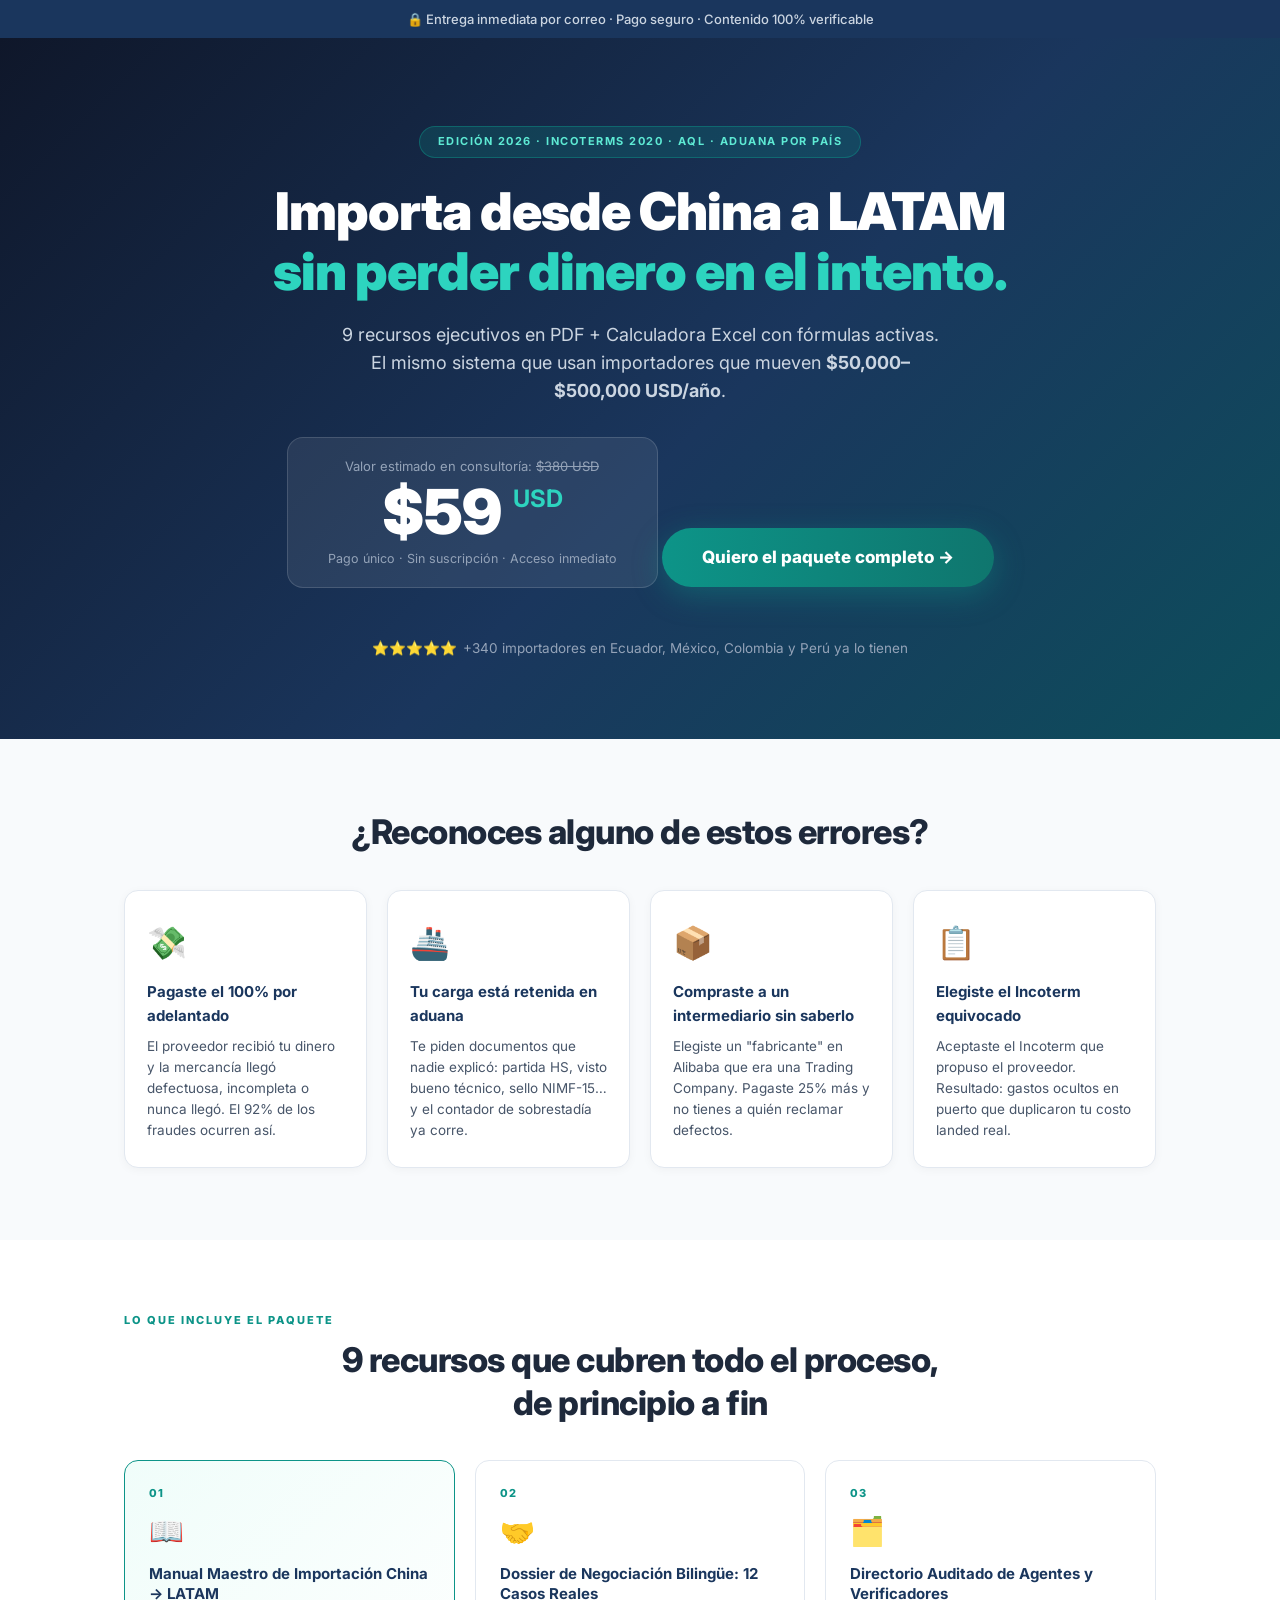
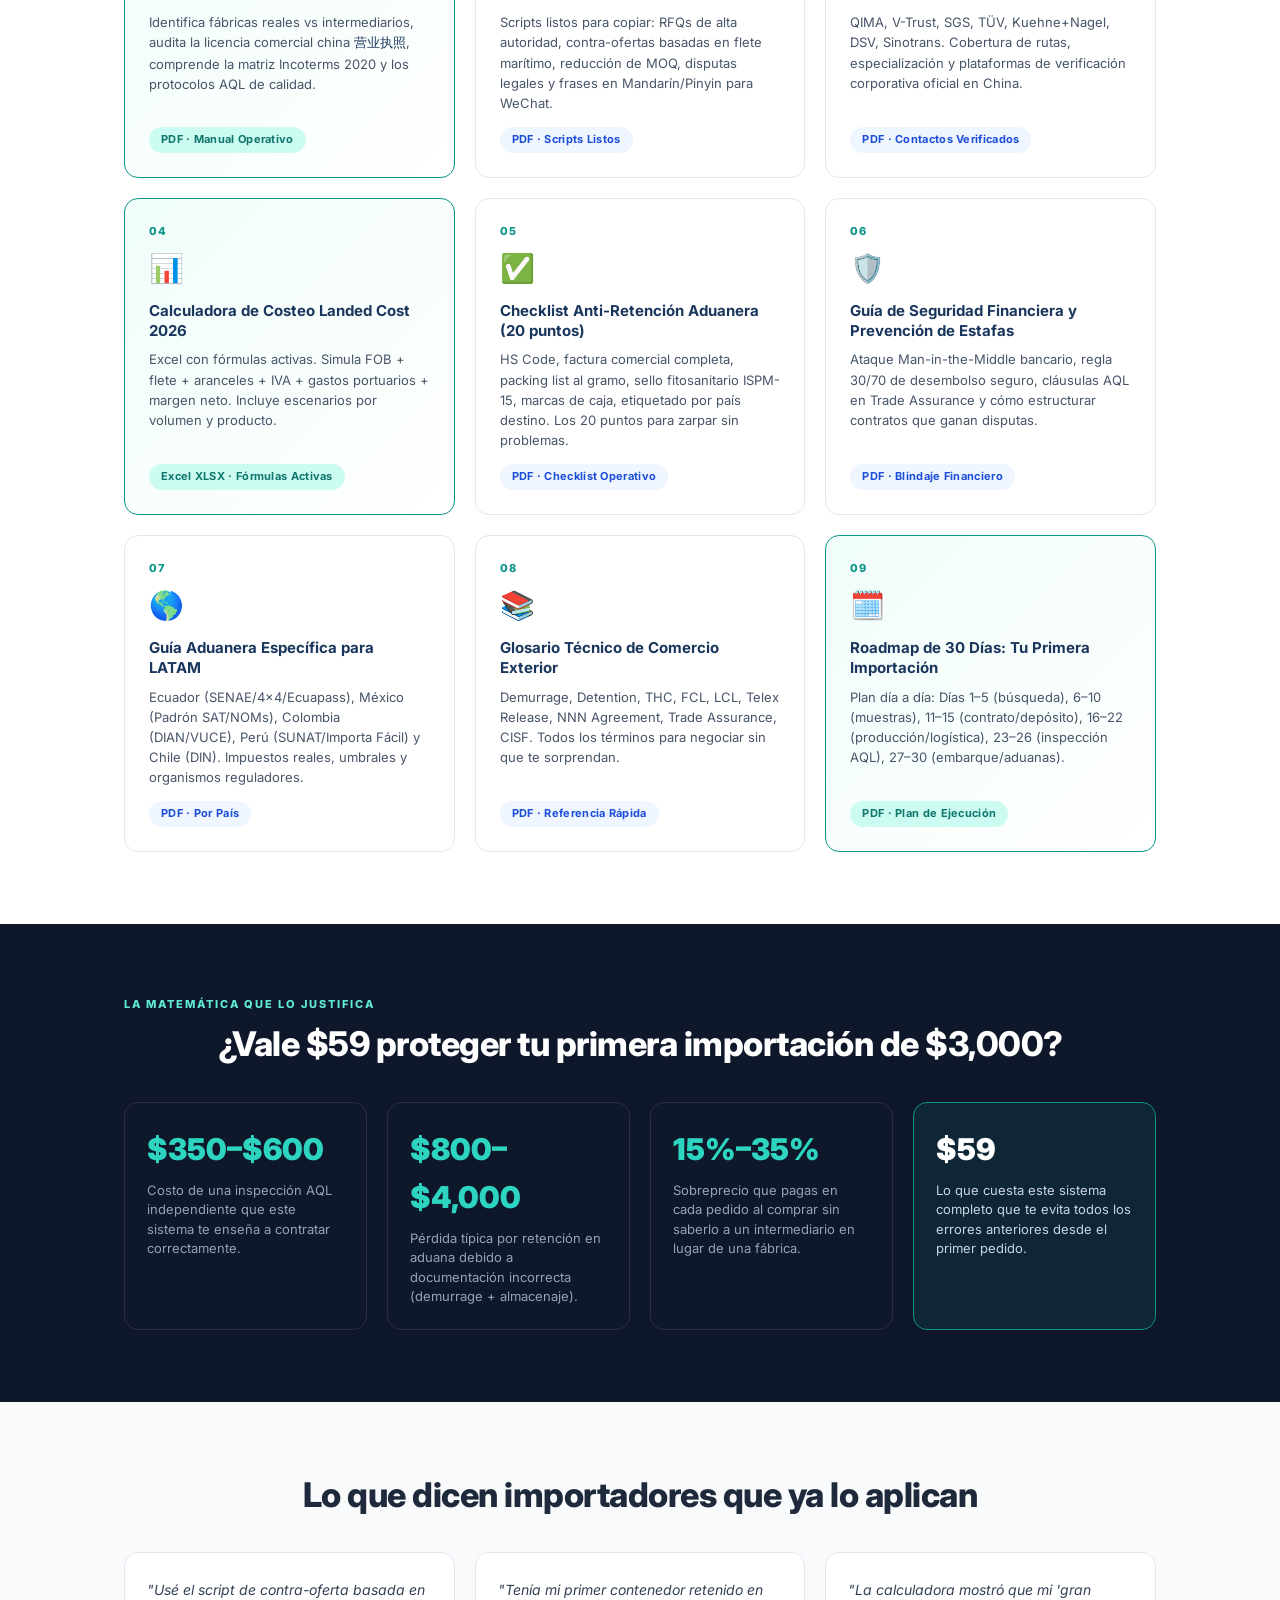
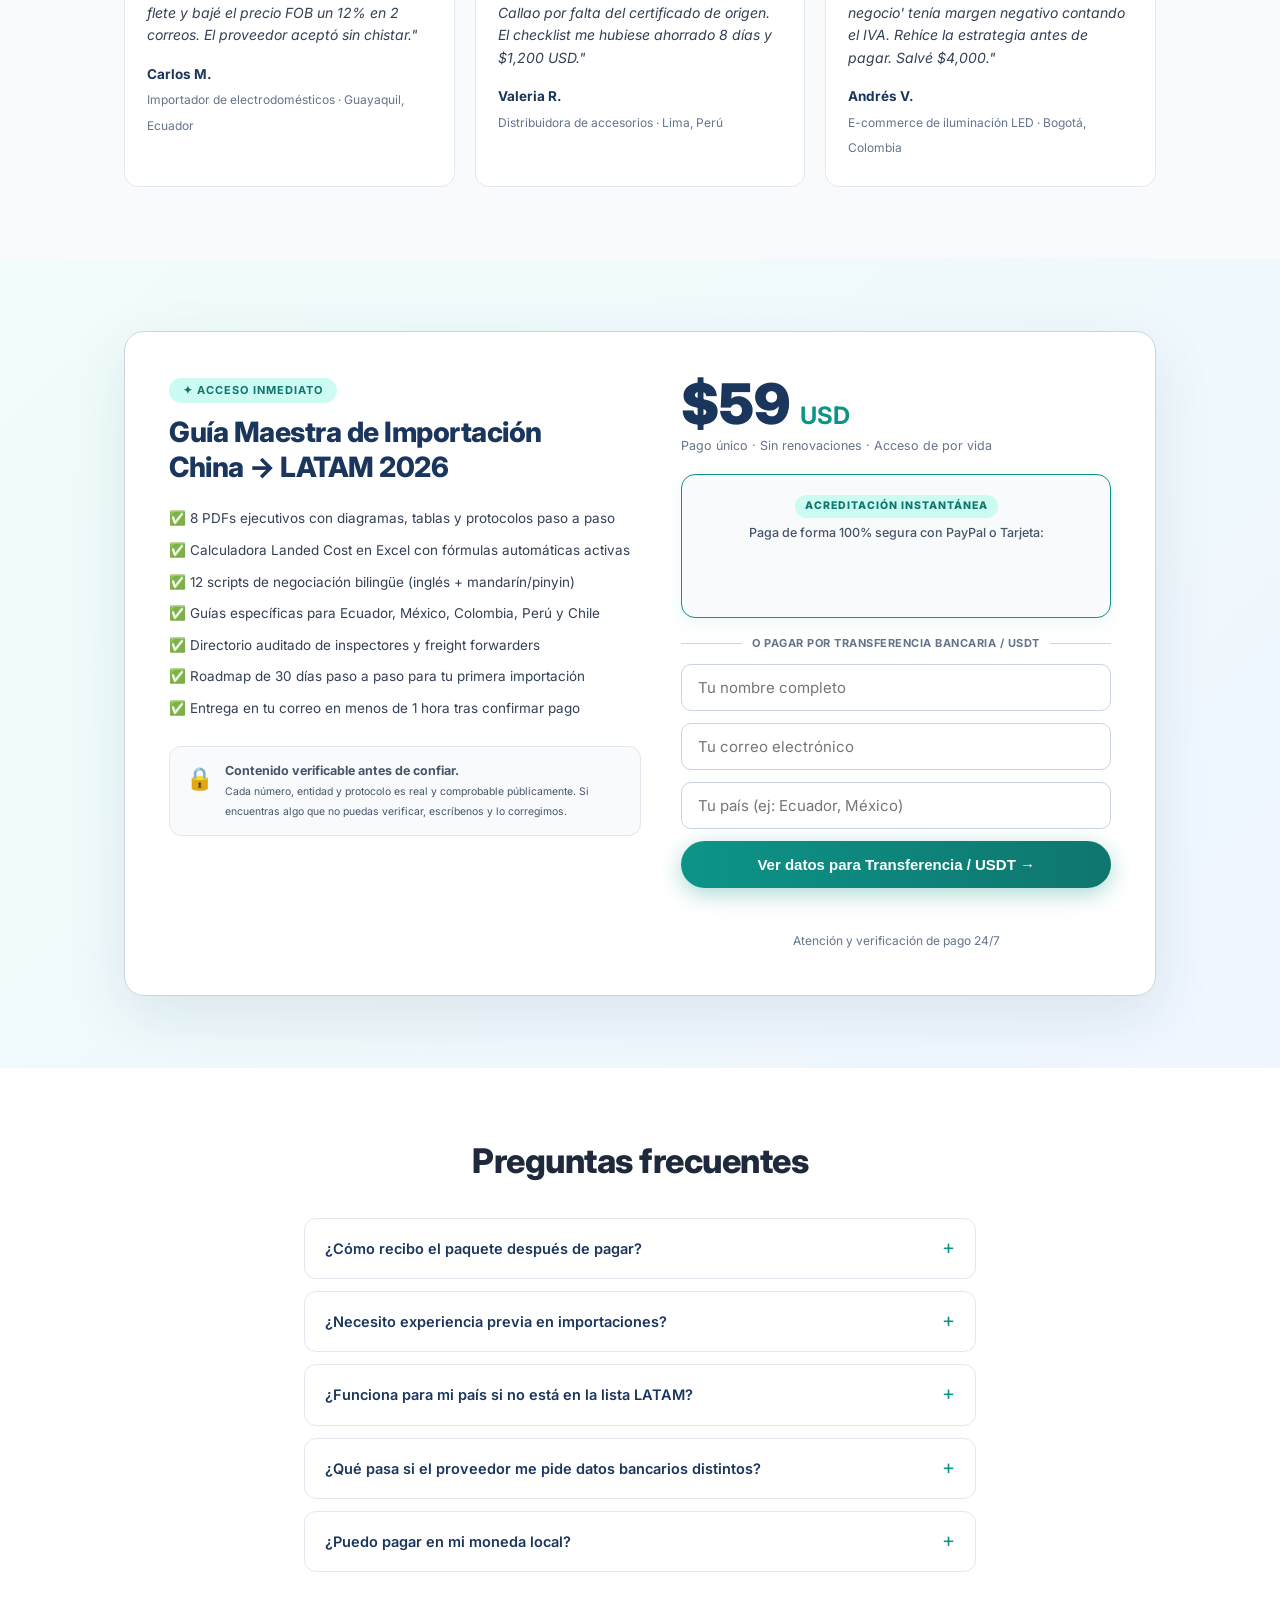
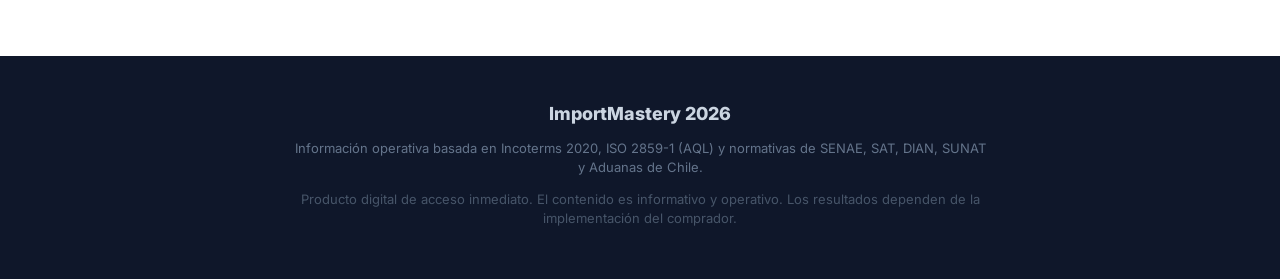
==== guia-importacion.html @ 643caea0 "Add files via upload" ====
<!DOCTYPE html>
<html lang="es">
<head>
  <meta charset="UTF-8" />
  <meta name="viewport" content="width=device-width, initial-scale=1.0" />
  <title>Guía Maestra de Importación China → LATAM 2026 | $59 USD</title>
  <meta name="description" content="9 recursos ejecutivos en PDF + Calculadora Excel. El sistema completo para importar desde China a LATAM sin fraudes, retenciones aduaneras ni sobrecostos." />
  <meta property="og:title" content="Guía Maestra Importación China LATAM 2026" />
  <meta property="og:description" content="9 PDFs ejecutivos + Calculadora Excel. El sistema que usan importadores que mueven $50K–$500K USD/año. Solo $59 USD." />
  <meta property="og:type" content="website" />
  <link rel="preconnect" href="https://fonts.googleapis.com" />
  <link href="https://fonts.googleapis.com/css2?family=Inter:wght@400;500;600;700;800;900&display=swap" rel="stylesheet" />
  <link rel="stylesheet" href="landing.css" />
  <script 
    src="https://www.paypal.com/sdk/js?client-id=BAA3Asf1q9B3mc2HnitIeT63QBcV77eWSIxCvGmIQgyCe_YmWdHPvKnNJQ7fW_U_8frEwV-qoAdALuDG14&components=hosted-buttons&disable-funding=venmo&currency=USD">
  </script>
</head>
<body>

<!-- TOPBAR -->
<div class="topbar">
  <span>🔒 Entrega inmediata por correo · Pago seguro · Contenido 100% verificable</span>
</div>

<!-- HERO -->
<section class="hero">
  <div class="hero-badge">Edición 2026 · Incoterms 2020 · AQL · Aduana por País</div>
  <h1>Importa desde China a LATAM<br/><span class="accent">sin perder dinero en el intento.</span></h1>
  <p class="hero-sub">
    9 recursos ejecutivos en PDF + Calculadora Excel con fórmulas activas.<br/>
    El mismo sistema que usan importadores que mueven <strong>$50,000–$500,000 USD/año</strong>.
  </p>
  <div class="price-hero">
    <div class="price-tachado">Valor estimado en consultoría: <s>$380 USD</s></div>
    <div class="price-num">$59 <span>USD</span></div>
    <div class="price-sub">Pago único · Sin suscripción · Acceso inmediato</div>
  </div>
  <a href="#comprar" class="btn-cta">Quiero el paquete completo →</a>
  <div class="social-proof">
    <span>⭐⭐⭐⭐⭐</span>
    <span>+340 importadores en Ecuador, México, Colombia y Perú ya lo tienen</span>
  </div>
</section>

<!-- PROBLEMAS -->
<section class="pain">
  <div class="wrap">
    <h2>¿Reconoces alguno de estos errores?</h2>
    <div class="grid-4">
      <div class="card-pain">
        <div class="icon">💸</div>
        <h3>Pagaste el 100% por adelantado</h3>
        <p>El proveedor recibió tu dinero y la mercancía llegó defectuosa, incompleta o nunca llegó. El 92% de los fraudes ocurren así.</p>
      </div>
      <div class="card-pain">
        <div class="icon">🚢</div>
        <h3>Tu carga está retenida en aduana</h3>
        <p>Te piden documentos que nadie explicó: partida HS, visto bueno técnico, sello NIMF-15… y el contador de sobrestadía ya corre.</p>
      </div>
      <div class="card-pain">
        <div class="icon">📦</div>
        <h3>Compraste a un intermediario sin saberlo</h3>
        <p>Elegiste un "fabricante" en Alibaba que era una Trading Company. Pagaste 25% más y no tienes a quién reclamar defectos.</p>
      </div>
      <div class="card-pain">
        <div class="icon">📋</div>
        <h3>Elegiste el Incoterm equivocado</h3>
        <p>Aceptaste el Incoterm que propuso el proveedor. Resultado: gastos ocultos en puerto que duplicaron tu costo landed real.</p>
      </div>
    </div>
  </div>
</section>

<!-- CONTENIDO DEL PAQUETE -->
<section class="contents">
  <div class="wrap">
    <div class="sec-label">Lo que incluye el paquete</div>
    <h2>9 recursos que cubren todo el proceso,<br/>de principio a fin</h2>
    <div class="grid-3">

      <div class="card-content star">
        <div class="cnum">01</div>
        <div class="cicon">📖</div>
        <h3>Manual Maestro de Importación China → LATAM</h3>
        <p>Identifica fábricas reales vs intermediarios, audita la licencia comercial china <span class="zh">营业执照</span>, comprende la matriz Incoterms 2020 y los protocolos AQL de calidad.</p>
        <div class="ctag">PDF · Manual Operativo</div>
      </div>

      <div class="card-content">
        <div class="cnum">02</div>
        <div class="cicon">🤝</div>
        <h3>Dossier de Negociación Bilingüe: 12 Casos Reales</h3>
        <p>Scripts listos para copiar: RFQs de alta autoridad, contra-ofertas basadas en flete marítimo, reducción de MOQ, disputas legales y frases en Mandarín/Pinyin para WeChat.</p>
        <div class="ctag">PDF · Scripts Listos</div>
      </div>

      <div class="card-content">
        <div class="cnum">03</div>
        <div class="cicon">🗂️</div>
        <h3>Directorio Auditado de Agentes y Verificadores</h3>
        <p>QIMA, V-Trust, SGS, TÜV, Kuehne+Nagel, DSV, Sinotrans. Cobertura de rutas, especialización y plataformas de verificación corporativa oficial en China.</p>
        <div class="ctag">PDF · Contactos Verificados</div>
      </div>

      <div class="card-content star">
        <div class="cnum">04</div>
        <div class="cicon">📊</div>
        <h3>Calculadora de Costeo Landed Cost 2026</h3>
        <p>Excel con fórmulas activas. Simula FOB + flete + aranceles + IVA + gastos portuarios + margen neto. Incluye escenarios por volumen y producto.</p>
        <div class="ctag">Excel XLSX · Fórmulas Activas</div>
      </div>

      <div class="card-content">
        <div class="cnum">05</div>
        <div class="cicon">✅</div>
        <h3>Checklist Anti-Retención Aduanera (20 puntos)</h3>
        <p>HS Code, factura comercial completa, packing list al gramo, sello fitosanitario ISPM-15, marcas de caja, etiquetado por país destino. Los 20 puntos para zarpar sin problemas.</p>
        <div class="ctag">PDF · Checklist Operativo</div>
      </div>

      <div class="card-content">
        <div class="cnum">06</div>
        <div class="cicon">🛡️</div>
        <h3>Guía de Seguridad Financiera y Prevención de Estafas</h3>
        <p>Ataque Man-in-the-Middle bancario, regla 30/70 de desembolso seguro, cláusulas AQL en Trade Assurance y cómo estructurar contratos que ganan disputas.</p>
        <div class="ctag">PDF · Blindaje Financiero</div>
      </div>

      <div class="card-content">
        <div class="cnum">07</div>
        <div class="cicon">🌎</div>
        <h3>Guía Aduanera Específica para LATAM</h3>
        <p>Ecuador (SENAE/4x4/Ecuapass), México (Padrón SAT/NOMs), Colombia (DIAN/VUCE), Perú (SUNAT/Importa Fácil) y Chile (DIN). Impuestos reales, umbrales y organismos reguladores.</p>
        <div class="ctag">PDF · Por País</div>
      </div>

      <div class="card-content">
        <div class="cnum">08</div>
        <div class="cicon">📚</div>
        <h3>Glosario Técnico de Comercio Exterior</h3>
        <p>Demurrage, Detention, THC, FCL, LCL, Telex Release, NNN Agreement, Trade Assurance, CISF. Todos los términos para negociar sin que te sorprendan.</p>
        <div class="ctag">PDF · Referencia Rápida</div>
      </div>

      <div class="card-content star">
        <div class="cnum">09</div>
        <div class="cicon">🗓️</div>
        <h3>Roadmap de 30 Días: Tu Primera Importación</h3>
        <p>Plan día a día: Días 1–5 (búsqueda), 6–10 (muestras), 11–15 (contrato/depósito), 16–22 (producción/logística), 23–26 (inspección AQL), 27–30 (embarque/aduanas).</p>
        <div class="ctag">PDF · Plan de Ejecución</div>
      </div>

    </div>
  </div>
</section>

<!-- ROI -->
<section class="roi">
  <div class="wrap">
    <div class="sec-label light">La matemática que lo justifica</div>
    <h2>¿Vale $59 proteger tu primera importación de $3,000?</h2>
    <div class="grid-4">
      <div class="roi-box">
        <div class="roi-num">$350–$600</div>
        <p>Costo de una inspección AQL independiente que este sistema te enseña a contratar correctamente.</p>
      </div>
      <div class="roi-box">
        <div class="roi-num">$800–$4,000</div>
        <p>Pérdida típica por retención en aduana debido a documentación incorrecta (demurrage + almacenaje).</p>
      </div>
      <div class="roi-box">
        <div class="roi-num">15%–35%</div>
        <p>Sobreprecio que pagas en cada pedido al comprar sin saberlo a un intermediario en lugar de una fábrica.</p>
      </div>
      <div class="roi-box highlight">
        <div class="roi-num">$59</div>
        <p>Lo que cuesta este sistema completo que te evita todos los errores anteriores desde el primer pedido.</p>
      </div>
    </div>
  </div>
</section>

<!-- TESTIMONIOS -->
<section class="testi">
  <div class="wrap">
    <h2>Lo que dicen importadores que ya lo aplican</h2>
    <div class="grid-3">
      <div class="card-testi">
        <p>"Usé el script de contra-oferta basada en flete y bajé el precio FOB un 12% en 2 correos. El proveedor aceptó sin chistar."</p>
        <strong>Carlos M.</strong><br/><span>Importador de electrodomésticos · Guayaquil, Ecuador</span>
      </div>
      <div class="card-testi">
        <p>"Tenía mi primer contenedor retenido en Callao por falta del certificado de origen. El checklist me hubiese ahorrado 8 días y $1,200 USD."</p>
        <strong>Valeria R.</strong><br/><span>Distribuidora de accesorios · Lima, Perú</span>
      </div>
      <div class="card-testi">
        <p>"La calculadora mostró que mi 'gran negocio' tenía margen negativo contando el IVA. Rehíce la estrategia antes de pagar. Salvé $4,000."</p>
        <strong>Andrés V.</strong><br/><span>E-commerce de iluminación LED · Bogotá, Colombia</span>
      </div>
    </div>
  </div>
</section>

<!-- COMPRA -->
<section class="buy" id="comprar">
  <div class="wrap">
    <div class="buy-box">
      <div class="buy-left">
        <div class="buy-badge">✦ Acceso Inmediato</div>
        <h2>Guía Maestra de Importación<br/>China → LATAM 2026</h2>
        <ul class="buy-list">
          <li>✅ 8 PDFs ejecutivos con diagramas, tablas y protocolos paso a paso</li>
          <li>✅ Calculadora Landed Cost en Excel con fórmulas automáticas activas</li>
          <li>✅ 12 scripts de negociación bilingüe (inglés + mandarín/pinyin)</li>
          <li>✅ Guías específicas para Ecuador, México, Colombia, Perú y Chile</li>
          <li>✅ Directorio auditado de inspectores y freight forwarders</li>
          <li>✅ Roadmap de 30 días paso a paso para tu primera importación</li>
          <li>✅ Entrega en tu correo en menos de 1 hora tras confirmar pago</li>
        </ul>
        <div class="garantia">
          <span>🔒</span>
          <div>
            <strong>Contenido verificable antes de confiar.</strong><br/>
            <small>Cada número, entidad y protocolo es real y comprobable públicamente. Si encuentras algo que no puedas verificar, escríbenos y lo corregimos.</small>
          </div>
        </div>
      </div>
      <div class="buy-right">
        <div class="buy-price">$59 <span>USD</span></div>
        <div class="buy-price-note">Pago único · Sin renovaciones · Acceso de por vida</div>

        <!-- BOTÓN OFICIAL PAYPAL HOSTED BUTTONS -->
        <div class="paypal-card">
          <div class="paypal-tag">Acreditación Instantánea</div>
          <div class="paypal-sub">Paga de forma 100% segura con PayPal o Tarjeta:</div>
          <div id="paypal-container-66LBNRKKL8DU2"></div>
          <script>
            (function() {
              var attempts = 0;
              function initPayPalButton() {
                if (window.paypal && paypal.HostedButtons) {
                  paypal.HostedButtons({
                    hostedButtonId: "66LBNRKKL8DU2",
                  }).render("#paypal-container-66LBNRKKL8DU2");
                } else if (attempts < 50) {
                  attempts++;
                  setTimeout(initPayPalButton, 150);
                }
              }
              initPayPalButton();
            })();
          </script>
        </div>

        <div class="divider-pay">
          <span>O pagar por Transferencia Bancaria / USDT</span>
        </div>

        <form id="buyForm">
          <input type="text"  id="fNombre"  placeholder="Tu nombre completo" required />
          <input type="email" id="fEmail"   placeholder="Tu correo electrónico" required />
          <input type="text"  id="fPais"    placeholder="Tu país (ej: Ecuador, México)" required />
          <button type="submit" id="fBtn">Ver datos para Transferencia / USDT →</button>
          <div id="fMsg"></div>
        </form>
        <div class="metodos">Atención y verificación de pago 24/7</div>
      </div>
    </div>
  </div>
</section>

<!-- FAQ -->
<section class="faq">
  <div class="wrap faq-wrap">
    <h2>Preguntas frecuentes</h2>
    <details class="faq-item">
      <summary>¿Cómo recibo el paquete después de pagar?</summary>
      <p>Envías tu comprobante por WhatsApp o correo. Verificamos manualmente (máximo 1 hora hábil) y te mandamos el enlace de descarga seguro directamente a tu correo.</p>
    </details>
    <details class="faq-item">
      <summary>¿Necesito experiencia previa en importaciones?</summary>
      <p>No. El roadmap y el manual están diseñados para alguien que nunca ha importado. Si ya importas, los módulos de negociación y la calculadora te dan ventaja inmediata.</p>
    </details>
    <details class="faq-item">
      <summary>¿Funciona para mi país si no está en la lista LATAM?</summary>
      <p>El manual maestro, la calculadora, los scripts de negociación, la guía financiera, el glosario y el roadmap aplican para cualquier país. Solo la guía aduanera específica cubre Ecuador, México, Colombia, Perú y Chile.</p>
    </details>
    <details class="faq-item">
      <summary>¿Qué pasa si el proveedor me pide datos bancarios distintos?</summary>
      <p>El módulo 06 (Guía de Seguridad Financiera) te da el protocolo exacto para ese escenario. Es el fraude más frecuente en comercio con China y la guía te explica paso a paso cómo verificarlo.</p>
    </details>
    <details class="faq-item">
      <summary>¿Puedo pagar en mi moneda local?</summary>
      <p>El precio es en USD por ser la moneda del comercio internacional. Puedes transferir el equivalente en tu moneda local. Tenemos datos de cuenta bancaria en Ecuador y PayPal para el resto.</p>
    </details>
  </div>
</section>

<!-- FOOTER -->
<footer class="footer">
  <div class="wrap">
    <div class="footer-logo">ImportMastery 2026</div>
    <p>Información operativa basada en Incoterms 2020, ISO 2859-1 (AQL) y normativas de SENAE, SAT, DIAN, SUNAT y Aduanas de Chile.</p>
    <p class="footer-small">Producto digital de acceso inmediato. El contenido es informativo y operativo. Los resultados dependen de la implementación del comprador.</p>
  </div>
</footer>

<!-- MODAL DE PAGO -->
<div id="modal" class="modal-bg">
  <div class="modal-box">
    <button id="modalCerrar" class="modal-x">✕</button>
    <div class="modal-header">
      <div class="modal-badge">Último paso</div>
      <h3>Elige tu método de pago</h3>
      <p>Hola <strong id="mNombre"></strong>, selecciona cómo envías los <strong>$59 USD</strong>. Después nos envías tu comprobante y en menos de 1 hora te mandamos el acceso.</p>
    </div>

    <div class="pay-opts">
      <div class="pay-opt" id="optBanco" data-copy="BANK_PLACEHOLDER">
        <div class="pay-ico">🏦</div>
        <div class="pay-info">
          <strong>Transferencia Bancaria</strong>
          <span id="bancoVal">BANK_PLACEHOLDER</span>
        </div>
        <button class="btn-copy">Copiar</button>
      </div>
      <div class="pay-opt" id="optCrypto" data-copy="CRYPTO_PLACEHOLDER">
        <div class="pay-ico">🔐</div>
        <div class="pay-info">
          <strong>USDT TRC20</strong>
          <span id="cryptoVal">CRYPTO_PLACEHOLDER</span>
        </div>
        <button class="btn-copy">Copiar</button>
      </div>
    </div>

    <div class="comprobante-box">
      <p><strong>Una vez realices el pago, envíanos tu comprobante:</strong></p>
      <div class="contact-btns">
        <a id="btnWhatsapp" href="#" target="_blank" rel="noopener" class="btn-whatsapp">
          📱 Enviar por WhatsApp
        </a>
        <a id="btnEmail" href="#" class="btn-email">
          ✉️ Enviar por correo
        </a>
      </div>
      <p class="or-text">— o pega tu referencia aquí y nosotros hacemos el seguimiento —</p>
      <textarea id="mComprobante" placeholder="Nro. de referencia, captura o confirmación de pago..." rows="3"></textarea>
      <button id="btnEnviar" class="btn-enviar">Ya pagué, quiero mi acceso →</button>
      <div id="mMsg"></div>
    </div>
  </div>
</div>

<script src="landing.js"></script>
</body>
</html>
---- landing.css ----
/* ════════════════════════════════════════════════════════════
   RESET & FUNDAMENTALES
   ════════════════════════════════════════════════════════════ */
*, *::before, *::after {
  box-sizing: border-box;
  margin: 0;
  padding: 0;
}

html {
  scroll-behavior: smooth;
  -webkit-text-size-adjust: 100%;
  overflow-x: hidden;
  width: 100%;
}

body {
  font-family: 'Inter', -apple-system, BlinkMacSystemFont, 'Segoe UI', Roboto, Helvetica, Arial, sans-serif;
  color: #1E293B;
  background: #FFFFFF;
  line-height: 1.6;
  overflow-x: hidden;
  width: 100%;
  -webkit-font-smoothing: antialiased;
  -moz-osx-font-smoothing: grayscale;
}

img, iframe, svg, canvas {
  max-width: 100%;
  height: auto;
}

/* ════════════════════════════════════════════════════════════
   CONTENEDOR Y UTILIDADES
   ════════════════════════════════════════════════════════════ */
.wrap {
  max-width: 1080px;
  width: 100%;
  margin: 0 auto;
  padding: 0 24px;
}

section {
  padding: 72px 0;
  width: 100%;
}

h2 {
  font-size: clamp(22px, 3.2vw, 34px);
  font-weight: 800;
  line-height: 1.25;
  margin-bottom: 36px;
  letter-spacing: -0.5px;
}

.sec-label {
  font-size: 11px;
  font-weight: 800;
  letter-spacing: 2px;
  text-transform: uppercase;
  color: #0D9488;
  margin-bottom: 10px;
}

.sec-label.light {
  color: #5EEAD4;
}

/* ════════════════════════════════════════════════════════════
   GRIDS FLEXIBLES Y RESPONSIVOS
   ════════════════════════════════════════════════════════════ */
.grid-4 {
  display: grid;
  grid-template-columns: repeat(auto-fit, minmax(min(100%, 230px), 1fr));
  gap: 20px;
  width: 100%;
}

.grid-3 {
  display: grid;
  grid-template-columns: repeat(auto-fill, minmax(min(100%, 290px), 1fr));
  gap: 20px;
  width: 100%;
}

/* ════════════════════════════════════════════════════════════
   TOPBAR
   ════════════════════════════════════════════════════════════ */
.topbar {
  background: #1A365D;
  color: #CBD5E1;
  text-align: center;
  padding: 10px 16px;
  font-size: 13px;
  font-weight: 500;
  line-height: 1.4;
  width: 100%;
}

/* ════════════════════════════════════════════════════════════
   HERO
   ════════════════════════════════════════════════════════════ */
.hero {
  background: linear-gradient(135deg, #0F172A 0%, #1A365D 55%, #0D4E5C 100%);
  color: #FFFFFF;
  text-align: center;
  padding: 88px 20px 80px;
  width: 100%;
}

.hero-badge {
  display: inline-block;
  background: rgba(13, 148, 136, 0.22);
  color: #5EEAD4;
  border: 1px solid rgba(13, 148, 136, 0.45);
  border-radius: 100px;
  font-size: 11px;
  font-weight: 700;
  letter-spacing: 1.5px;
  text-transform: uppercase;
  padding: 6px 18px;
  margin-bottom: 24px;
  max-width: 95%;
  word-break: break-word;
}

.hero h1 {
  font-size: clamp(26px, 4.8vw, 52px);
  font-weight: 900;
  line-height: 1.15;
  margin-bottom: 20px;
  max-width: 820px;
  margin-left: auto;
  margin-right: auto;
  letter-spacing: -1px;
}

.accent {
  color: #2DD4BF;
}

.hero-sub {
  font-size: clamp(15px, 2vw, 18px);
  color: #CBD5E1;
  max-width: 620px;
  margin: 0 auto 32px;
  line-height: 1.55;
}

.price-hero {
  display: inline-block;
  background: rgba(255, 255, 255, 0.08);
  border: 1px solid rgba(255, 255, 255, 0.14);
  border-radius: 16px;
  padding: 18px clamp(20px, 4vw, 40px);
  margin-bottom: 28px;
  max-width: 100%;
}

.price-tachado {
  font-size: 13px;
  color: #94A3B8;
  margin-bottom: 4px;
}

.price-num {
  font-size: clamp(38px, 6vw, 62px);
  font-weight: 900;
  color: #FFFFFF;
  line-height: 1;
}

.price-num span {
  font-size: clamp(18px, 3vw, 24px);
  font-weight: 700;
  color: #2DD4BF;
  vertical-align: top;
  margin-top: 6px;
  display: inline-block;
}

.price-sub {
  font-size: 12.5px;
  color: #94A3B8;
  margin-top: 6px;
}

.btn-cta {
  display: inline-flex;
  align-items: center;
  justify-content: center;
  background: linear-gradient(90deg, #0D9488, #0F766E);
  color: #FFFFFF;
  font-size: clamp(15px, 2vw, 17px);
  font-weight: 800;
  padding: 16px clamp(24px, 4vw, 40px);
  border-radius: 50px;
  text-decoration: none;
  box-shadow: 0 8px 30px rgba(13, 148, 136, 0.4);
  transition: transform 0.15s, box-shadow 0.15s;
  max-width: 100%;
  text-align: center;
}

.btn-cta:hover {
  transform: translateY(-2px);
  box-shadow: 0 12px 40px rgba(13, 148, 136, 0.55);
}

.social-proof {
  margin-top: 22px;
  color: #94A3B8;
  font-size: 13.5px;
  display: flex;
  align-items: center;
  justify-content: center;
  flex-wrap: wrap;
  gap: 6px;
}

/* ════════════════════════════════════════════════════════════
   SECCIÓN PROBLEMAS
   ════════════════════════════════════════════════════════════ */
.pain {
  background: #F8FAFC;
}

.pain h2 {
  text-align: center;
}

.card-pain {
  background: #FFFFFF;
  border: 1px solid #E2E8F0;
  border-radius: 14px;
  padding: 26px 22px;
  box-shadow: 0 2px 10px rgba(0, 0, 0, 0.04);
  display: flex;
  flex-direction: column;
}

.icon {
  font-size: 32px;
  margin-bottom: 12px;
}

.card-pain h3 {
  font-size: 15px;
  font-weight: 700;
  color: #1A365D;
  margin-bottom: 8px;
}

.card-pain p {
  font-size: 13.5px;
  color: #475569;
  line-height: 1.55;
}

/* ════════════════════════════════════════════════════════════
   SECCIÓN CONTENIDOS (LOS 9 RECURSOS)
   ════════════════════════════════════════════════════════════ */
.contents {
  background: #FFFFFF;
}

.contents .wrap > h2 {
  text-align: center;
}

.card-content {
  border: 1px solid #E2E8F0;
  border-radius: 14px;
  padding: 24px;
  background: #FFFFFF;
  transition: box-shadow 0.15s, transform 0.15s;
  display: flex;
  flex-direction: column;
}

.card-content:hover {
  box-shadow: 0 8px 26px rgba(26, 54, 93, 0.09);
  transform: translateY(-3px);
}

.card-content.star {
  border-color: #0D9488;
  background: linear-gradient(135deg, #F0FDFA 0%, #FFFFFF 100%);
}

.cnum {
  font-size: 11px;
  font-weight: 800;
  color: #0D9488;
  letter-spacing: 1px;
  margin-bottom: 6px;
}

.cicon {
  font-size: 28px;
  margin-bottom: 10px;
}

.card-content h3 {
  font-size: 15px;
  font-weight: 700;
  color: #1A365D;
  margin-bottom: 8px;
  line-height: 1.35;
}

.card-content p {
  font-size: 13px;
  color: #475569;
  margin-bottom: 14px;
  flex-grow: 1;
  line-height: 1.55;
}

.ctag {
  display: inline-block;
  align-self: flex-start;
  background: #EFF6FF;
  color: #1D4ED8;
  border-radius: 100px;
  font-size: 11px;
  font-weight: 700;
  padding: 4px 12px;
  letter-spacing: 0.3px;
}

.card-content.star .ctag {
  background: #CCFBF1;
  color: #0F766E;
}

.zh {
  font-family: serif;
  color: #1A365D;
}

/* ════════════════════════════════════════════════════════════
   SECCIÓN ROI / MATEMÁTICA
   ════════════════════════════════════════════════════════════ */
.roi {
  background: #0F172A;
  color: #E2E8F0;
}

.roi h2 {
  text-align: center;
  color: #FFFFFF;
}

.roi-box {
  border: 1px solid rgba(255, 255, 255, 0.1);
  border-radius: 14px;
  padding: 22px;
}

.roi-box.highlight {
  border-color: #0D9488;
  background: rgba(13, 148, 136, 0.12);
}

.roi-num {
  font-size: clamp(24px, 3.5vw, 30px);
  font-weight: 900;
  color: #2DD4BF;
  margin-bottom: 8px;
}

.roi-box p {
  font-size: 13px;
  color: #94A3B8;
  line-height: 1.5;
}

.roi-box.highlight .roi-num {
  color: #FFFFFF;
}

.roi-box.highlight p {
  color: #CBD5E1;
}

/* ════════════════════════════════════════════════════════════
   SECCIÓN TESTIMONIOS
   ════════════════════════════════════════════════════════════ */
.testi {
  background: #F8FAFC;
}

.testi h2 {
  text-align: center;
}

.card-testi {
  background: #FFFFFF;
  border: 1px solid #E2E8F0;
  border-radius: 14px;
  padding: 26px 22px;
}

.card-testi p {
  font-size: 14px;
  color: #334155;
  font-style: italic;
  margin-bottom: 14px;
  line-height: 1.6;
}

.card-testi strong {
  font-size: 13.5px;
  color: #1A365D;
}

.card-testi span {
  font-size: 12px;
  color: #64748B;
}

/* ════════════════════════════════════════════════════════════
   SECCIÓN COMPRA / CHECKOUT
   ════════════════════════════════════════════════════════════ */
.buy {
  background: linear-gradient(135deg, #F0FDFA 0%, #EFF6FF 100%);
}

.buy-box {
  display: grid;
  grid-template-columns: 1.1fr 1fr;
  gap: 40px;
  align-items: start;
  background: #FFFFFF;
  border: 1px solid #CBD5E1;
  border-radius: 20px;
  padding: clamp(24px, 4vw, 44px);
  box-shadow: 0 20px 60px rgba(26, 54, 93, 0.1);
  width: 100%;
}

.buy-badge {
  display: inline-block;
  background: #CCFBF1;
  color: #0F766E;
  border-radius: 100px;
  font-size: 11px;
  font-weight: 700;
  padding: 4px 14px;
  letter-spacing: 1px;
  text-transform: uppercase;
  margin-bottom: 12px;
}

.buy-left h2 {
  font-size: clamp(20px, 2.5vw, 28px);
  margin-bottom: 18px;
  color: #1A365D;
  line-height: 1.25;
}

.buy-list {
  list-style: none;
  margin-bottom: 22px;
}

.buy-list li {
  font-size: 13.5px;
  color: #334155;
  padding: 6px 0;
  line-height: 1.45;
}

.garantia {
  display: flex;
  gap: 12px;
  align-items: flex-start;
  background: #F8FAFC;
  border: 1px solid #E2E8F0;
  border-radius: 12px;
  padding: 14px 16px;
  font-size: 12.5px;
  color: #475569;
}

.garantia span {
  font-size: 22px;
  flex-shrink: 0;
}

.buy-right {
  width: 100%;
}

.buy-price {
  font-size: clamp(42px, 5vw, 56px);
  font-weight: 900;
  color: #1A365D;
  line-height: 1;
  margin-bottom: 4px;
}

.buy-price span {
  font-size: clamp(18px, 2.5vw, 24px);
  font-weight: 700;
  color: #0D9488;
}

.buy-price-note {
  font-size: 12.5px;
  color: #64748B;
  margin-bottom: 18px;
}

/* ── BOTÓN PAYPAL HOSTED BUTTONS ── */
.paypal-card {
  background: #F8FAFC;
  border: 1.5px solid #0D9488;
  border-radius: 14px;
  padding: 16px;
  margin-bottom: 16px;
  text-align: center;
  box-shadow: 0 4px 18px rgba(13, 148, 136, 0.08);
  width: 100%;
}

.paypal-tag {
  display: inline-block;
  background: #CCFBF1;
  color: #0F766E;
  font-size: 10.5px;
  font-weight: 800;
  text-transform: uppercase;
  letter-spacing: 1px;
  padding: 3px 10px;
  border-radius: 100px;
  margin-bottom: 6px;
}

.paypal-sub {
  font-size: 12.5px;
  color: #475569;
  font-weight: 500;
  margin-bottom: 12px;
  line-height: 1.4;
}

#paypal-container-66LBNRKKL8DU2 {
  min-height: 48px;
  display: flex;
  justify-content: center;
  align-items: center;
  width: 100%;
  max-width: 100%;
  overflow: hidden;
}

.divider-pay {
  display: flex;
  align-items: center;
  text-align: center;
  margin: 18px 0 14px;
  width: 100%;
}

.divider-pay::before,
.divider-pay::after {
  content: '';
  flex: 1;
  border-bottom: 1px solid #CBD5E1;
}

.divider-pay span {
  padding: 0 10px;
  font-size: 11px;
  font-weight: 700;
  color: #64748B;
  text-transform: uppercase;
  letter-spacing: 0.5px;
  line-height: 1.3;
}

#buyForm {
  display: flex;
  flex-direction: column;
  gap: 12px;
  width: 100%;
}

#buyForm input {
  width: 100%;
  border: 1.5px solid #CBD5E1;
  border-radius: 10px;
  padding: 13px 16px;
  font-size: 15px;
  font-family: inherit;
  color: #1E293B;
  outline: none;
  transition: border-color 0.15s;
  background: #FFFFFF;
}

#buyForm input:focus {
  border-color: #0D9488;
}

#buyForm button {
  width: 100%;
  background: linear-gradient(90deg, #0D9488, #0F766E);
  color: #FFFFFF;
  border: none;
  border-radius: 50px;
  padding: 15px 20px;
  font-size: 15px;
  font-weight: 800;
  cursor: pointer;
  box-shadow: 0 6px 22px rgba(13, 148, 136, 0.35);
  transition: transform 0.15s, opacity 0.15s;
  text-align: center;
}

#buyForm button:hover {
  transform: translateY(-2px);
}

#buyForm button:disabled {
  opacity: 0.6;
  cursor: not-allowed;
  transform: none;
}

#fMsg {
  font-size: 13px;
  color: #DC2626;
  min-height: 18px;
  text-align: center;
}

.metodos {
  margin-top: 13px;
  font-size: 12px;
  color: #64748B;
  text-align: center;
}

/* ════════════════════════════════════════════════════════════
   SECCIÓN FAQ
   ════════════════════════════════════════════════════════════ */
.faq {
  background: #FFFFFF;
}

.faq h2 {
  text-align: center;
}

.faq-wrap {
  max-width: 720px;
  margin: 0 auto;
}

.faq-item {
  border: 1px solid #E2E8F0;
  border-radius: 12px;
  margin-bottom: 12px;
  overflow: hidden;
  background: #FFFFFF;
}

.faq-item summary {
  padding: 18px 20px;
  font-size: 14.5px;
  font-weight: 600;
  cursor: pointer;
  color: #1A365D;
  list-style: none;
  position: relative;
  user-select: none;
}

.faq-item summary::-webkit-details-marker {
  display: none;
}

.faq-item summary::after {
  content: '+';
  float: right;
  font-size: 20px;
  color: #0D9488;
  font-weight: 400;
  line-height: 1;
}

.faq-item[open] summary::after {
  content: '−';
}

.faq-item p {
  padding: 0 20px 18px;
  font-size: 13.5px;
  color: #475569;
  line-height: 1.65;
}

/* ════════════════════════════════════════════════════════════
   FOOTER
   ════════════════════════════════════════════════════════════ */
.footer {
  background: #0F172A;
  color: #64748B;
  text-align: center;
  padding: 44px 20px;
  width: 100%;
}

.footer-logo {
  font-size: 18px;
  font-weight: 800;
  color: #CBD5E1;
  margin-bottom: 10px;
}

.footer p {
  font-size: 13px;
  margin-bottom: 6px;
  max-width: 700px;
  margin-left: auto;
  margin-right: auto;
  line-height: 1.5;
}

.footer-small {
  font-size: 11px;
  color: #475569;
  margin-top: 12px;
}

/* ════════════════════════════════════════════════════════════
   MODAL DE PAGO
   ════════════════════════════════════════════════════════════ */
.modal-bg {
  display: none;
  position: fixed;
  inset: 0;
  background: rgba(15, 23, 42, 0.78);
  backdrop-filter: blur(5px);
  -webkit-backdrop-filter: blur(5px);
  z-index: 200;
  align-items: center;
  justify-content: center;
  padding: 16px;
}

.modal-bg.open {
  display: flex;
}

.modal-box {
  background: #FFFFFF;
  border-radius: 20px;
  padding: clamp(20px, 4vw, 36px);
  max-width: 560px;
  width: 100%;
  position: relative;
  max-height: 90vh;
  overflow-y: auto;
  -webkit-overflow-scrolling: touch;
  box-shadow: 0 24px 80px rgba(0, 0, 0, 0.28);
}

.modal-x {
  position: absolute;
  top: 14px;
  right: 14px;
  background: #F1F5F9;
  border: none;
  border-radius: 8px;
  width: 36px;
  height: 36px;
  font-size: 18px;
  cursor: pointer;
  color: #64748B;
  display: flex;
  align-items: center;
  justify-content: center;
  transition: background 0.12s;
}

.modal-x:hover {
  background: #E2E8F0;
}

.modal-badge {
  display: inline-block;
  background: #CCFBF1;
  color: #0F766E;
  border-radius: 100px;
  font-size: 10px;
  font-weight: 800;
  padding: 3px 10px;
  letter-spacing: 1.5px;
  text-transform: uppercase;
  margin-bottom: 8px;
}

.modal-header h3 {
  font-size: clamp(18px, 3vw, 22px);
  font-weight: 800;
  color: #1A365D;
  margin-bottom: 8px;
}

.modal-header p {
  font-size: 13.5px;
  color: #475569;
  margin-bottom: 22px;
  line-height: 1.55;
}

/* Opciones de pago */
.pay-opts {
  display: flex;
  flex-direction: column;
  gap: 12px;
  margin-bottom: 24px;
  width: 100%;
}

.pay-opt {
  display: flex;
  align-items: center;
  gap: 12px;
  border: 1.5px solid #E2E8F0;
  border-radius: 12px;
  padding: 13px 15px;
  background: #FFFFFF;
}

.pay-ico {
  font-size: 24px;
  flex-shrink: 0;
}

.pay-info {
  flex: 1;
  min-width: 0;
}

.pay-info strong {
  display: block;
  font-size: 13px;
  color: #1A365D;
  margin-bottom: 2px;
}

.pay-info span {
  font-size: 12px;
  color: #64748B;
  word-break: break-all;
  display: block;
}

.btn-copy {
  background: #F1F5F9;
  border: 1px solid #CBD5E1;
  border-radius: 8px;
  padding: 8px 14px;
  font-size: 12px;
  font-weight: 600;
  color: #475569;
  cursor: pointer;
  flex-shrink: 0;
  transition: background 0.12s, color 0.12s;
  min-height: 36px;
}

.btn-copy:hover {
  background: #E2E8F0;
}

.btn-copy.copied {
  background: #CCFBF1;
  color: #0F766E;
  border-color: #0D9488;
}

/* Caja de Comprobante */
.comprobante-box {
  border-top: 1px solid #E2E8F0;
  padding-top: 20px;
  width: 100%;
}

.comprobante-box > p {
  font-size: 13.5px;
  color: #1A365D;
  font-weight: 600;
  margin-bottom: 12px;
}

.contact-btns {
  display: flex;
  gap: 10px;
  margin-bottom: 14px;
  width: 100%;
}

.btn-whatsapp {
  display: inline-flex;
  align-items: center;
  justify-content: center;
  gap: 8px;
  background: #22C55E;
  color: #FFFFFF;
  font-size: 13.5px;
  font-weight: 700;
  padding: 12px 18px;
  border-radius: 50px;
  text-decoration: none;
  flex: 1;
  min-height: 44px;
  transition: opacity 0.12s;
  text-align: center;
}

.btn-whatsapp:hover {
  opacity: 0.88;
}

.btn-email {
  display: inline-flex;
  align-items: center;
  justify-content: center;
  gap: 8px;
  background: #3B82F6;
  color: #FFFFFF;
  font-size: 13.5px;
  font-weight: 700;
  padding: 12px 18px;
  border-radius: 50px;
  text-decoration: none;
  flex: 1;
  min-height: 44px;
  transition: opacity 0.12s;
  text-align: center;
}

.btn-email:hover {
  opacity: 0.88;
}

.or-text {
  font-size: 12px;
  color: #94A3B8;
  text-align: center;
  margin: 14px 0 10px;
}

#mComprobante {
  width: 100%;
  border: 1.5px solid #CBD5E1;
  border-radius: 10px;
  padding: 12px 14px;
  font-family: inherit;
  font-size: 13.5px;
  color: #334155;
  resize: vertical;
  outline: none;
  margin-bottom: 12px;
  background: #FFFFFF;
}

#mComprobante:focus {
  border-color: #0D9488;
}

.btn-enviar {
  width: 100%;
  background: linear-gradient(90deg, #0D9488, #0F766E);
  color: #FFFFFF;
  border: none;
  border-radius: 50px;
  padding: 15px;
  font-size: 15px;
  font-weight: 800;
  cursor: pointer;
  transition: opacity 0.12s;
  min-height: 48px;
}

.btn-enviar:hover {
  opacity: 0.9;
}

.btn-enviar:disabled {
  opacity: 0.55;
  cursor: not-allowed;
}

#mMsg {
  font-size: 13px;
  text-align: center;
  margin-top: 10px;
  min-height: 18px;
  color: #0D9488;
  line-height: 1.4;
}

#mMsg.err {
  color: #DC2626;
}

/* ════════════════════════════════════════════════════════════
   MEDIA QUERIES (TABLETS, MÓVILES Y PANTALLAS PEQUEÑAS)
   ════════════════════════════════════════════════════════════ */

/* Tablets intermedias (<= 920px) */
@media (max-width: 920px) {
  .buy-box {
    grid-template-columns: 1fr;
    gap: 32px;
  }
  
  .hero h1 {
    font-size: 38px;
  }
}

/* Tablets pequeñas y móviles horizontales (<= 768px) */
@media (max-width: 768px) {
  section {
    padding: 56px 0;
  }

  .wrap {
    padding: 0 18px;
  }

  .hero {
    padding: 68px 18px 60px;
  }

  .hero h1 {
    font-size: 32px;
  }

  .hero-sub {
    font-size: 15.5px;
  }

  .btn-cta {
    width: 100%;
    max-width: 380px;
  }

  .buy-box {
    padding: 28px 20px;
  }
}

/* Teléfonos estándar (<= 540px) */
@media (max-width: 540px) {
  .topbar {
    font-size: 11.5px;
    padding: 8px 12px;
  }

  section {
    padding: 44px 0;
  }

  .wrap {
    padding: 0 16px;
  }

  .hero {
    padding: 50px 14px 48px;
  }

  .hero-badge {
    font-size: 10px;
    letter-spacing: 1px;
    padding: 5px 12px;
    margin-bottom: 18px;
  }

  .hero h1 {
    font-size: 26px;
    line-height: 1.2;
    margin-bottom: 16px;
  }

  .price-hero {
    width: 100%;
    padding: 14px 16px;
  }

  .price-num {
    font-size: 36px;
  }

  .social-proof {
    flex-direction: column;
    font-size: 12.5px;
    gap: 4px;
  }

  .contact-btns {
    flex-direction: column;
    gap: 8px;
  }

  .btn-whatsapp,
  .btn-email {
    width: 100%;
    min-height: 44px;
  }

  .pay-opt {
    flex-wrap: wrap;
    padding: 12px;
  }

  .pay-info {
    width: 100%;
    margin-bottom: 4px;
  }

  .btn-copy {
    width: 100%;
    text-align: center;
  }

  .modal-box {
    padding: 22px 16px;
    border-radius: 16px;
  }

  .buy-left h2 {
    font-size: 20px;
  }

  .buy-price {
    font-size: 40px;
  }

  .card-pain,
  .card-content,
  .card-testi,
  .roi-box {
    padding: 18px 16px;
  }
}

/* Teléfonos ultra compactos (<= 360px - iPhone SE, Galaxy Fold cerrado) */
@media (max-width: 360px) {
  .hero h1 {
    font-size: 23px;
  }

  .price-num {
    font-size: 32px;
  }

  .buy-box {
    padding: 20px 14px;
  }

  .buy-price {
    font-size: 34px;
  }

  #buyForm button,
  .btn-cta,
  .btn-enviar {
    font-size: 13.5px;
    padding: 13px 14px;
  }
}
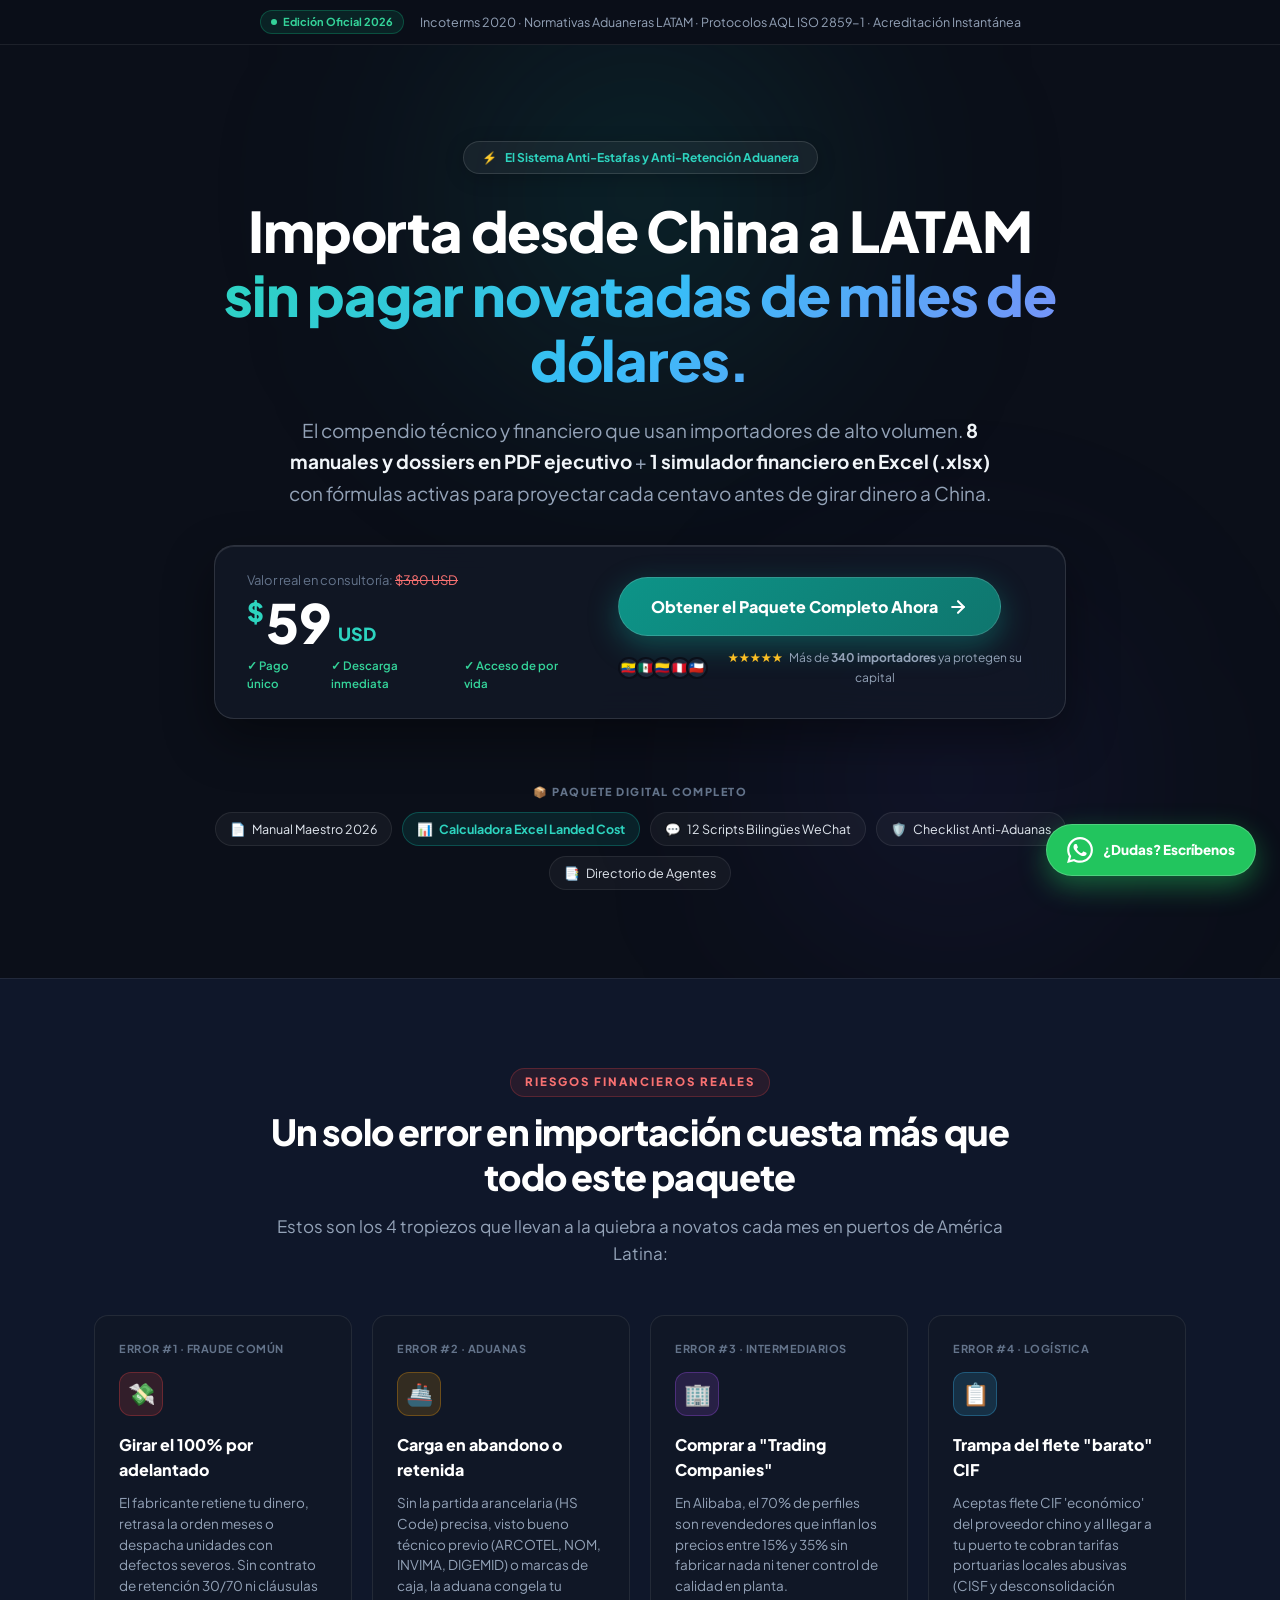
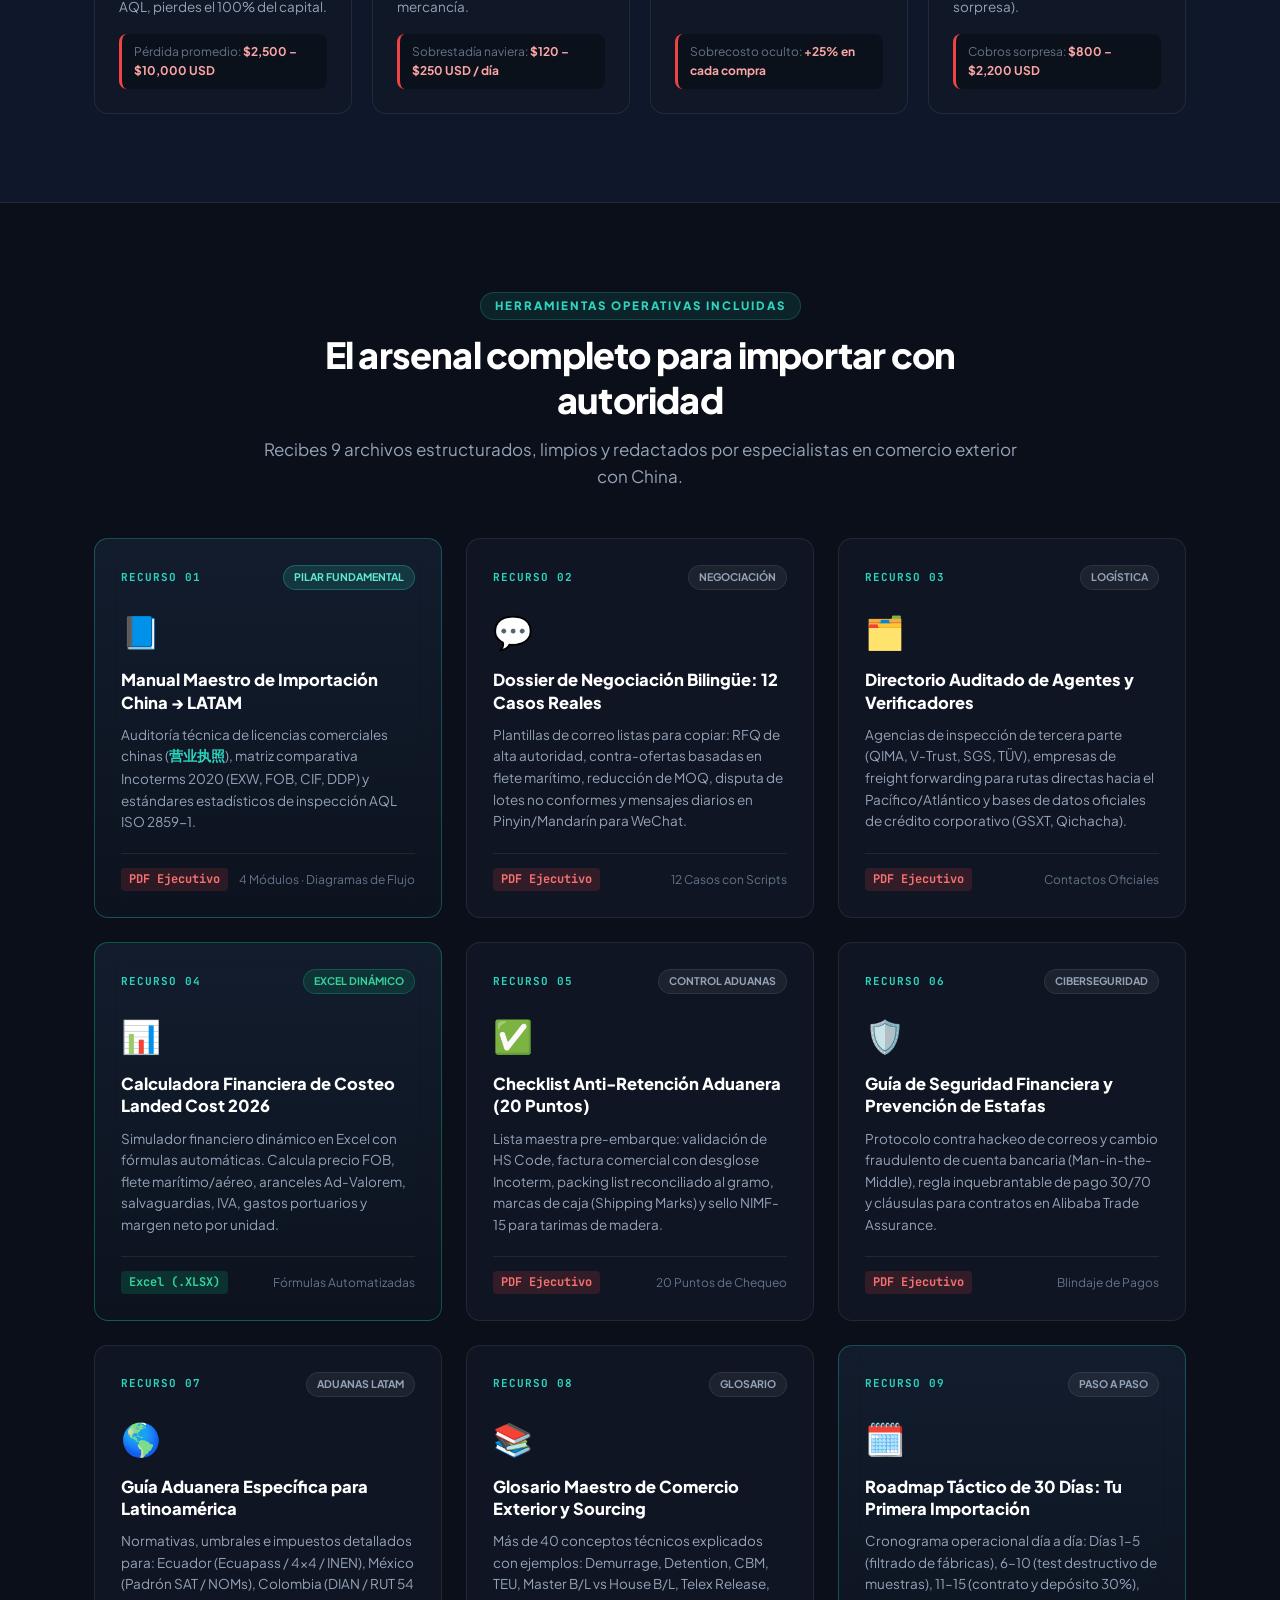
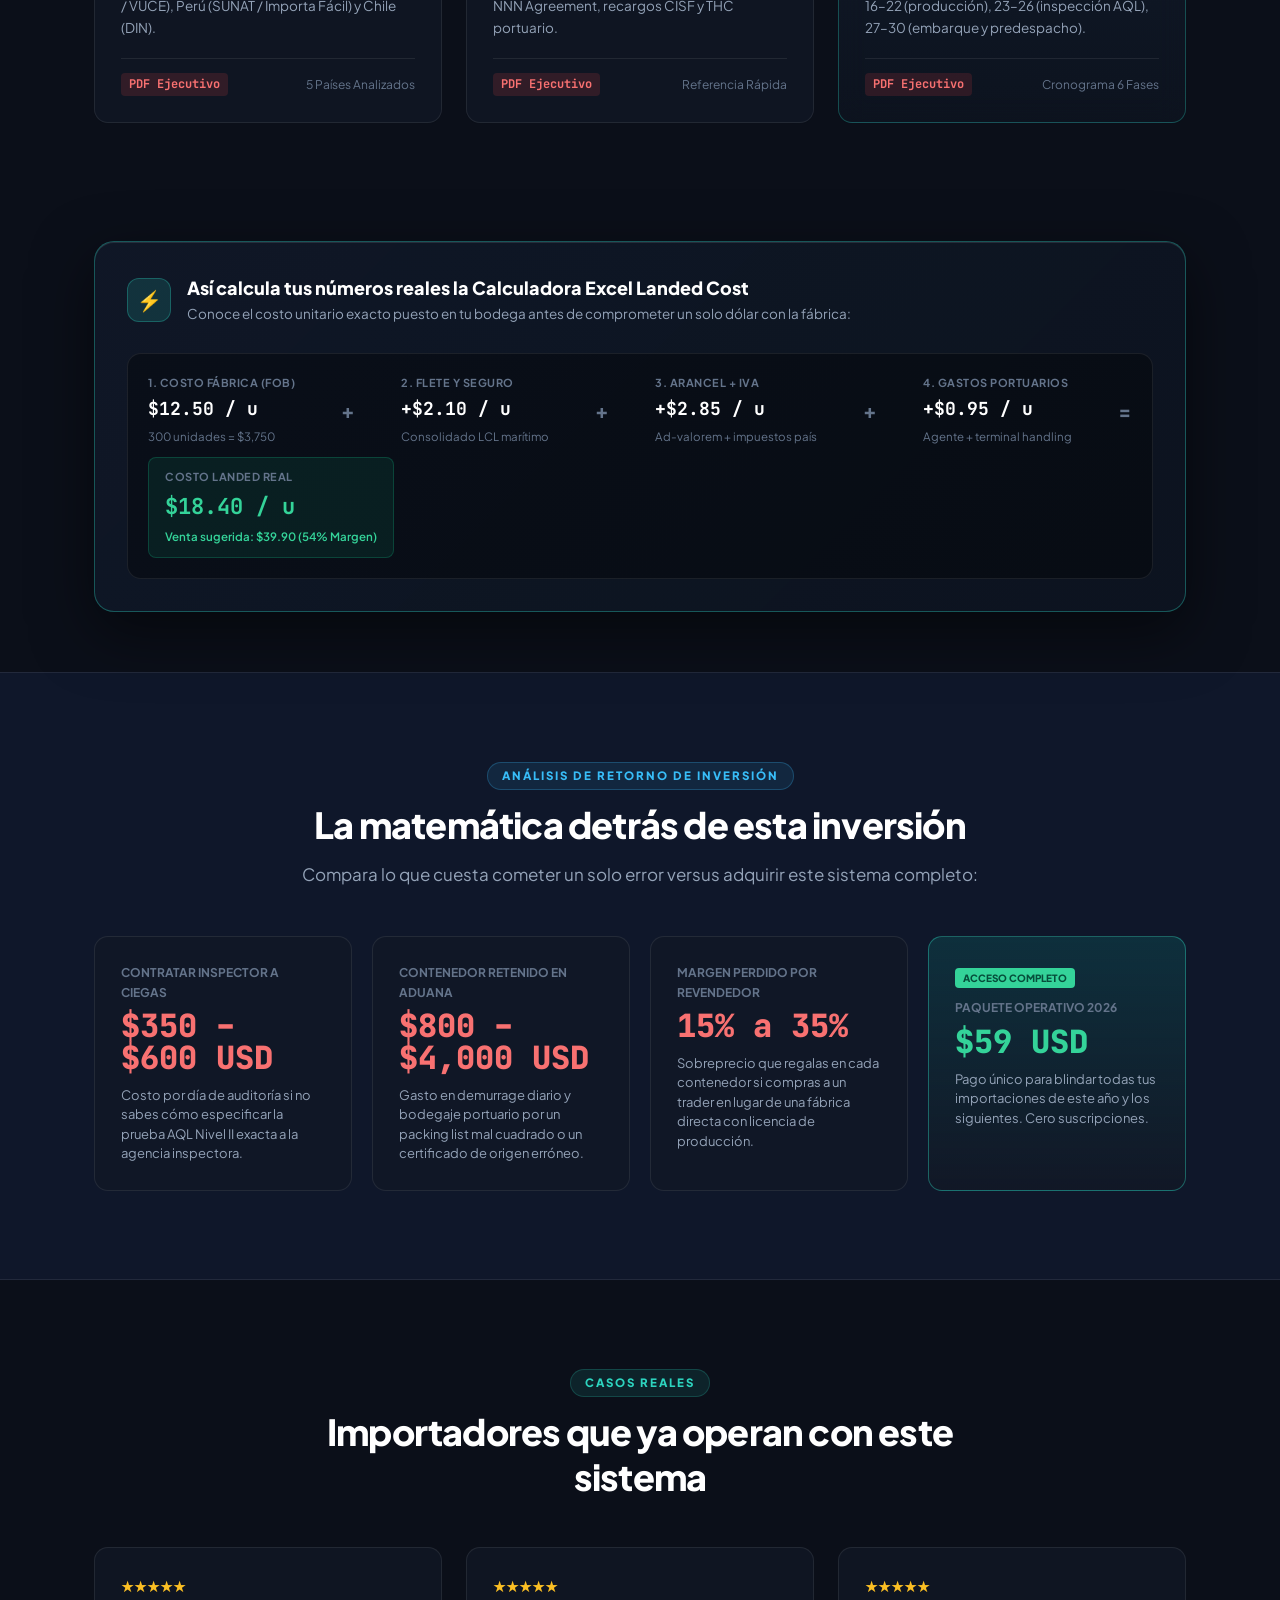
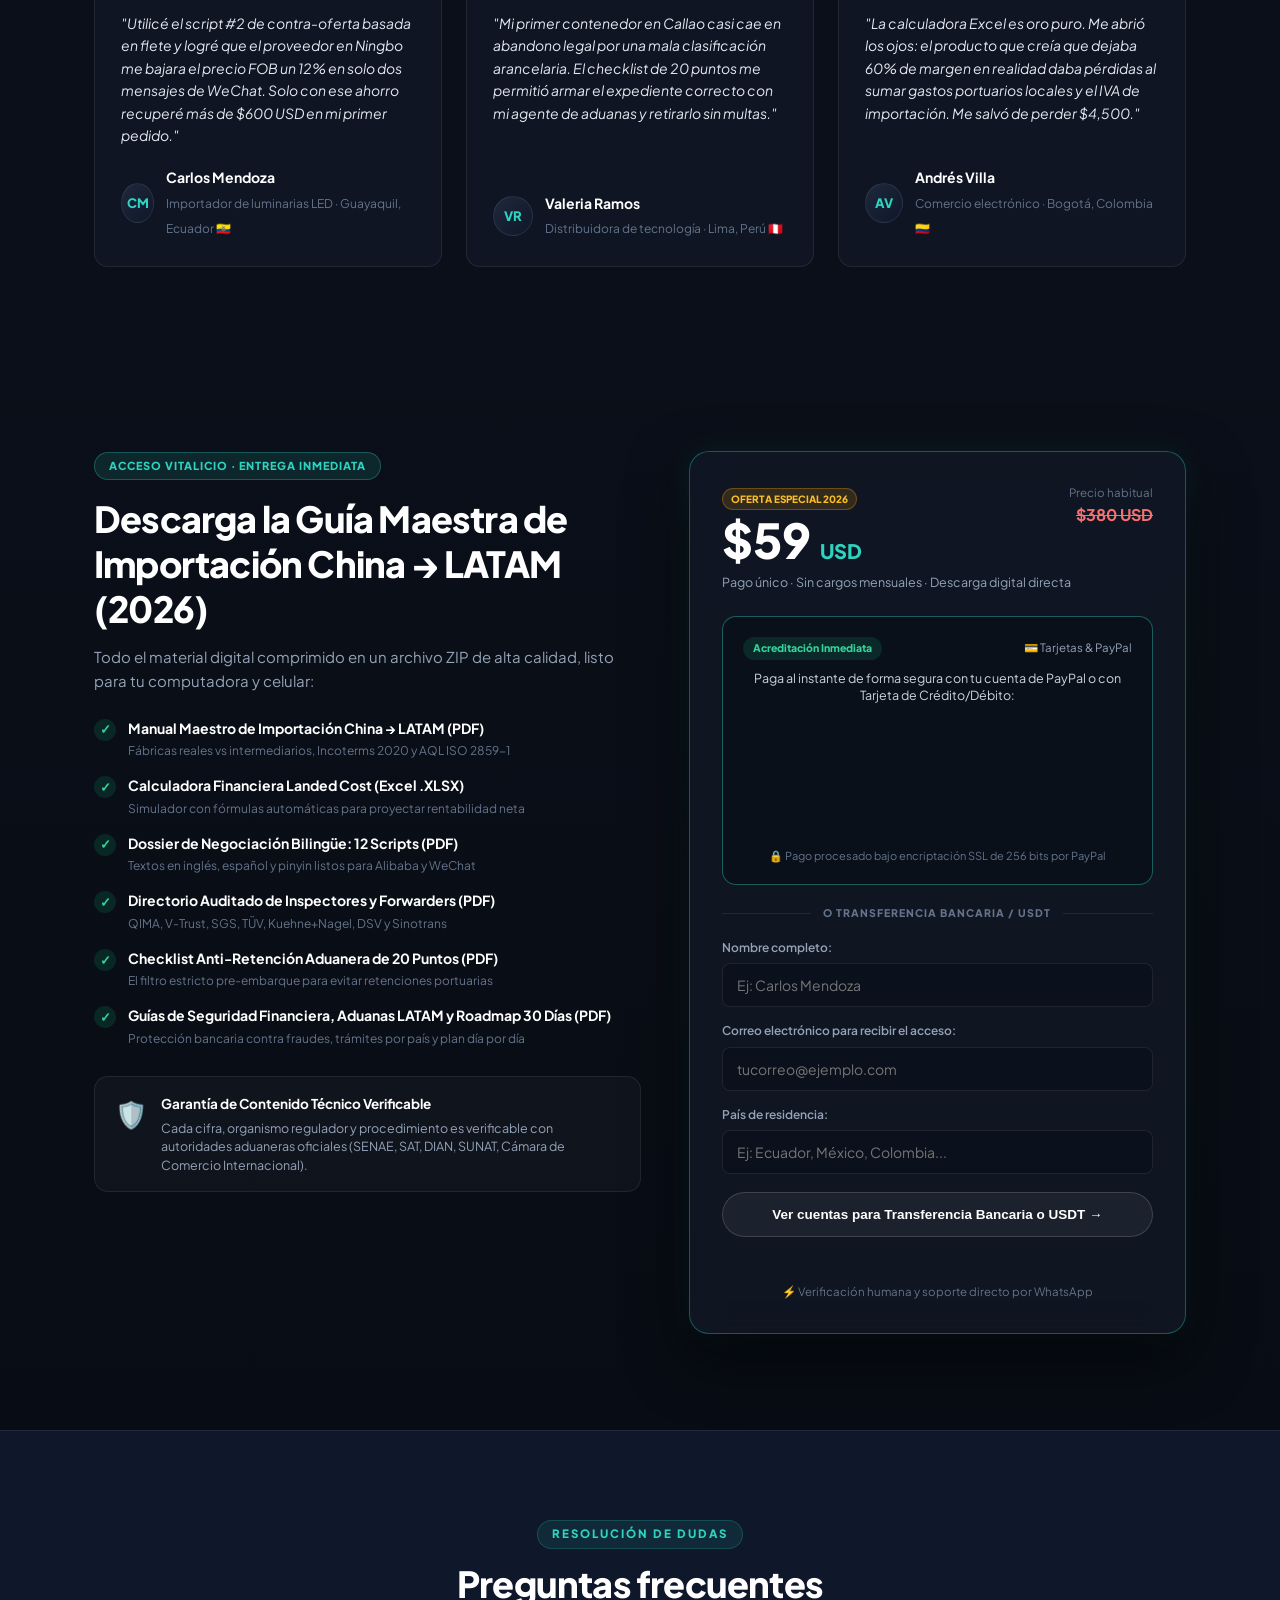
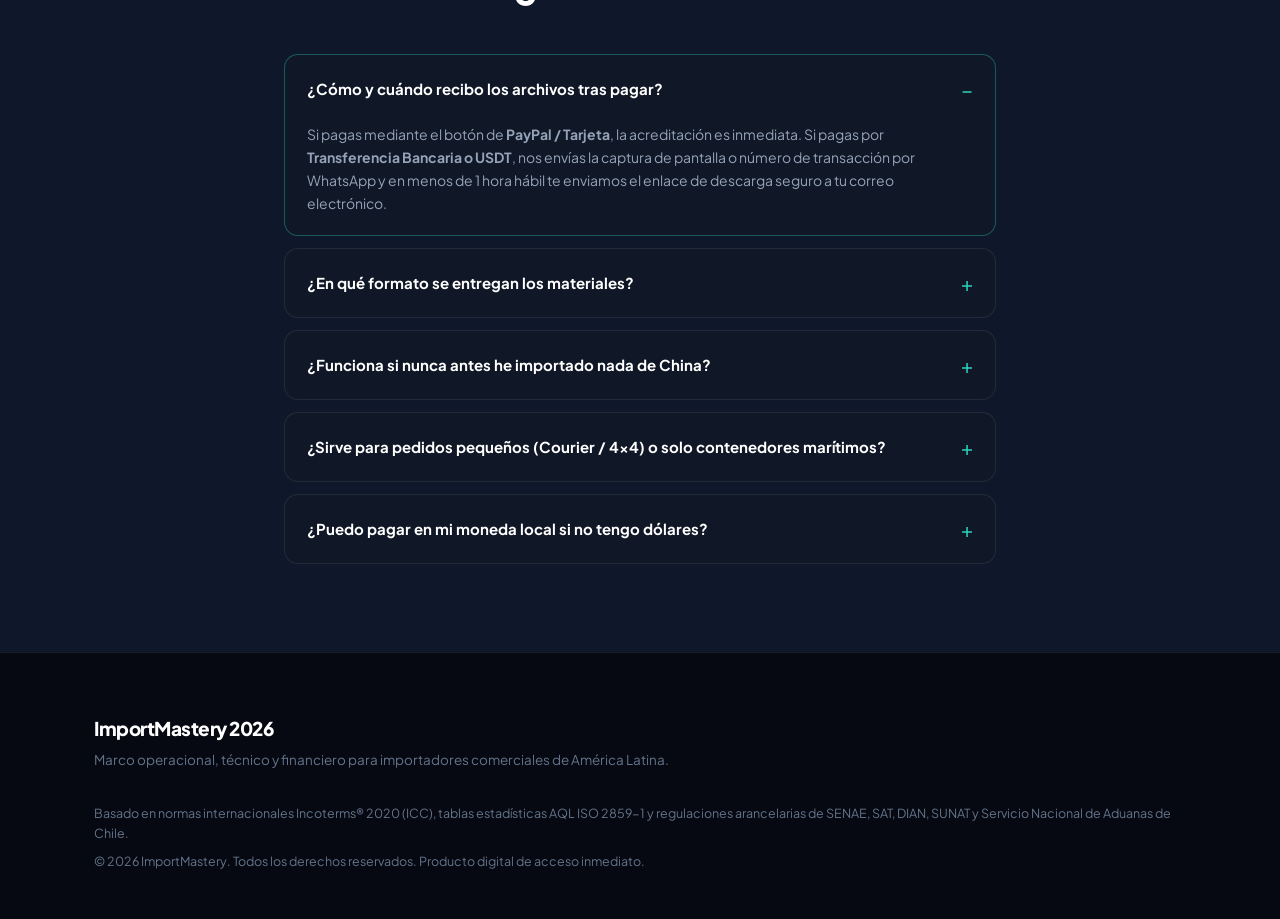
==== commit b2107324: "Add files via upload" ====
--- a/guia-importacion.html
+++ b/guia-importacion.html
@@ -3,356 +3,749 @@
 <head>
   <meta charset="UTF-8" />
   <meta name="viewport" content="width=device-width, initial-scale=1.0" />
-  <title>Guía Maestra de Importación China → LATAM 2026 | $59 USD</title>
-  <meta name="description" content="9 recursos ejecutivos en PDF + Calculadora Excel. El sistema completo para importar desde China a LATAM sin fraudes, retenciones aduaneras ni sobrecostos." />
-  <meta property="og:title" content="Guía Maestra Importación China LATAM 2026" />
-  <meta property="og:description" content="9 PDFs ejecutivos + Calculadora Excel. El sistema que usan importadores que mueven $50K–$500K USD/año. Solo $59 USD." />
+  <title>Guía Maestra de Importación China → LATAM 2026 | Sistema Operativo Oficial</title>
+  <meta name="description" content="9 herramientas ejecutivas en PDF y Excel con fórmulas activas. Audita fábricas reales, domina Incoterms 2020, calcula costos landed y evita retenciones aduaneras." />
+  <meta property="og:title" content="Guía Maestra de Importación China → LATAM 2026" />
+  <meta property="og:description" content="El sistema de sourcing, auditoría y desaduanaje que usan importadores que mueven de $50K a $500K USD/año. 9 recursos listos para usar." />
   <meta property="og:type" content="website" />
+  <meta name="theme-color" content="#0B0F19" />
   <link rel="preconnect" href="https://fonts.googleapis.com" />
-  <link href="https://fonts.googleapis.com/css2?family=Inter:wght@400;500;600;700;800;900&display=swap" rel="stylesheet" />
+  <link rel="preconnect" href="https://fonts.gstatic.com" crossorigin />
+  <link href="https://fonts.googleapis.com/css2?family=Plus+Jakarta+Sans:wght@400;500;600;700;800;900&family=JetBrains+Mono:wght@500;700&display=swap" rel="stylesheet" />
   <link rel="stylesheet" href="landing.css" />
+  <!-- PayPal SDK con Hosted Buttons -->
   <script 
     src="https://www.paypal.com/sdk/js?client-id=BAA3Asf1q9B3mc2HnitIeT63QBcV77eWSIxCvGmIQgyCe_YmWdHPvKnNJQ7fW_U_8frEwV-qoAdALuDG14&components=hosted-buttons&disable-funding=venmo&currency=USD">
   </script>
 </head>
 <body>
 
-<!-- TOPBAR -->
-<div class="topbar">
-  <span>🔒 Entrega inmediata por correo · Pago seguro · Contenido 100% verificable</span>
-</div>
-
-<!-- HERO -->
+<!-- TOPBAR DE CONFIANZA -->
+<header class="topbar">
+  <div class="wrap topbar-inner">
+    <div class="topbar-badge">
+      <span class="pulse-dot"></span>
+      <span>Edición Oficial 2026</span>
+    </div>
+    <div class="topbar-text">
+      Incoterms 2020 · Normativas Aduaneras LATAM · Protocolos AQL ISO 2859-1 · Acreditación Instantánea
+    </div>
+  </div>
+</header>
+
+<!-- HERO SECTION -->
 <section class="hero">
-  <div class="hero-badge">Edición 2026 · Incoterms 2020 · AQL · Aduana por País</div>
-  <h1>Importa desde China a LATAM<br/><span class="accent">sin perder dinero en el intento.</span></h1>
-  <p class="hero-sub">
-    9 recursos ejecutivos en PDF + Calculadora Excel con fórmulas activas.<br/>
-    El mismo sistema que usan importadores que mueven <strong>$50,000–$500,000 USD/año</strong>.
-  </p>
-  <div class="price-hero">
-    <div class="price-tachado">Valor estimado en consultoría: <s>$380 USD</s></div>
-    <div class="price-num">$59 <span>USD</span></div>
-    <div class="price-sub">Pago único · Sin suscripción · Acceso inmediato</div>
-  </div>
-  <a href="#comprar" class="btn-cta">Quiero el paquete completo →</a>
-  <div class="social-proof">
-    <span>⭐⭐⭐⭐⭐</span>
-    <span>+340 importadores en Ecuador, México, Colombia y Perú ya lo tienen</span>
+  <div class="hero-glow glow-1"></div>
+  <div class="hero-glow glow-2"></div>
+  
+  <div class="wrap hero-content">
+    <div class="hero-pill">
+      <span class="pill-spark">⚡</span>
+      <span>El Sistema Anti-Estafas y Anti-Retención Aduanera</span>
+    </div>
+
+    <h1>
+      Importa desde China a LATAM<br />
+      <span class="gradient-text">sin pagar novatadas de miles de dólares.</span>
+    </h1>
+
+    <p class="hero-sub">
+      El compendio técnico y financiero que usan importadores de alto volumen. 
+      <strong>8 manuales y dossiers en PDF ejecutivo</strong> + <strong>1 simulador financiero en Excel (.xlsx)</strong> con fórmulas activas para proyectar cada centavo antes de girar dinero a China.
+    </p>
+
+    <!-- CAJA DE OFERTA EN HERO -->
+    <div class="hero-action-box">
+      <div class="hero-price-tag">
+        <div class="price-original">Valor real en consultoría: <s>$380 USD</s></div>
+        <div class="price-current">
+          <span class="currency-symbol">$</span>59 <span class="currency-code">USD</span>
+        </div>
+        <div class="price-features">
+          <span>✓ Pago único</span>
+          <span>✓ Descarga inmediata</span>
+          <span>✓ Acceso de por vida</span>
+        </div>
+      </div>
+
+      <div class="hero-cta-group">
+        <a href="#comprar" class="btn-primary-hero">
+          <span>Obtener el Paquete Completo Ahora</span>
+          <svg width="20" height="20" viewBox="0 0 24 24" fill="none" stroke="currentColor" stroke-width="2.5" stroke-linecap="round" stroke-linejoin="round"><line x1="5" y1="12" x2="19" y2="12"></line><polyline points="12 5 19 12 12 19"></polyline></svg>
+        </a>
+        <div class="social-trust">
+          <div class="avatars">
+            <span class="avatar-flag">🇪🇨</span>
+            <span class="avatar-flag">🇲🇽</span>
+            <span class="avatar-flag">🇨🇴</span>
+            <span class="avatar-flag">🇵🇪</span>
+            <span class="avatar-flag">🇨🇱</span>
+          </div>
+          <div class="trust-rating">
+            <span class="stars">★★★★★</span>
+            <span class="trust-copy">Más de <strong>340 importadores</strong> ya protegen su capital</span>
+          </div>
+        </div>
+      </div>
+    </div>
+
+    <!-- MOCKUP VISUAL DEL BUNDLE -->
+    <div class="bundle-visual">
+      <div class="bundle-badge">📦 Paquete Digital Completo</div>
+      <div class="bundle-items-row">
+        <div class="bundle-chip"><span>📄</span> Manual Maestro 2026</div>
+        <div class="bundle-chip chip-highlight"><span>📊</span> Calculadora Excel Landed Cost</div>
+        <div class="bundle-chip"><span>💬</span> 12 Scripts Bilingües WeChat</div>
+        <div class="bundle-chip"><span>🛡️</span> Checklist Anti-Aduanas</div>
+        <div class="bundle-chip"><span>📑</span> Directorio de Agentes</div>
+      </div>
+    </div>
   </div>
 </section>
 
-<!-- PROBLEMAS -->
+<!-- SECCIÓN: LOS 4 ERRORES FATALES -->
 <section class="pain">
   <div class="wrap">
-    <h2>¿Reconoces alguno de estos errores?</h2>
-    <div class="grid-4">
+    <div class="section-header center">
+      <div class="sec-label warning">Riesgos Financieros Reales</div>
+      <h2>Un solo error en importación cuesta más que todo este paquete</h2>
+      <p class="sec-sub">Estos son los 4 tropiezos que llevan a la quiebra a novatos cada mes en puertos de América Latina:</p>
+    </div>
+
+    <div class="grid-4 pain-grid">
       <div class="card-pain">
-        <div class="icon">💸</div>
-        <h3>Pagaste el 100% por adelantado</h3>
-        <p>El proveedor recibió tu dinero y la mercancía llegó defectuosa, incompleta o nunca llegó. El 92% de los fraudes ocurren así.</p>
-      </div>
+        <div class="pain-badge">Error #1 · Fraude Común</div>
+        <div class="pain-icon-wrapper red">
+          <span>💸</span>
+        </div>
+        <h3>Girar el 100% por adelantado</h3>
+        <p>El fabricante retiene tu dinero, retrasa la orden meses o despacha unidades con defectos severos. Sin contrato de retención 30/70 ni cláusulas AQL, pierdes el 100% del capital.</p>
+        <div class="pain-metric">Pérdida promedio: <strong>$2,500 – $10,000 USD</strong></div>
+      </div>
+
       <div class="card-pain">
-        <div class="icon">🚢</div>
-        <h3>Tu carga está retenida en aduana</h3>
-        <p>Te piden documentos que nadie explicó: partida HS, visto bueno técnico, sello NIMF-15… y el contador de sobrestadía ya corre.</p>
-      </div>
+        <div class="pain-badge">Error #2 · Aduanas</div>
+        <div class="pain-icon-wrapper amber">
+          <span>🚢</span>
+        </div>
+        <h3>Carga en abandono o retenida</h3>
+        <p>Sin la partida arancelaria (HS Code) precisa, visto bueno técnico previo (ARCOTEL, NOM, INVIMA, DIGEMID) o marcas de caja, la aduana congela tu mercancía.</p>
+        <div class="pain-metric">Sobrestadía naviera: <strong>$120 – $250 USD / día</strong></div>
+      </div>
+
       <div class="card-pain">
-        <div class="icon">📦</div>
-        <h3>Compraste a un intermediario sin saberlo</h3>
-        <p>Elegiste un "fabricante" en Alibaba que era una Trading Company. Pagaste 25% más y no tienes a quién reclamar defectos.</p>
-      </div>
+        <div class="pain-badge">Error #3 · Intermediarios</div>
+        <div class="pain-icon-wrapper purple">
+          <span>🏢</span>
+        </div>
+        <h3>Comprar a "Trading Companies"</h3>
+        <p>En Alibaba, el 70% de perfiles son revendedores que inflan los precios entre 15% y 35% sin fabricar nada ni tener control de calidad en planta.</p>
+        <div class="pain-metric">Sobrecosto oculto: <strong>+25% en cada compra</strong></div>
+      </div>
+
       <div class="card-pain">
-        <div class="icon">📋</div>
-        <h3>Elegiste el Incoterm equivocado</h3>
-        <p>Aceptaste el Incoterm que propuso el proveedor. Resultado: gastos ocultos en puerto que duplicaron tu costo landed real.</p>
+        <div class="pain-badge">Error #4 · Logística</div>
+        <div class="pain-icon-wrapper blue">
+          <span>📋</span>
+        </div>
+        <h3>Trampa del flete "barato" CIF</h3>
+        <p>Aceptas flete CIF 'económico' del proveedor chino y al llegar a tu puerto te cobran tarifas portuarias locales abusivas (CISF y desconsolidación sorpresa).</p>
+        <div class="pain-metric">Cobros sorpresa: <strong>$800 – $2,200 USD</strong></div>
       </div>
     </div>
   </div>
 </section>
 
-<!-- CONTENIDO DEL PAQUETE -->
-<section class="contents">
+<!-- SECCIÓN: LOS 9 RECURSOS INCLUIDOS (BENTO GRID MODERNO) -->
+<section class="contents" id="contenido">
   <div class="wrap">
-    <div class="sec-label">Lo que incluye el paquete</div>
-    <h2>9 recursos que cubren todo el proceso,<br/>de principio a fin</h2>
-    <div class="grid-3">
-
+    <div class="section-header center">
+      <div class="sec-label">Herramientas Operativas Incluidas</div>
+      <h2>El arsenal completo para importar con autoridad</h2>
+      <p class="sec-sub">Recibes 9 archivos estructurados, limpios y redactados por especialistas en comercio exterior con China.</p>
+    </div>
+
+    <div class="grid-3 bento-grid">
+
+      <!-- ITEM 1 -->
       <div class="card-content star">
-        <div class="cnum">01</div>
-        <div class="cicon">📖</div>
-        <h3>Manual Maestro de Importación China → LATAM</h3>
-        <p>Identifica fábricas reales vs intermediarios, audita la licencia comercial china <span class="zh">营业执照</span>, comprende la matriz Incoterms 2020 y los protocolos AQL de calidad.</p>
-        <div class="ctag">PDF · Manual Operativo</div>
-      </div>
-
+        <div class="card-top">
+          <span class="cnum">RECURSO 01</span>
+          <span class="ctag highlight">Pilar Fundamental</span>
+        </div>
+        <div class="card-body">
+          <div class="cicon">📘</div>
+          <h3>Manual Maestro de Importación China → LATAM</h3>
+          <p>Auditoría técnica de licencias comerciales chinas (<span class="zh">营业执照</span>), matriz comparativa Incoterms 2020 (EXW, FOB, CIF, DDP) y estándares estadísticos de inspección AQL ISO 2859-1.</p>
+        </div>
+        <div class="card-footer">
+          <span class="file-type pdf">PDF Ejecutivo</span>
+          <span class="file-info">4 Módulos · Diagramas de Flujo</span>
+        </div>
+      </div>
+
+      <!-- ITEM 2 -->
       <div class="card-content">
-        <div class="cnum">02</div>
-        <div class="cicon">🤝</div>
-        <h3>Dossier de Negociación Bilingüe: 12 Casos Reales</h3>
-        <p>Scripts listos para copiar: RFQs de alta autoridad, contra-ofertas basadas en flete marítimo, reducción de MOQ, disputas legales y frases en Mandarín/Pinyin para WeChat.</p>
-        <div class="ctag">PDF · Scripts Listos</div>
-      </div>
-
+        <div class="card-top">
+          <span class="cnum">RECURSO 02</span>
+          <span class="ctag">Negociación</span>
+        </div>
+        <div class="card-body">
+          <div class="cicon">💬</div>
+          <h3>Dossier de Negociación Bilingüe: 12 Casos Reales</h3>
+          <p>Plantillas de correo listas para copiar: RFQ de alta autoridad, contra-ofertas basadas en flete marítimo, reducción de MOQ, disputa de lotes no conformes y mensajes diarios en Pinyin/Mandarín para WeChat.</p>
+        </div>
+        <div class="card-footer">
+          <span class="file-type pdf">PDF Ejecutivo</span>
+          <span class="file-info">12 Casos con Scripts</span>
+        </div>
+      </div>
+
+      <!-- ITEM 3 -->
       <div class="card-content">
-        <div class="cnum">03</div>
-        <div class="cicon">🗂️</div>
-        <h3>Directorio Auditado de Agentes y Verificadores</h3>
-        <p>QIMA, V-Trust, SGS, TÜV, Kuehne+Nagel, DSV, Sinotrans. Cobertura de rutas, especialización y plataformas de verificación corporativa oficial en China.</p>
-        <div class="ctag">PDF · Contactos Verificados</div>
-      </div>
-
-      <div class="card-content star">
-        <div class="cnum">04</div>
-        <div class="cicon">📊</div>
-        <h3>Calculadora de Costeo Landed Cost 2026</h3>
-        <p>Excel con fórmulas activas. Simula FOB + flete + aranceles + IVA + gastos portuarios + margen neto. Incluye escenarios por volumen y producto.</p>
-        <div class="ctag">Excel XLSX · Fórmulas Activas</div>
-      </div>
-
+        <div class="card-top">
+          <span class="cnum">RECURSO 03</span>
+          <span class="ctag">Logística</span>
+        </div>
+        <div class="card-body">
+          <div class="cicon">🗂️</div>
+          <h3>Directorio Auditado de Agentes y Verificadores</h3>
+          <p>Agencias de inspección de tercera parte (QIMA, V-Trust, SGS, TÜV), empresas de freight forwarding para rutas directas hacia el Pacífico/Atlántico y bases de datos oficiales de crédito corporativo (GSXT, Qichacha).</p>
+        </div>
+        <div class="card-footer">
+          <span class="file-type pdf">PDF Ejecutivo</span>
+          <span class="file-info">Contactos Oficiales</span>
+        </div>
+      </div>
+
+      <!-- ITEM 4 (EXCEL FEATURED) -->
+      <div class="card-content star featured-excel">
+        <div class="card-top">
+          <span class="cnum">RECURSO 04</span>
+          <span class="ctag excel">Excel Dinámico</span>
+        </div>
+        <div class="card-body">
+          <div class="cicon">📊</div>
+          <h3>Calculadora Financiera de Costeo Landed Cost 2026</h3>
+          <p>Simulador financiero dinámico en Excel con fórmulas automáticas. Calcula precio FOB, flete marítimo/aéreo, aranceles Ad-Valorem, salvaguardias, IVA, gastos portuarios y margen neto por unidad.</p>
+        </div>
+        <div class="card-footer">
+          <span class="file-type xlsx">Excel (.XLSX)</span>
+          <span class="file-info">Fórmulas Automatizadas</span>
+        </div>
+      </div>
+
+      <!-- ITEM 5 -->
       <div class="card-content">
-        <div class="cnum">05</div>
-        <div class="cicon">✅</div>
-        <h3>Checklist Anti-Retención Aduanera (20 puntos)</h3>
-        <p>HS Code, factura comercial completa, packing list al gramo, sello fitosanitario ISPM-15, marcas de caja, etiquetado por país destino. Los 20 puntos para zarpar sin problemas.</p>
-        <div class="ctag">PDF · Checklist Operativo</div>
-      </div>
-
+        <div class="card-top">
+          <span class="cnum">RECURSO 05</span>
+          <span class="ctag">Control Aduanas</span>
+        </div>
+        <div class="card-body">
+          <div class="cicon">✅</div>
+          <h3>Checklist Anti-Retención Aduanera (20 Puntos)</h3>
+          <p>Lista maestra pre-embarque: validación de HS Code, factura comercial con desglose Incoterm, packing list reconciliado al gramo, marcas de caja (Shipping Marks) y sello NIMF-15 para tarimas de madera.</p>
+        </div>
+        <div class="card-footer">
+          <span class="file-type pdf">PDF Ejecutivo</span>
+          <span class="file-info">20 Puntos de Chequeo</span>
+        </div>
+      </div>
+
+      <!-- ITEM 6 -->
       <div class="card-content">
-        <div class="cnum">06</div>
-        <div class="cicon">🛡️</div>
-        <h3>Guía de Seguridad Financiera y Prevención de Estafas</h3>
-        <p>Ataque Man-in-the-Middle bancario, regla 30/70 de desembolso seguro, cláusulas AQL en Trade Assurance y cómo estructurar contratos que ganan disputas.</p>
-        <div class="ctag">PDF · Blindaje Financiero</div>
-      </div>
-
+        <div class="card-top">
+          <span class="cnum">RECURSO 06</span>
+          <span class="ctag">Ciberseguridad</span>
+        </div>
+        <div class="card-body">
+          <div class="cicon">🛡️</div>
+          <h3>Guía de Seguridad Financiera y Prevención de Estafas</h3>
+          <p>Protocolo contra hackeo de correos y cambio fraudulento de cuenta bancaria (Man-in-the-Middle), regla inquebrantable de pago 30/70 y cláusulas para contratos en Alibaba Trade Assurance.</p>
+        </div>
+        <div class="card-footer">
+          <span class="file-type pdf">PDF Ejecutivo</span>
+          <span class="file-info">Blindaje de Pagos</span>
+        </div>
+      </div>
+
+      <!-- ITEM 7 -->
       <div class="card-content">
-        <div class="cnum">07</div>
-        <div class="cicon">🌎</div>
-        <h3>Guía Aduanera Específica para LATAM</h3>
-        <p>Ecuador (SENAE/4x4/Ecuapass), México (Padrón SAT/NOMs), Colombia (DIAN/VUCE), Perú (SUNAT/Importa Fácil) y Chile (DIN). Impuestos reales, umbrales y organismos reguladores.</p>
-        <div class="ctag">PDF · Por País</div>
-      </div>
-
+        <div class="card-top">
+          <span class="cnum">RECURSO 07</span>
+          <span class="ctag">Aduanas LATAM</span>
+        </div>
+        <div class="card-body">
+          <div class="cicon">🌎</div>
+          <h3>Guía Aduanera Específica para Latinoamérica</h3>
+          <p>Normativas, umbrales e impuestos detallados para: Ecuador (Ecuapass / 4x4 / INEN), México (Padrón SAT / NOMs), Colombia (DIAN / RUT 54 / VUCE), Perú (SUNAT / Importa Fácil) y Chile (DIN).</p>
+        </div>
+        <div class="card-footer">
+          <span class="file-type pdf">PDF Ejecutivo</span>
+          <span class="file-info">5 Países Analizados</span>
+        </div>
+      </div>
+
+      <!-- ITEM 8 -->
       <div class="card-content">
-        <div class="cnum">08</div>
-        <div class="cicon">📚</div>
-        <h3>Glosario Técnico de Comercio Exterior</h3>
-        <p>Demurrage, Detention, THC, FCL, LCL, Telex Release, NNN Agreement, Trade Assurance, CISF. Todos los términos para negociar sin que te sorprendan.</p>
-        <div class="ctag">PDF · Referencia Rápida</div>
-      </div>
-
-      <div class="card-content star">
-        <div class="cnum">09</div>
-        <div class="cicon">🗓️</div>
-        <h3>Roadmap de 30 Días: Tu Primera Importación</h3>
-        <p>Plan día a día: Días 1–5 (búsqueda), 6–10 (muestras), 11–15 (contrato/depósito), 16–22 (producción/logística), 23–26 (inspección AQL), 27–30 (embarque/aduanas).</p>
-        <div class="ctag">PDF · Plan de Ejecución</div>
+        <div class="card-top">
+          <span class="cnum">RECURSO 08</span>
+          <span class="ctag">Glosario</span>
+        </div>
+        <div class="card-body">
+          <div class="cicon">📚</div>
+          <h3>Glosario Maestro de Comercio Exterior y Sourcing</h3>
+          <p>Más de 40 conceptos técnicos explicados con ejemplos: Demurrage, Detention, CBM, TEU, Master B/L vs House B/L, Telex Release, NNN Agreement, recargos CISF y THC portuario.</p>
+        </div>
+        <div class="card-footer">
+          <span class="file-type pdf">PDF Ejecutivo</span>
+          <span class="file-info">Referencia Rápida</span>
+        </div>
+      </div>
+
+      <!-- ITEM 9 (ROADMAP FEATURED) -->
+      <div class="card-content star featured-roadmap">
+        <div class="card-top">
+          <span class="cnum">RECURSO 09</span>
+          <span class="ctag">Paso a Paso</span>
+        </div>
+        <div class="card-body">
+          <div class="cicon">🗓️</div>
+          <h3>Roadmap Táctico de 30 Días: Tu Primera Importación</h3>
+          <p>Cronograma operacional día a día: Días 1–5 (filtrado de fábricas), 6–10 (test destructivo de muestras), 11–15 (contrato y depósito 30%), 16–22 (producción), 23–26 (inspección AQL), 27–30 (embarque y predespacho).</p>
+        </div>
+        <div class="card-footer">
+          <span class="file-type pdf">PDF Ejecutivo</span>
+          <span class="file-info">Cronograma 6 Fases</span>
+        </div>
       </div>
 
     </div>
   </div>
 </section>
 
-<!-- ROI -->
+<!-- SIMULADOR VISUAL DE COSTEO (PREVIEW INTERACTIVO) -->
+<section class="calculator-preview">
+  <div class="wrap">
+    <div class="calc-box">
+      <div class="calc-header">
+        <div class="calc-icon">⚡</div>
+        <div>
+          <h3>Así calcula tus números reales la Calculadora Excel Landed Cost</h3>
+          <p>Conoce el costo unitario exacto puesto en tu bodega antes de comprometer un solo dólar con la fábrica:</p>
+        </div>
+      </div>
+
+      <div class="calc-demo-grid">
+        <div class="calc-step">
+          <span class="step-label">1. Costo Fábrica (FOB)</span>
+          <span class="step-val">$12.50 / u</span>
+          <span class="step-sub">300 unidades = $3,750</span>
+        </div>
+        <div class="calc-operator">+</div>
+        <div class="calc-step">
+          <span class="step-label">2. Flete y Seguro</span>
+          <span class="step-val">+$2.10 / u</span>
+          <span class="step-sub">Consolidado LCL marítimo</span>
+        </div>
+        <div class="calc-operator">+</div>
+        <div class="calc-step">
+          <span class="step-label">3. Arancel + IVA</span>
+          <span class="step-val">+$2.85 / u</span>
+          <span class="step-sub">Ad-valorem + impuestos país</span>
+        </div>
+        <div class="calc-operator">+</div>
+        <div class="calc-step">
+          <span class="step-label">4. Gastos Portuarios</span>
+          <span class="step-val">+$0.95 / u</span>
+          <span class="step-sub">Agente + terminal handling</span>
+        </div>
+        <div class="calc-operator">=</div>
+        <div class="calc-step result">
+          <span class="step-label">Costo Landed Real</span>
+          <span class="step-val highlight">$18.40 / u</span>
+          <span class="step-sub text-green">Venta sugerida: $39.90 (54% Margen)</span>
+        </div>
+      </div>
+    </div>
+  </div>
+</section>
+
+<!-- SECCIÓN: JUSTIFICACIÓN MATEMÁTICA / ROI -->
 <section class="roi">
   <div class="wrap">
-    <div class="sec-label light">La matemática que lo justifica</div>
-    <h2>¿Vale $59 proteger tu primera importación de $3,000?</h2>
-    <div class="grid-4">
-      <div class="roi-box">
-        <div class="roi-num">$350–$600</div>
-        <p>Costo de una inspección AQL independiente que este sistema te enseña a contratar correctamente.</p>
-      </div>
-      <div class="roi-box">
-        <div class="roi-num">$800–$4,000</div>
-        <p>Pérdida típica por retención en aduana debido a documentación incorrecta (demurrage + almacenaje).</p>
-      </div>
-      <div class="roi-box">
-        <div class="roi-num">15%–35%</div>
-        <p>Sobreprecio que pagas en cada pedido al comprar sin saberlo a un intermediario en lugar de una fábrica.</p>
-      </div>
-      <div class="roi-box highlight">
-        <div class="roi-num">$59</div>
-        <p>Lo que cuesta este sistema completo que te evita todos los errores anteriores desde el primer pedido.</p>
+    <div class="section-header center">
+      <div class="sec-label light">Análisis de Retorno de Inversión</div>
+      <h2>La matemática detrás de esta inversión</h2>
+      <p class="sec-sub light">Compara lo que cuesta cometer un solo error versus adquirir este sistema completo:</p>
+    </div>
+
+    <div class="grid-4 roi-grid">
+      <div class="roi-card">
+        <div class="roi-label">Contratar inspector a ciegas</div>
+        <div class="roi-cost red">$350 – $600 USD</div>
+        <p>Costo por día de auditoría si no sabes cómo especificar la prueba AQL Nivel II exacta a la agencia inspectora.</p>
+      </div>
+
+      <div class="roi-card">
+        <div class="roi-label">Contenedor retenido en aduana</div>
+        <div class="roi-cost red">$800 – $4,000 USD</div>
+        <p>Gasto en demurrage diario y bodegaje portuario por un packing list mal cuadrado o un certificado de origen erróneo.</p>
+      </div>
+
+      <div class="roi-card">
+        <div class="roi-label">Margen perdido por revendedor</div>
+        <div class="roi-cost red">15% a 35%</div>
+        <p>Sobreprecio que regalas en cada contenedor si compras a un trader en lugar de una fábrica directa con licencia de producción.</p>
+      </div>
+
+      <div class="roi-card featured-roi">
+        <div class="roi-badge">Acceso Completo</div>
+        <div class="roi-label">Paquete Operativo 2026</div>
+        <div class="roi-cost green">$59 USD</div>
+        <p>Pago único para blindar todas tus importaciones de este año y los siguientes. Cero suscripciones.</p>
       </div>
     </div>
   </div>
 </section>
 
-<!-- TESTIMONIOS -->
+<!-- TESTIMONIOS VERIFICADOS -->
 <section class="testi">
   <div class="wrap">
-    <h2>Lo que dicen importadores que ya lo aplican</h2>
-    <div class="grid-3">
+    <div class="section-header center">
+      <div class="sec-label">Casos Reales</div>
+      <h2>Importadores que ya operan con este sistema</h2>
+    </div>
+
+    <div class="grid-3 testi-grid">
       <div class="card-testi">
-        <p>"Usé el script de contra-oferta basada en flete y bajé el precio FOB un 12% en 2 correos. El proveedor aceptó sin chistar."</p>
-        <strong>Carlos M.</strong><br/><span>Importador de electrodomésticos · Guayaquil, Ecuador</span>
-      </div>
+        <div class="testi-stars">★★★★★</div>
+        <p>"Utilicé el script #2 de contra-oferta basada en flete y logré que el proveedor en Ningbo me bajara el precio FOB un 12% en solo dos mensajes de WeChat. Solo con ese ahorro recuperé más de $600 USD en mi primer pedido."</p>
+        <div class="testi-author">
+          <div class="author-avatar">CM</div>
+          <div>
+            <strong>Carlos Mendoza</strong>
+            <span>Importador de luminarias LED · Guayaquil, Ecuador 🇪🇨</span>
+          </div>
+        </div>
+      </div>
+
       <div class="card-testi">
-        <p>"Tenía mi primer contenedor retenido en Callao por falta del certificado de origen. El checklist me hubiese ahorrado 8 días y $1,200 USD."</p>
-        <strong>Valeria R.</strong><br/><span>Distribuidora de accesorios · Lima, Perú</span>
-      </div>
+        <div class="testi-stars">★★★★★</div>
+        <p>"Mi primer contenedor en Callao casi cae en abandono legal por una mala clasificación arancelaria. El checklist de 20 puntos me permitió armar el expediente correcto con mi agente de aduanas y retirarlo sin multas."</p>
+        <div class="testi-author">
+          <div class="author-avatar">VR</div>
+          <div>
+            <strong>Valeria Ramos</strong>
+            <span>Distribuidora de tecnología · Lima, Perú 🇵🇪</span>
+          </div>
+        </div>
+      </div>
+
       <div class="card-testi">
-        <p>"La calculadora mostró que mi 'gran negocio' tenía margen negativo contando el IVA. Rehíce la estrategia antes de pagar. Salvé $4,000."</p>
-        <strong>Andrés V.</strong><br/><span>E-commerce de iluminación LED · Bogotá, Colombia</span>
+        <div class="testi-stars">★★★★★</div>
+        <p>"La calculadora Excel es oro puro. Me abrió los ojos: el producto que creía que dejaba 60% de margen en realidad daba pérdidas al sumar gastos portuarios locales y el IVA de importación. Me salvó de perder $4,500."</p>
+        <div class="testi-author">
+          <div class="author-avatar">AV</div>
+          <div>
+            <strong>Andrés Villa</strong>
+            <span>Comercio electrónico · Bogotá, Colombia 🇨🇴</span>
+          </div>
+        </div>
       </div>
     </div>
   </div>
 </section>
 
-<!-- COMPRA -->
+<!-- SECCIÓN DE COMPRA / CHECKOUT -->
 <section class="buy" id="comprar">
   <div class="wrap">
-    <div class="buy-box">
+    <div class="buy-container">
+      
+      <!-- LADO IZQUIERDO: DETALLE DE VALOR -->
       <div class="buy-left">
-        <div class="buy-badge">✦ Acceso Inmediato</div>
-        <h2>Guía Maestra de Importación<br/>China → LATAM 2026</h2>
-        <ul class="buy-list">
-          <li>✅ 8 PDFs ejecutivos con diagramas, tablas y protocolos paso a paso</li>
-          <li>✅ Calculadora Landed Cost en Excel con fórmulas automáticas activas</li>
-          <li>✅ 12 scripts de negociación bilingüe (inglés + mandarín/pinyin)</li>
-          <li>✅ Guías específicas para Ecuador, México, Colombia, Perú y Chile</li>
-          <li>✅ Directorio auditado de inspectores y freight forwarders</li>
-          <li>✅ Roadmap de 30 días paso a paso para tu primera importación</li>
-          <li>✅ Entrega en tu correo en menos de 1 hora tras confirmar pago</li>
-        </ul>
-        <div class="garantia">
-          <span>🔒</span>
+        <div class="buy-badge-pill">Acceso Vitalicio · Entrega Inmediata</div>
+        <h2>Descarga la Guía Maestra de Importación China → LATAM (2026)</h2>
+        <p class="buy-sub-desc">Todo el material digital comprimido en un archivo ZIP de alta calidad, listo para tu computadora y celular:</p>
+
+        <div class="value-stack">
+          <div class="value-item">
+            <span class="v-check">✓</span>
+            <div class="v-text">
+              <strong>Manual Maestro de Importación China → LATAM (PDF)</strong>
+              <small>Fábricas reales vs intermediarios, Incoterms 2020 y AQL ISO 2859-1</small>
+            </div>
+          </div>
+
+          <div class="value-item">
+            <span class="v-check">✓</span>
+            <div class="v-text">
+              <strong>Calculadora Financiera Landed Cost (Excel .XLSX)</strong>
+              <small>Simulador con fórmulas automáticas para proyectar rentabilidad neta</small>
+            </div>
+          </div>
+
+          <div class="value-item">
+            <span class="v-check">✓</span>
+            <div class="v-text">
+              <strong>Dossier de Negociación Bilingüe: 12 Scripts (PDF)</strong>
+              <small>Textos en inglés, español y pinyin listos para Alibaba y WeChat</small>
+            </div>
+          </div>
+
+          <div class="value-item">
+            <span class="v-check">✓</span>
+            <div class="v-text">
+              <strong>Directorio Auditado de Inspectores y Forwarders (PDF)</strong>
+              <small>QIMA, V-Trust, SGS, TÜV, Kuehne+Nagel, DSV y Sinotrans</small>
+            </div>
+          </div>
+
+          <div class="value-item">
+            <span class="v-check">✓</span>
+            <div class="v-text">
+              <strong>Checklist Anti-Retención Aduanera de 20 Puntos (PDF)</strong>
+              <small>El filtro estricto pre-embarque para evitar retenciones portuarias</small>
+            </div>
+          </div>
+
+          <div class="value-item">
+            <span class="v-check">✓</span>
+            <div class="v-text">
+              <strong>Guías de Seguridad Financiera, Aduanas LATAM y Roadmap 30 Días (PDF)</strong>
+              <small>Protección bancaria contra fraudes, trámites por país y plan día por día</small>
+            </div>
+          </div>
+        </div>
+
+        <div class="guarantee-box">
+          <div class="guarantee-shield">🛡️</div>
           <div>
-            <strong>Contenido verificable antes de confiar.</strong><br/>
-            <small>Cada número, entidad y protocolo es real y comprobable públicamente. Si encuentras algo que no puedas verificar, escríbenos y lo corregimos.</small>
-          </div>
-        </div>
-      </div>
+            <strong>Garantía de Contenido Técnico Verificable</strong>
+            <p>Cada cifra, organismo regulador y procedimiento es verificable con autoridades aduaneras oficiales (SENAE, SAT, DIAN, SUNAT, Cámara de Comercio Internacional).</p>
+          </div>
+        </div>
+      </div>
+
+      <!-- LADO DERECHO: FORMULARIO Y PAGOS -->
       <div class="buy-right">
-        <div class="buy-price">$59 <span>USD</span></div>
-        <div class="buy-price-note">Pago único · Sin renovaciones · Acceso de por vida</div>
-
-        <!-- BOTÓN OFICIAL PAYPAL HOSTED BUTTONS -->
-        <div class="paypal-card">
-          <div class="paypal-tag">Acreditación Instantánea</div>
-          <div class="paypal-sub">Paga de forma 100% segura con PayPal o Tarjeta:</div>
-          <div id="paypal-container-66LBNRKKL8DU2"></div>
-          <script>
-            (function() {
-              var attempts = 0;
-              function initPayPalButton() {
-                if (window.paypal && paypal.HostedButtons) {
-                  paypal.HostedButtons({
-                    hostedButtonId: "66LBNRKKL8DU2",
-                  }).render("#paypal-container-66LBNRKKL8DU2");
-                } else if (attempts < 50) {
-                  attempts++;
-                  setTimeout(initPayPalButton, 150);
+        <div class="checkout-card">
+          <div class="checkout-header">
+            <div class="checkout-price-row">
+              <div>
+                <span class="tag-promo">OFERTA ESPECIAL 2026</span>
+                <div class="big-price">$59 <span class="currency">USD</span></div>
+              </div>
+              <div class="price-strike-box">
+                <span>Precio habitual</span>
+                <s>$380 USD</s>
+              </div>
+            </div>
+            <p class="checkout-sub">Pago único · Sin cargos mensuales · Descarga digital directa</p>
+          </div>
+
+          <!-- BOTÓN OFICIAL PAYPAL HOSTED BUTTONS -->
+          <div class="paypal-official-box">
+            <div class="paypal-header-row">
+              <span class="paypal-badge">Acreditación Inmediata</span>
+              <span class="cards-accepted">💳 Tarjetas & PayPal</span>
+            </div>
+            <p class="paypal-instruction">Paga al instante de forma segura con tu cuenta de PayPal o con Tarjeta de Crédito/Débito:</p>
+            
+            <div id="paypal-container-66LBNRKKL8DU2"></div>
+            <script>
+              (function() {
+                var attempts = 0;
+                function initPayPalButton() {
+                  if (window.paypal && paypal.HostedButtons) {
+                    paypal.HostedButtons({
+                      hostedButtonId: "66LBNRKKL8DU2",
+                    }).render("#paypal-container-66LBNRKKL8DU2");
+                  } else if (attempts < 50) {
+                    attempts++;
+                    setTimeout(initPayPalButton, 150);
+                  }
                 }
-              }
-              initPayPalButton();
-            })();
-          </script>
-        </div>
-
-        <div class="divider-pay">
-          <span>O pagar por Transferencia Bancaria / USDT</span>
-        </div>
-
-        <form id="buyForm">
-          <input type="text"  id="fNombre"  placeholder="Tu nombre completo" required />
-          <input type="email" id="fEmail"   placeholder="Tu correo electrónico" required />
-          <input type="text"  id="fPais"    placeholder="Tu país (ej: Ecuador, México)" required />
-          <button type="submit" id="fBtn">Ver datos para Transferencia / USDT →</button>
-          <div id="fMsg"></div>
-        </form>
-        <div class="metodos">Atención y verificación de pago 24/7</div>
-      </div>
+                initPayPalButton();
+              })();
+            </script>
+
+            <div class="secure-badge">
+              <span>🔒 Pago procesado bajo encriptación SSL de 256 bits por PayPal</span>
+            </div>
+          </div>
+
+          <!-- DIVISOR ELEGANTE -->
+          <div class="divider-pay">
+            <span>O TRANSFERENCIA BANCARIA / USDT</span>
+          </div>
+
+          <!-- FORMULARIO MANUAL -->
+          <form id="buyForm" class="manual-checkout-form">
+            <div class="input-group">
+              <label for="fNombre">Nombre completo:</label>
+              <input type="text" id="fNombre" placeholder="Ej: Carlos Mendoza" required />
+            </div>
+
+            <div class="input-group">
+              <label for="fEmail">Correo electrónico para recibir el acceso:</label>
+              <input type="email" id="fEmail" placeholder="tucorreo@ejemplo.com" required />
+            </div>
+
+            <div class="input-group">
+              <label for="fPais">País de residencia:</label>
+              <input type="text" id="fPais" placeholder="Ej: Ecuador, México, Colombia..." required />
+            </div>
+
+            <button type="submit" id="fBtn" class="btn-submit-manual">
+              <span>Ver cuentas para Transferencia Bancaria o USDT →</span>
+            </button>
+            <div id="fMsg"></div>
+          </form>
+
+          <div class="checkout-footer-note">
+            <span>⚡ Verificación humana y soporte directo por WhatsApp</span>
+          </div>
+        </div>
+      </div>
+
     </div>
   </div>
 </section>
 
-<!-- FAQ -->
+<!-- PREGUNTAS FRECUENTES -->
 <section class="faq">
   <div class="wrap faq-wrap">
-    <h2>Preguntas frecuentes</h2>
-    <details class="faq-item">
-      <summary>¿Cómo recibo el paquete después de pagar?</summary>
-      <p>Envías tu comprobante por WhatsApp o correo. Verificamos manualmente (máximo 1 hora hábil) y te mandamos el enlace de descarga seguro directamente a tu correo.</p>
-    </details>
-    <details class="faq-item">
-      <summary>¿Necesito experiencia previa en importaciones?</summary>
-      <p>No. El roadmap y el manual están diseñados para alguien que nunca ha importado. Si ya importas, los módulos de negociación y la calculadora te dan ventaja inmediata.</p>
-    </details>
-    <details class="faq-item">
-      <summary>¿Funciona para mi país si no está en la lista LATAM?</summary>
-      <p>El manual maestro, la calculadora, los scripts de negociación, la guía financiera, el glosario y el roadmap aplican para cualquier país. Solo la guía aduanera específica cubre Ecuador, México, Colombia, Perú y Chile.</p>
-    </details>
-    <details class="faq-item">
-      <summary>¿Qué pasa si el proveedor me pide datos bancarios distintos?</summary>
-      <p>El módulo 06 (Guía de Seguridad Financiera) te da el protocolo exacto para ese escenario. Es el fraude más frecuente en comercio con China y la guía te explica paso a paso cómo verificarlo.</p>
-    </details>
-    <details class="faq-item">
-      <summary>¿Puedo pagar en mi moneda local?</summary>
-      <p>El precio es en USD por ser la moneda del comercio internacional. Puedes transferir el equivalente en tu moneda local. Tenemos datos de cuenta bancaria en Ecuador y PayPal para el resto.</p>
-    </details>
+    <div class="section-header center">
+      <div class="sec-label">Resolución de Dudas</div>
+      <h2>Preguntas frecuentes</h2>
+    </div>
+
+    <div class="faq-accordion">
+      <details class="faq-item" open>
+        <summary>¿Cómo y cuándo recibo los archivos tras pagar?</summary>
+        <div class="faq-content">
+          <p>Si pagas mediante el botón de <strong>PayPal / Tarjeta</strong>, la acreditación es inmediata. Si pagas por <strong>Transferencia Bancaria o USDT</strong>, nos envías la captura de pantalla o número de transacción por WhatsApp y en menos de 1 hora hábil te enviamos el enlace de descarga seguro a tu correo electrónico.</p>
+        </div>
+      </details>
+
+      <details class="faq-item">
+        <summary>¿En qué formato se entregan los materiales?</summary>
+        <div class="faq-content">
+          <p>Recibes un archivo comprimido (.ZIP) que contiene los <strong>8 manuales y dossiers en formato PDF editorial de alta resolución</strong> (diseñados para leerse cómodamente en celular, tablet o computadora) más la <strong>Calculadora Landed Cost en formato Microsoft Excel (.xlsx)</strong> con celdas y fórmulas activas.</p>
+        </div>
+      </details>
+
+      <details class="faq-item">
+        <summary>¿Funciona si nunca antes he importado nada de China?</summary>
+        <div class="faq-content">
+          <p>Absolutamente. El <strong>Roadmap Táctico de 30 Días</strong> está diseñado en lenguaje claro y pragmático para llevarte paso a paso desde el primer mensaje a una fábrica hasta la recepción de los cartones en tu domicilio o bodega. Elimina toda la jerga confusa.</p>
+        </div>
+      </details>
+
+      <details class="faq-item">
+        <summary>¿Sirve para pedidos pequeños (Courier / 4x4) o solo contenedores marítimos?</summary>
+        <div class="faq-content">
+          <p>Sirve para ambas escalas. La guía detalla los regímenes simplificados de courier y paquetería urgente (como el sistema 4x4 en Ecuador, o los envíos postales de Colombia y México) y cubre también la logística de contenedores consolidados (LCL) y contenedores completos (FCL).</p>
+        </div>
+      </details>
+
+      <details class="faq-item">
+        <summary>¿Puedo pagar en mi moneda local si no tengo dólares?</summary>
+        <div class="faq-content">
+          <p>El precio está fijado en dólares ($59 USD) por ser la divisa estándar del comercio internacional. Si tienes cuenta bancaria en Ecuador puedes transferir directo vía Banco Pichincha. Si estás en otro país, tu banco o PayPal realiza la conversión de divisas automáticamente a tu moneda local al pagar.</p>
+        </div>
+      </details>
+    </div>
   </div>
 </section>
 
-<!-- FOOTER -->
+<!-- FOOTER ELEGANTE -->
 <footer class="footer">
-  <div class="wrap">
-    <div class="footer-logo">ImportMastery 2026</div>
-    <p>Información operativa basada en Incoterms 2020, ISO 2859-1 (AQL) y normativas de SENAE, SAT, DIAN, SUNAT y Aduanas de Chile.</p>
-    <p class="footer-small">Producto digital de acceso inmediato. El contenido es informativo y operativo. Los resultados dependen de la implementación del comprador.</p>
+  <div class="wrap footer-wrap">
+    <div class="footer-brand">
+      <div class="footer-logo">ImportMastery 2026</div>
+      <p>Marco operacional, técnico y financiero para importadores comerciales de América Latina.</p>
+    </div>
+    <div class="footer-legal">
+      <p>Basado en normas internacionales Incoterms® 2020 (ICC), tablas estadísticas AQL ISO 2859-1 y regulaciones arancelarias de SENAE, SAT, DIAN, SUNAT y Servicio Nacional de Aduanas de Chile.</p>
+      <p class="footer-copy">© 2026 ImportMastery. Todos los derechos reservados. Producto digital de acceso inmediato.</p>
+    </div>
   </div>
 </footer>
 
-<!-- MODAL DE PAGO -->
+<!-- MODAL DE PAGO (TRANSFERENCIA / USDT) -->
 <div id="modal" class="modal-bg">
   <div class="modal-box">
-    <button id="modalCerrar" class="modal-x">✕</button>
+    <button id="modalCerrar" class="modal-x" aria-label="Cerrar modal">✕</button>
+    
     <div class="modal-header">
-      <div class="modal-badge">Último paso</div>
-      <h3>Elige tu método de pago</h3>
-      <p>Hola <strong id="mNombre"></strong>, selecciona cómo envías los <strong>$59 USD</strong>. Después nos envías tu comprobante y en menos de 1 hora te mandamos el acceso.</p>
+      <div class="modal-badge">PASO FINAL DE CONFIRMACIÓN</div>
+      <h3>Datos de Pago para Transferencia</h3>
+      <p>Hola <strong id="mNombre">Cliente</strong>, completa tu pago de <strong>$59 USD</strong> usando cualquiera de estas opciones y envíanos tu comprobante:</p>
     </div>
 
     <div class="pay-opts">
-      <div class="pay-opt" id="optBanco" data-copy="BANK_PLACEHOLDER">
+      <!-- BANCO PICHINCHA -->
+      <div class="pay-opt" id="optBanco" data-copy="BANCO">
         <div class="pay-ico">🏦</div>
         <div class="pay-info">
-          <strong>Transferencia Bancaria</strong>
-          <span id="bancoVal">BANK_PLACEHOLDER</span>
-        </div>
-        <button class="btn-copy">Copiar</button>
-      </div>
-      <div class="pay-opt" id="optCrypto" data-copy="CRYPTO_PLACEHOLDER">
+          <strong>Transferencia Bancaria Local (Ecuador)</strong>
+          <span id="bancoVal">Banco Pichincha | Cta Ahorros #1234567890</span>
+        </div>
+        <button type="button" class="btn-copy">Copiar</button>
+      </div>
+
+      <!-- CRIPTO USDT -->
+      <div class="pay-opt" id="optCrypto" data-copy="USDT">
         <div class="pay-ico">🔐</div>
         <div class="pay-info">
-          <strong>USDT TRC20</strong>
-          <span id="cryptoVal">CRYPTO_PLACEHOLDER</span>
-        </div>
-        <button class="btn-copy">Copiar</button>
-      </div>
-    </div>
-
+          <strong>Criptomoneda USDT (Red TRC-20)</strong>
+          <span id="cryptoVal">USDT TRC20: Txxxxxxxxxxxxxxxxxxxxxxxxxxxx</span>
+        </div>
+        <button type="button" class="btn-copy">Copiar</button>
+      </div>
+    </div>
+
+    <!-- ACCIONES DE ENVÍO DE COMPROBANTE -->
     <div class="comprobante-box">
-      <p><strong>Una vez realices el pago, envíanos tu comprobante:</strong></p>
+      <p><strong>Envíanos tu comprobante para liberar tu acceso inmediato:</strong></p>
       <div class="contact-btns">
         <a id="btnWhatsapp" href="#" target="_blank" rel="noopener" class="btn-whatsapp">
-          📱 Enviar por WhatsApp
+          <svg width="18" height="18" viewBox="0 0 24 24" fill="currentColor"><path d="M12.031 6.172c-3.181 0-5.767 2.586-5.768 5.766-.001 1.298.38 2.27 1.019 3.287l-.582 2.128 2.182-.573c.978.58 1.911.928 3.145.929 3.178 0 5.767-2.587 5.768-5.766.001-3.187-2.575-5.77-5.764-5.771zm3.392 8.244c-.144.405-.837.774-1.17.824-.299.045-.677.063-1.092-.069-.252-.08-.575-.187-.988-.365-1.739-.751-2.874-2.502-2.961-2.617-.087-.116-.708-.94-.708-1.793s.448-1.273.607-1.446c.159-.173.346-.217.462-.217l.332.007c.106.005.249-.04.39.298.144.347.491 1.2.534 1.287.043.087.072.188.014.304-.058.116-.087.188-.173.289l-.26.304c-.087.086-.177.18-.076.354.101.174.449.741.964 1.201.662.591 1.221.774 1.394.86s.275.072.376-.043c.101-.116.433-.506.549-.68.116-.173.231-.145.39-.087s1.011.477 1.184.564.289.13.332.202c.043.072.043.419-.101.824z"/></svg>
+          <span>Notificar por WhatsApp</span>
         </a>
         <a id="btnEmail" href="#" class="btn-email">
-          ✉️ Enviar por correo
+          <svg width="18" height="18" viewBox="0 0 24 24" fill="none" stroke="currentColor" stroke-width="2" stroke-linecap="round" stroke-linejoin="round"><path d="M4 4h16c1.1 0 2 .9 2 2v12c0 1.1-.9 2-2 2H4c-1.1 0-2-.9-2-2V6c0-1.1.9-2 2-2z"></path><polyline points="22,6 12,13 2,6"></polyline></svg>
+          <span>Notificar por Correo</span>
         </a>
       </div>
-      <p class="or-text">— o pega tu referencia aquí y nosotros hacemos el seguimiento —</p>
-      <textarea id="mComprobante" placeholder="Nro. de referencia, captura o confirmación de pago..." rows="3"></textarea>
-      <button id="btnEnviar" class="btn-enviar">Ya pagué, quiero mi acceso →</button>
+
+      <div class="or-text-divider">
+        <span>o pega tu número de comprobante aquí</span>
+      </div>
+
+      <textarea id="mComprobante" placeholder="Escribe aquí tu número de transferencia o banco..." rows="2"></textarea>
+      <button type="button" id="btnEnviar" class="btn-enviar-modal">
+        <span>Confirmar Envío y Notificar Soporte →</span>
+      </button>
       <div id="mMsg"></div>
     </div>
   </div>
 </div>
+
+<!-- BOTÓN FLOTANTE RÁPIDO DE WHATSAPP -->
+<a href="https://wa.me/593978868363?text=Hola,%20tengo%20una%20pregunta%20sobre%20la%20Gu%C3%ADa%20Maestra%20de%20Importaci%C3%B3n%20China%202026" 
+   target="_blank" 
+   rel="noopener" 
+   class="floating-whatsapp" 
+   title="¿Tienes preguntas? Escríbenos por WhatsApp">
+  <svg width="26" height="26" viewBox="0 0 24 24" fill="currentColor">
+    <path d="M.057 24l1.687-6.163c-1.041-1.804-1.588-3.849-1.587-5.946.003-6.556 5.338-11.891 11.893-11.891 3.181.001 6.167 1.24 8.413 3.488 2.245 2.248 3.481 5.236 3.48 8.414-.003 6.557-5.338 11.892-11.893 11.892-1.99-.001-3.951-.5-5.688-1.448l-6.305 1.654zm6.597-3.807c1.676.995 3.276 1.591 5.392 1.592 5.448 0 9.886-4.434 9.889-9.885.002-5.462-4.415-9.89-9.881-9.892-5.452 0-9.887 4.434-9.889 9.884-.001 2.225.651 3.891 1.746 5.634l-.999 3.648 3.742-.981zm11.387-5.464c-.074-.124-.272-.198-.57-.347-.297-.149-1.758-.868-2.031-.967-.272-.099-.47-.149-.669.149-.198.297-.768.967-.941 1.165-.173.198-.347.223-.644.074-.297-.149-1.255-.462-2.39-1.475-.883-.788-1.48-1.761-1.653-2.059-.173-.297-.018-.458.13-.606.134-.133.297-.347.446-.521.151-.172.2-.296.3-.495.099-.198.05-.372-.025-.521-.075-.148-.669-1.611-.916-2.206-.242-.579-.487-.501-.669-.51l-.57-.01c-.198 0-.52.074-.792.372s-1.04 1.016-1.04 2.479 1.065 2.876 1.213 3.074c.149.198 2.095 3.2 5.076 4.487.709.306 1.263.489 1.694.626.712.226 1.36.194 1.872.118.571-.085 1.758-.719 2.006-1.413.248-.695.248-1.29.173-1.414z"/>
+  </svg>
+  <span>¿Dudas? Escríbenos</span>
+</a>
 
 <script src="landing.js"></script>
 </body>
 </html>
-
--- a/landing.css
+++ b/landing.css
@@ -1,6 +1,38 @@
 /* ════════════════════════════════════════════════════════════
-   RESET & FUNDAMENTALES
+   SISTEMA DE DISEÑO — DARK LUXURY EXECUTIVE (2026 EDITION)
    ════════════════════════════════════════════════════════════ */
+
+:root {
+  --bg-main: #0B0F19;
+  --bg-card: rgba(18, 24, 38, 0.75);
+  --bg-card-hover: rgba(28, 38, 58, 0.85);
+  --bg-alt: #0F172A;
+  --border: rgba(255, 255, 255, 0.08);
+  --border-focus: rgba(45, 212, 191, 0.4);
+  
+  --primary: #0D9488;
+  --primary-light: #2DD4BF;
+  --primary-dark: #0F766E;
+  
+  --accent-blue: #38BDF8;
+  --accent-amber: #F59E0B;
+  --accent-red: #EF4444;
+  --accent-green: #10B981;
+
+  --text-main: #F8FAFC;
+  --text-muted: #94A3B8;
+  --text-dim: #64748B;
+  
+  --radius-sm: 8px;
+  --radius-md: 14px;
+  --radius-lg: 20px;
+  --radius-full: 9999px;
+
+  --font-sans: 'Plus Jakarta Sans', -apple-system, BlinkMacSystemFont, 'Segoe UI', Roboto, sans-serif;
+  --font-mono: 'JetBrains Mono', monospace;
+}
+
+/* ── RESET Y BASE ── */
 *, *::before, *::after {
   box-sizing: border-box;
   margin: 0;
@@ -12,12 +44,13 @@
   -webkit-text-size-adjust: 100%;
   overflow-x: hidden;
   width: 100%;
+  background: var(--bg-main);
 }
 
 body {
-  font-family: 'Inter', -apple-system, BlinkMacSystemFont, 'Segoe UI', Roboto, Helvetica, Arial, sans-serif;
-  color: #1E293B;
-  background: #FFFFFF;
+  font-family: var(--font-sans);
+  color: var(--text-main);
+  background: var(--bg-main);
   line-height: 1.6;
   overflow-x: hidden;
   width: 100%;
@@ -25,657 +58,1214 @@
   -moz-osx-font-smoothing: grayscale;
 }
 
-img, iframe, svg, canvas {
+img, iframe, svg {
   max-width: 100%;
   height: auto;
 }
 
-/* ════════════════════════════════════════════════════════════
-   CONTENEDOR Y UTILIDADES
-   ════════════════════════════════════════════════════════════ */
+a {
+  color: inherit;
+  text-decoration: none;
+}
+
+/* ── CONTENEDOR ── */
 .wrap {
-  max-width: 1080px;
+  max-width: 1140px;
   width: 100%;
   margin: 0 auto;
   padding: 0 24px;
+  position: relative;
+  z-index: 2;
 }
 
 section {
-  padding: 72px 0;
+  padding: 88px 0;
+  position: relative;
   width: 100%;
 }
 
-h2 {
-  font-size: clamp(22px, 3.2vw, 34px);
-  font-weight: 800;
-  line-height: 1.25;
-  margin-bottom: 36px;
-  letter-spacing: -0.5px;
+/* ── ENCABEZADOS DE SECCIÓN ── */
+.section-header {
+  margin-bottom: 48px;
+}
+
+.section-header.center {
+  text-align: center;
+  max-width: 760px;
+  margin-left: auto;
+  margin-right: auto;
 }
 
 .sec-label {
-  font-size: 11px;
+  display: inline-block;
+  font-size: 11.5px;
   font-weight: 800;
   letter-spacing: 2px;
   text-transform: uppercase;
-  color: #0D9488;
-  margin-bottom: 10px;
+  color: var(--primary-light);
+  margin-bottom: 12px;
+  background: rgba(45, 212, 191, 0.1);
+  padding: 4px 14px;
+  border-radius: var(--radius-full);
+  border: 1px solid rgba(45, 212, 191, 0.2);
+}
+
+.sec-label.warning {
+  color: #F87171;
+  background: rgba(239, 68, 68, 0.1);
+  border-color: rgba(239, 68, 68, 0.25);
 }
 
 .sec-label.light {
-  color: #5EEAD4;
-}
-
-/* ════════════════════════════════════════════════════════════
-   GRIDS FLEXIBLES Y RESPONSIVOS
-   ════════════════════════════════════════════════════════════ */
+  color: var(--accent-blue);
+  background: rgba(56, 189, 248, 0.1);
+  border-color: rgba(56, 189, 248, 0.25);
+}
+
+h2 {
+  font-size: clamp(24px, 3.5vw, 36px);
+  font-weight: 800;
+  line-height: 1.25;
+  letter-spacing: -0.8px;
+  color: #FFFFFF;
+}
+
+.sec-sub {
+  font-size: clamp(15px, 1.8vw, 17px);
+  color: var(--text-muted);
+  margin-top: 14px;
+  line-height: 1.6;
+}
+
+.sec-sub.light {
+  color: var(--text-muted);
+}
+
+/* ── TOPBAR ELEGANTE ── */
+.topbar {
+  background: rgba(11, 15, 25, 0.85);
+  backdrop-filter: blur(12px);
+  -webkit-backdrop-filter: blur(12px);
+  border-bottom: 1px solid var(--border);
+  position: sticky;
+  top: 0;
+  z-index: 100;
+  padding: 10px 0;
+}
+
+.topbar-inner {
+  display: flex;
+  align-items: center;
+  justify-content: center;
+  gap: 16px;
+  flex-wrap: wrap;
+  font-size: 12.5px;
+  color: var(--text-muted);
+}
+
+.topbar-badge {
+  display: inline-flex;
+  align-items: center;
+  gap: 6px;
+  background: rgba(16, 185, 129, 0.12);
+  color: #34D399;
+  border: 1px solid rgba(16, 185, 129, 0.3);
+  padding: 2px 10px;
+  border-radius: var(--radius-full);
+  font-weight: 700;
+  font-size: 11px;
+}
+
+.pulse-dot {
+  width: 6px;
+  height: 6px;
+  background: #34D399;
+  border-radius: 50%;
+  animation: pulse 2s infinite;
+}
+
+@keyframes pulse {
+  0% { transform: scale(0.9); opacity: 0.8; box-shadow: 0 0 0 0 rgba(52, 211, 153, 0.7); }
+  70% { transform: scale(1); opacity: 1; box-shadow: 0 0 0 6px rgba(52, 211, 153, 0); }
+  100% { transform: scale(0.9); opacity: 0.8; }
+}
+
+/* ── HERO CON EFECTOS DE LUZ AMBIENTAL ── */
+.hero {
+  padding: 96px 0 88px;
+  text-align: center;
+  overflow: hidden;
+  position: relative;
+}
+
+.hero-glow {
+  position: absolute;
+  border-radius: 50%;
+  filter: blur(120px);
+  pointer-events: none;
+  z-index: 1;
+}
+
+.glow-1 {
+  width: 500px;
+  height: 500px;
+  background: radial-gradient(circle, rgba(13, 148, 136, 0.28) 0%, rgba(13, 148, 136, 0) 70%);
+  top: -100px;
+  left: 50%;
+  transform: translateX(-50%);
+}
+
+.glow-2 {
+  width: 400px;
+  height: 400px;
+  background: radial-gradient(circle, rgba(79, 70, 229, 0.2) 0%, rgba(79, 70, 229, 0) 70%);
+  bottom: 0;
+  right: 10%;
+}
+
+.hero-content {
+  position: relative;
+  z-index: 2;
+  max-width: 900px;
+}
+
+.hero-pill {
+  display: inline-flex;
+  align-items: center;
+  gap: 8px;
+  background: rgba(255, 255, 255, 0.05);
+  border: 1px solid rgba(255, 255, 255, 0.12);
+  padding: 6px 18px;
+  border-radius: var(--radius-full);
+  font-size: 12px;
+  font-weight: 700;
+  color: var(--primary-light);
+  margin-bottom: 24px;
+  box-shadow: 0 4px 20px rgba(0, 0, 0, 0.2);
+}
+
+.pill-spark {
+  color: #FBBF24;
+}
+
+.hero h1 {
+  font-size: clamp(32px, 5vw, 56px);
+  font-weight: 900;
+  line-height: 1.15;
+  letter-spacing: -1.2px;
+  color: #FFFFFF;
+  margin-bottom: 24px;
+}
+
+.gradient-text {
+  background: linear-gradient(135deg, #2DD4BF 0%, #38BDF8 50%, #818CF8 100%);
+  -webkit-background-clip: text;
+  -webkit-text-fill-color: transparent;
+  display: inline-block;
+}
+
+.hero-sub {
+  font-size: clamp(16px, 2vw, 19px);
+  color: var(--text-muted);
+  max-width: 720px;
+  margin: 0 auto 36px;
+  line-height: 1.65;
+}
+
+.hero-sub strong {
+  color: #F1F5F9;
+}
+
+/* Caja de Acción Hero */
+.hero-action-box {
+  background: rgba(18, 24, 38, 0.85);
+  backdrop-filter: blur(16px);
+  -webkit-backdrop-filter: blur(16px);
+  border: 1px solid rgba(255, 255, 255, 0.12);
+  border-radius: var(--radius-lg);
+  padding: 24px 32px;
+  margin: 0 auto 36px;
+  display: inline-flex;
+  align-items: center;
+  gap: 40px;
+  box-shadow: 0 20px 50px rgba(0, 0, 0, 0.4), inset 0 1px 0 rgba(255, 255, 255, 0.1);
+  max-width: 100%;
+}
+
+.hero-price-tag {
+  text-align: left;
+}
+
+.price-original {
+  font-size: 13px;
+  color: var(--text-dim);
+  margin-bottom: 4px;
+}
+
+.price-original s {
+  color: #F87171;
+}
+
+.price-current {
+  font-size: clamp(42px, 5vw, 54px);
+  font-weight: 900;
+  color: #FFFFFF;
+  line-height: 1;
+  display: flex;
+  align-items: flex-start;
+  gap: 2px;
+}
+
+.currency-symbol {
+  font-size: 26px;
+  color: var(--primary-light);
+  margin-top: 4px;
+}
+
+.currency-code {
+  font-size: 18px;
+  color: var(--primary-light);
+  align-self: flex-end;
+  margin-bottom: 6px;
+  margin-left: 4px;
+}
+
+.price-features {
+  display: flex;
+  gap: 12px;
+  font-size: 11.5px;
+  color: #34D399;
+  font-weight: 600;
+  margin-top: 8px;
+}
+
+.hero-cta-group {
+  display: flex;
+  flex-direction: column;
+  gap: 12px;
+  align-items: flex-start;
+}
+
+.btn-primary-hero {
+  display: inline-flex;
+  align-items: center;
+  justify-content: center;
+  gap: 10px;
+  background: linear-gradient(135deg, #0D9488 0%, #0F766E 100%);
+  color: #FFFFFF;
+  font-size: 16px;
+  font-weight: 800;
+  padding: 16px 32px;
+  border-radius: var(--radius-full);
+  box-shadow: 0 10px 30px rgba(13, 148, 136, 0.45);
+  transition: all 0.2s cubic-bezier(0.16, 1, 0.3, 1);
+  border: 1px solid rgba(255, 255, 255, 0.15);
+}
+
+.btn-primary-hero:hover {
+  transform: translateY(-2px);
+  box-shadow: 0 14px 40px rgba(13, 148, 136, 0.6);
+  border-color: rgba(255, 255, 255, 0.3);
+}
+
+.social-trust {
+  display: flex;
+  align-items: center;
+  gap: 10px;
+}
+
+.avatars {
+  display: flex;
+}
+
+.avatar-flag {
+  width: 22px;
+  height: 22px;
+  border-radius: 50%;
+  background: #1E293B;
+  display: inline-flex;
+  align-items: center;
+  justify-content: center;
+  font-size: 12px;
+  margin-left: -5px;
+  border: 2px solid var(--bg-main);
+}
+
+.avatar-flag:first-child {
+  margin-left: 0;
+}
+
+.trust-rating {
+  font-size: 12px;
+  color: var(--text-muted);
+}
+
+.stars {
+  color: #FBBF24;
+  margin-right: 4px;
+}
+
+/* Visual Bundle Chips */
+.bundle-visual {
+  margin-top: 28px;
+  display: flex;
+  flex-direction: column;
+  align-items: center;
+  gap: 12px;
+}
+
+.bundle-badge {
+  font-size: 11px;
+  font-weight: 800;
+  text-transform: uppercase;
+  letter-spacing: 1.5px;
+  color: var(--text-dim);
+}
+
+.bundle-items-row {
+  display: flex;
+  flex-wrap: wrap;
+  justify-content: center;
+  gap: 10px;
+}
+
+.bundle-chip {
+  background: rgba(255, 255, 255, 0.04);
+  border: 1px solid var(--border);
+  padding: 6px 14px;
+  border-radius: var(--radius-full);
+  font-size: 12.5px;
+  color: #E2E8F0;
+  display: inline-flex;
+  align-items: center;
+  gap: 6px;
+  transition: border-color 0.15s;
+}
+
+.bundle-chip:hover {
+  border-color: rgba(255, 255, 255, 0.2);
+}
+
+.chip-highlight {
+  background: rgba(13, 148, 136, 0.15);
+  border-color: rgba(13, 148, 136, 0.4);
+  color: var(--primary-light);
+  font-weight: 700;
+}
+
+/* ── SECCIÓN PAIN POINTS (4 ERRORES) ── */
+.pain {
+  background: var(--bg-alt);
+  border-top: 1px solid var(--border);
+  border-bottom: 1px solid var(--border);
+}
+
 .grid-4 {
   display: grid;
-  grid-template-columns: repeat(auto-fit, minmax(min(100%, 230px), 1fr));
+  grid-template-columns: repeat(auto-fit, minmax(min(100%, 240px), 1fr));
   gap: 20px;
-  width: 100%;
+}
+
+.card-pain {
+  background: var(--bg-card);
+  backdrop-filter: blur(12px);
+  border: 1px solid var(--border);
+  border-radius: var(--radius-md);
+  padding: 24px;
+  display: flex;
+  flex-direction: column;
+  transition: transform 0.2s, border-color 0.2s;
+}
+
+.card-pain:hover {
+  transform: translateY(-3px);
+  border-color: rgba(255, 255, 255, 0.18);
+}
+
+.pain-badge {
+  font-size: 11px;
+  font-weight: 700;
+  color: var(--text-dim);
+  text-transform: uppercase;
+  letter-spacing: 0.5px;
+  margin-bottom: 14px;
+}
+
+.pain-icon-wrapper {
+  width: 44px;
+  height: 44px;
+  border-radius: 12px;
+  display: flex;
+  align-items: center;
+  justify-content: center;
+  font-size: 22px;
+  margin-bottom: 16px;
+}
+
+.pain-icon-wrapper.red { background: rgba(239, 68, 68, 0.15); border: 1px solid rgba(239, 68, 68, 0.3); }
+.pain-icon-wrapper.amber { background: rgba(245, 158, 11, 0.15); border: 1px solid rgba(245, 158, 11, 0.3); }
+.pain-icon-wrapper.purple { background: rgba(168, 85, 247, 0.15); border: 1px solid rgba(168, 85, 247, 0.3); }
+.pain-icon-wrapper.blue { background: rgba(56, 189, 248, 0.15); border: 1px solid rgba(56, 189, 248, 0.3); }
+
+.card-pain h3 {
+  font-size: 16px;
+  font-weight: 800;
+  color: #FFFFFF;
+  margin-bottom: 10px;
+}
+
+.card-pain p {
+  font-size: 13.5px;
+  color: var(--text-muted);
+  line-height: 1.55;
+  margin-bottom: 16px;
+  flex-grow: 1;
+}
+
+.pain-metric {
+  background: rgba(0, 0, 0, 0.3);
+  border-radius: var(--radius-sm);
+  padding: 8px 12px;
+  font-size: 12px;
+  color: var(--text-dim);
+  border-left: 3px solid #EF4444;
+}
+
+.pain-metric strong {
+  color: #FCA5A5;
+}
+
+/* ── SECCIÓN BENTO GRID (LOS 9 RECURSOS) ── */
+.contents {
+  background: var(--bg-main);
 }
 
 .grid-3 {
   display: grid;
-  grid-template-columns: repeat(auto-fill, minmax(min(100%, 290px), 1fr));
-  gap: 20px;
-  width: 100%;
-}
-
-/* ════════════════════════════════════════════════════════════
-   TOPBAR
-   ════════════════════════════════════════════════════════════ */
-.topbar {
-  background: #1A365D;
-  color: #CBD5E1;
-  text-align: center;
-  padding: 10px 16px;
-  font-size: 13px;
-  font-weight: 500;
-  line-height: 1.4;
-  width: 100%;
-}
-
-/* ════════════════════════════════════════════════════════════
-   HERO
-   ════════════════════════════════════════════════════════════ */
-.hero {
-  background: linear-gradient(135deg, #0F172A 0%, #1A365D 55%, #0D4E5C 100%);
-  color: #FFFFFF;
-  text-align: center;
-  padding: 88px 20px 80px;
-  width: 100%;
-}
-
-.hero-badge {
-  display: inline-block;
-  background: rgba(13, 148, 136, 0.22);
-  color: #5EEAD4;
-  border: 1px solid rgba(13, 148, 136, 0.45);
-  border-radius: 100px;
+  grid-template-columns: repeat(auto-fill, minmax(min(100%, 320px), 1fr));
+  gap: 24px;
+}
+
+.card-content {
+  background: var(--bg-card);
+  backdrop-filter: blur(14px);
+  border: 1px solid var(--border);
+  border-radius: var(--radius-md);
+  padding: 26px;
+  display: flex;
+  flex-direction: column;
+  transition: all 0.25s cubic-bezier(0.16, 1, 0.3, 1);
+  position: relative;
+  overflow: hidden;
+}
+
+.card-content:hover {
+  transform: translateY(-4px);
+  border-color: rgba(45, 212, 191, 0.35);
+  box-shadow: 0 16px 40px rgba(0, 0, 0, 0.4), 0 0 20px rgba(13, 148, 136, 0.1);
+}
+
+.card-content.star {
+  background: linear-gradient(180deg, rgba(20, 32, 50, 0.8) 0%, rgba(13, 20, 32, 0.8) 100%);
+  border-color: rgba(45, 212, 191, 0.3);
+}
+
+.card-content.featured-excel {
+  border-color: rgba(16, 185, 129, 0.4);
+}
+
+.card-top {
+  display: flex;
+  justify-content: space-between;
+  align-items: center;
+  margin-bottom: 16px;
+}
+
+.cnum {
+  font-family: var(--font-mono);
   font-size: 11px;
   font-weight: 700;
-  letter-spacing: 1.5px;
+  color: var(--primary-light);
+  letter-spacing: 1px;
+}
+
+.ctag {
+  font-size: 10.5px;
+  font-weight: 700;
   text-transform: uppercase;
-  padding: 6px 18px;
-  margin-bottom: 24px;
-  max-width: 95%;
-  word-break: break-word;
-}
-
-.hero h1 {
-  font-size: clamp(26px, 4.8vw, 52px);
-  font-weight: 900;
-  line-height: 1.15;
-  margin-bottom: 20px;
-  max-width: 820px;
-  margin-left: auto;
-  margin-right: auto;
-  letter-spacing: -1px;
-}
-
-.accent {
-  color: #2DD4BF;
-}
-
-.hero-sub {
-  font-size: clamp(15px, 2vw, 18px);
-  color: #CBD5E1;
-  max-width: 620px;
-  margin: 0 auto 32px;
-  line-height: 1.55;
-}
-
-.price-hero {
-  display: inline-block;
-  background: rgba(255, 255, 255, 0.08);
-  border: 1px solid rgba(255, 255, 255, 0.14);
-  border-radius: 16px;
-  padding: 18px clamp(20px, 4vw, 40px);
-  margin-bottom: 28px;
-  max-width: 100%;
-}
-
-.price-tachado {
-  font-size: 13px;
-  color: #94A3B8;
-  margin-bottom: 4px;
-}
-
-.price-num {
-  font-size: clamp(38px, 6vw, 62px);
-  font-weight: 900;
-  color: #FFFFFF;
-  line-height: 1;
-}
-
-.price-num span {
-  font-size: clamp(18px, 3vw, 24px);
-  font-weight: 700;
-  color: #2DD4BF;
-  vertical-align: top;
-  margin-top: 6px;
-  display: inline-block;
-}
-
-.price-sub {
-  font-size: 12.5px;
-  color: #94A3B8;
-  margin-top: 6px;
-}
-
-.btn-cta {
-  display: inline-flex;
-  align-items: center;
-  justify-content: center;
-  background: linear-gradient(90deg, #0D9488, #0F766E);
-  color: #FFFFFF;
-  font-size: clamp(15px, 2vw, 17px);
-  font-weight: 800;
-  padding: 16px clamp(24px, 4vw, 40px);
-  border-radius: 50px;
-  text-decoration: none;
-  box-shadow: 0 8px 30px rgba(13, 148, 136, 0.4);
-  transition: transform 0.15s, box-shadow 0.15s;
-  max-width: 100%;
-  text-align: center;
-}
-
-.btn-cta:hover {
-  transform: translateY(-2px);
-  box-shadow: 0 12px 40px rgba(13, 148, 136, 0.55);
-}
-
-.social-proof {
-  margin-top: 22px;
-  color: #94A3B8;
-  font-size: 13.5px;
-  display: flex;
-  align-items: center;
-  justify-content: center;
-  flex-wrap: wrap;
-  gap: 6px;
-}
-
-/* ════════════════════════════════════════════════════════════
-   SECCIÓN PROBLEMAS
-   ════════════════════════════════════════════════════════════ */
-.pain {
-  background: #F8FAFC;
-}
-
-.pain h2 {
-  text-align: center;
-}
-
-.card-pain {
-  background: #FFFFFF;
-  border: 1px solid #E2E8F0;
-  border-radius: 14px;
-  padding: 26px 22px;
-  box-shadow: 0 2px 10px rgba(0, 0, 0, 0.04);
-  display: flex;
-  flex-direction: column;
-}
-
-.icon {
+  padding: 3px 10px;
+  border-radius: var(--radius-full);
+  background: rgba(255, 255, 255, 0.06);
+  color: var(--text-muted);
+  border: 1px solid var(--border);
+}
+
+.ctag.highlight {
+  background: rgba(45, 212, 191, 0.15);
+  color: #5EEAD4;
+  border-color: rgba(45, 212, 191, 0.3);
+}
+
+.ctag.excel {
+  background: rgba(16, 185, 129, 0.15);
+  color: #34D399;
+  border-color: rgba(16, 185, 129, 0.3);
+}
+
+.card-body {
+  flex-grow: 1;
+}
+
+.cicon {
   font-size: 32px;
   margin-bottom: 12px;
 }
 
-.card-pain h3 {
-  font-size: 15px;
+.card-content h3 {
+  font-size: 16.5px;
+  font-weight: 800;
+  color: #FFFFFF;
+  margin-bottom: 10px;
+  line-height: 1.35;
+}
+
+.card-content p {
+  font-size: 13.5px;
+  color: var(--text-muted);
+  line-height: 1.6;
+  margin-bottom: 20px;
+}
+
+.card-footer {
+  display: flex;
+  justify-content: space-between;
+  align-items: center;
+  padding-top: 14px;
+  border-top: 1px solid var(--border);
+  font-size: 12px;
+}
+
+.file-type {
+  font-family: var(--font-mono);
   font-weight: 700;
-  color: #1A365D;
-  margin-bottom: 8px;
-}
-
-.card-pain p {
-  font-size: 13.5px;
-  color: #475569;
-  line-height: 1.55;
-}
-
-/* ════════════════════════════════════════════════════════════
-   SECCIÓN CONTENIDOS (LOS 9 RECURSOS)
-   ════════════════════════════════════════════════════════════ */
-.contents {
-  background: #FFFFFF;
-}
-
-.contents .wrap > h2 {
-  text-align: center;
-}
-
-.card-content {
-  border: 1px solid #E2E8F0;
-  border-radius: 14px;
-  padding: 24px;
-  background: #FFFFFF;
-  transition: box-shadow 0.15s, transform 0.15s;
-  display: flex;
-  flex-direction: column;
-}
-
-.card-content:hover {
-  box-shadow: 0 8px 26px rgba(26, 54, 93, 0.09);
-  transform: translateY(-3px);
-}
-
-.card-content.star {
-  border-color: #0D9488;
-  background: linear-gradient(135deg, #F0FDFA 0%, #FFFFFF 100%);
-}
-
-.cnum {
-  font-size: 11px;
-  font-weight: 800;
-  color: #0D9488;
-  letter-spacing: 1px;
-  margin-bottom: 6px;
-}
-
-.cicon {
-  font-size: 28px;
-  margin-bottom: 10px;
-}
-
-.card-content h3 {
-  font-size: 15px;
-  font-weight: 700;
-  color: #1A365D;
-  margin-bottom: 8px;
-  line-height: 1.35;
-}
-
-.card-content p {
-  font-size: 13px;
-  color: #475569;
-  margin-bottom: 14px;
-  flex-grow: 1;
-  line-height: 1.55;
-}
-
-.ctag {
-  display: inline-block;
-  align-self: flex-start;
-  background: #EFF6FF;
-  color: #1D4ED8;
-  border-radius: 100px;
-  font-size: 11px;
-  font-weight: 700;
-  padding: 4px 12px;
-  letter-spacing: 0.3px;
-}
-
-.card-content.star .ctag {
-  background: #CCFBF1;
-  color: #0F766E;
+  padding: 2px 8px;
+  border-radius: 4px;
+}
+
+.file-type.pdf { background: rgba(239, 68, 68, 0.15); color: #F87171; }
+.file-type.xlsx { background: rgba(16, 185, 129, 0.18); color: #34D399; }
+
+.file-info {
+  color: var(--text-dim);
 }
 
 .zh {
   font-family: serif;
-  color: #1A365D;
-}
-
-/* ════════════════════════════════════════════════════════════
-   SECCIÓN ROI / MATEMÁTICA
-   ════════════════════════════════════════════════════════════ */
+  color: var(--primary-light);
+  font-weight: bold;
+}
+
+/* ── PREVIEW SIMULADOR EXCEL ── */
+.calculator-preview {
+  padding: 30px 0 60px;
+}
+
+.calc-box {
+  background: linear-gradient(135deg, rgba(16, 24, 40, 0.9) 0%, rgba(13, 20, 32, 0.95) 100%);
+  border: 1px solid rgba(45, 212, 191, 0.35);
+  border-radius: var(--radius-lg);
+  padding: 32px;
+  box-shadow: 0 20px 60px rgba(0, 0, 0, 0.5), inset 0 1px 0 rgba(255, 255, 255, 0.1);
+}
+
+.calc-header {
+  display: flex;
+  align-items: center;
+  gap: 16px;
+  margin-bottom: 28px;
+}
+
+.calc-icon {
+  width: 44px;
+  height: 44px;
+  background: rgba(45, 212, 191, 0.15);
+  border: 1px solid rgba(45, 212, 191, 0.3);
+  border-radius: 12px;
+  display: flex;
+  align-items: center;
+  justify-content: center;
+  font-size: 20px;
+  flex-shrink: 0;
+}
+
+.calc-header h3 {
+  font-size: 18px;
+  font-weight: 800;
+  color: #FFFFFF;
+}
+
+.calc-header p {
+  font-size: 13.5px;
+  color: var(--text-muted);
+}
+
+.calc-demo-grid {
+  display: flex;
+  align-items: center;
+  justify-content: space-between;
+  gap: 10px;
+  flex-wrap: wrap;
+  background: rgba(0, 0, 0, 0.35);
+  border: 1px solid var(--border);
+  border-radius: var(--radius-md);
+  padding: 20px;
+}
+
+.calc-step {
+  display: flex;
+  flex-direction: column;
+  gap: 4px;
+}
+
+.step-label {
+  font-size: 11px;
+  text-transform: uppercase;
+  color: var(--text-dim);
+  font-weight: 700;
+  letter-spacing: 0.5px;
+}
+
+.step-val {
+  font-family: var(--font-mono);
+  font-size: 18px;
+  font-weight: 700;
+  color: #FFFFFF;
+}
+
+.step-val.highlight {
+  color: #34D399;
+  font-size: 22px;
+}
+
+.step-sub {
+  font-size: 11.5px;
+  color: var(--text-dim);
+}
+
+.text-green {
+  color: #34D399 !important;
+  font-weight: 600;
+}
+
+.calc-operator {
+  font-size: 20px;
+  font-weight: 800;
+  color: var(--text-dim);
+}
+
+.calc-step.result {
+  background: rgba(16, 185, 129, 0.1);
+  padding: 10px 16px;
+  border-radius: var(--radius-sm);
+  border: 1px solid rgba(16, 185, 129, 0.25);
+}
+
+/* ── SECCIÓN ROI ── */
 .roi {
-  background: #0F172A;
-  color: #E2E8F0;
-}
-
-.roi h2 {
-  text-align: center;
-  color: #FFFFFF;
-}
-
-.roi-box {
-  border: 1px solid rgba(255, 255, 255, 0.1);
-  border-radius: 14px;
-  padding: 22px;
-}
-
-.roi-box.highlight {
-  border-color: #0D9488;
-  background: rgba(13, 148, 136, 0.12);
-}
-
-.roi-num {
-  font-size: clamp(24px, 3.5vw, 30px);
+  background: var(--bg-alt);
+  border-top: 1px solid var(--border);
+  border-bottom: 1px solid var(--border);
+}
+
+.roi-card {
+  background: var(--bg-card);
+  border: 1px solid var(--border);
+  border-radius: var(--radius-md);
+  padding: 26px;
+}
+
+.roi-card.featured-roi {
+  background: linear-gradient(180deg, rgba(13, 148, 136, 0.2) 0%, rgba(18, 24, 38, 0.9) 100%);
+  border-color: rgba(45, 212, 191, 0.4);
+  position: relative;
+}
+
+.roi-badge {
+  display: inline-block;
+  background: #34D399;
+  color: #064E3B;
+  font-size: 10px;
+  font-weight: 800;
+  padding: 2px 8px;
+  border-radius: 4px;
+  text-transform: uppercase;
+  margin-bottom: 10px;
+}
+
+.roi-label {
+  font-size: 12px;
+  color: var(--text-dim);
+  font-weight: 700;
+  text-transform: uppercase;
+  margin-bottom: 8px;
+}
+
+.roi-cost {
+  font-family: var(--font-mono);
+  font-size: clamp(24px, 3.2vw, 32px);
   font-weight: 900;
-  color: #2DD4BF;
-  margin-bottom: 8px;
-}
-
-.roi-box p {
+  line-height: 1;
+  margin-bottom: 12px;
+}
+
+.roi-cost.red { color: #F87171; }
+.roi-cost.green { color: #34D399; }
+
+.roi-card p {
   font-size: 13px;
-  color: #94A3B8;
+  color: var(--text-muted);
   line-height: 1.5;
 }
 
-.roi-box.highlight .roi-num {
-  color: #FFFFFF;
-}
-
-.roi-box.highlight p {
-  color: #CBD5E1;
-}
-
-/* ════════════════════════════════════════════════════════════
-   SECCIÓN TESTIMONIOS
-   ════════════════════════════════════════════════════════════ */
+/* ── SECCIÓN TESTIMONIOS ── */
 .testi {
-  background: #F8FAFC;
-}
-
-.testi h2 {
-  text-align: center;
+  background: var(--bg-main);
 }
 
 .card-testi {
-  background: #FFFFFF;
-  border: 1px solid #E2E8F0;
-  border-radius: 14px;
-  padding: 26px 22px;
+  background: var(--bg-card);
+  border: 1px solid var(--border);
+  border-radius: var(--radius-md);
+  padding: 26px;
+  display: flex;
+  flex-direction: column;
+}
+
+.testi-stars {
+  color: #FBBF24;
+  font-size: 15px;
+  margin-bottom: 14px;
 }
 
 .card-testi p {
   font-size: 14px;
-  color: #334155;
+  color: #E2E8F0;
+  line-height: 1.6;
+  margin-bottom: 20px;
+  flex-grow: 1;
   font-style: italic;
-  margin-bottom: 14px;
-  line-height: 1.6;
-}
-
-.card-testi strong {
-  font-size: 13.5px;
-  color: #1A365D;
-}
-
-.card-testi span {
+}
+
+.testi-author {
+  display: flex;
+  align-items: center;
+  gap: 12px;
+}
+
+.author-avatar {
+  width: 40px;
+  height: 40px;
+  border-radius: 50%;
+  background: linear-gradient(135deg, #1E293B 0%, #0F172A 100%);
+  border: 1px solid var(--border);
+  display: flex;
+  align-items: center;
+  justify-content: center;
+  font-weight: 800;
+  font-size: 13px;
+  color: var(--primary-light);
+}
+
+.testi-author strong {
+  display: block;
+  font-size: 14px;
+  color: #FFFFFF;
+}
+
+.testi-author span {
   font-size: 12px;
-  color: #64748B;
-}
-
-/* ════════════════════════════════════════════════════════════
-   SECCIÓN COMPRA / CHECKOUT
-   ════════════════════════════════════════════════════════════ */
+  color: var(--text-dim);
+}
+
+/* ── SECCIÓN DE COMPRA (CHECKOUT) ── */
 .buy {
-  background: linear-gradient(135deg, #F0FDFA 0%, #EFF6FF 100%);
-}
-
-.buy-box {
+  background: linear-gradient(180deg, var(--bg-main) 0%, #080C14 100%);
+  padding: 96px 0;
+}
+
+.buy-container {
   display: grid;
   grid-template-columns: 1.1fr 1fr;
-  gap: 40px;
+  gap: 48px;
   align-items: start;
-  background: #FFFFFF;
-  border: 1px solid #CBD5E1;
-  border-radius: 20px;
-  padding: clamp(24px, 4vw, 44px);
-  box-shadow: 0 20px 60px rgba(26, 54, 93, 0.1);
-  width: 100%;
-}
-
-.buy-badge {
+}
+
+.buy-badge-pill {
   display: inline-block;
-  background: #CCFBF1;
-  color: #0F766E;
-  border-radius: 100px;
+  background: rgba(45, 212, 191, 0.12);
+  color: var(--primary-light);
+  border: 1px solid rgba(45, 212, 191, 0.3);
+  padding: 4px 14px;
+  border-radius: var(--radius-full);
   font-size: 11px;
-  font-weight: 700;
-  padding: 4px 14px;
+  font-weight: 800;
+  text-transform: uppercase;
   letter-spacing: 1px;
-  text-transform: uppercase;
-  margin-bottom: 12px;
+  margin-bottom: 16px;
 }
 
 .buy-left h2 {
-  font-size: clamp(20px, 2.5vw, 28px);
-  margin-bottom: 18px;
-  color: #1A365D;
+  font-size: clamp(24px, 3.2vw, 36px);
+  color: #FFFFFF;
   line-height: 1.25;
-}
-
-.buy-list {
-  list-style: none;
-  margin-bottom: 22px;
-}
-
-.buy-list li {
-  font-size: 13.5px;
-  color: #334155;
-  padding: 6px 0;
-  line-height: 1.45;
-}
-
-.garantia {
+  margin-bottom: 14px;
+}
+
+.buy-sub-desc {
+  font-size: 15px;
+  color: var(--text-muted);
+  margin-bottom: 24px;
+}
+
+.value-stack {
+  display: flex;
+  flex-direction: column;
+  gap: 14px;
+  margin-bottom: 28px;
+}
+
+.value-item {
   display: flex;
   gap: 12px;
   align-items: flex-start;
-  background: #F8FAFC;
-  border: 1px solid #E2E8F0;
-  border-radius: 12px;
-  padding: 14px 16px;
+}
+
+.v-check {
+  width: 22px;
+  height: 22px;
+  border-radius: 50%;
+  background: rgba(16, 185, 129, 0.15);
+  color: #34D399;
+  font-weight: 800;
+  font-size: 13px;
+  display: flex;
+  align-items: center;
+  justify-content: center;
+  flex-shrink: 0;
+  margin-top: 2px;
+}
+
+.v-text strong {
+  display: block;
+  font-size: 14px;
+  color: #FFFFFF;
+}
+
+.v-text small {
+  display: block;
+  font-size: 12px;
+  color: var(--text-dim);
+  margin-top: 2px;
+}
+
+.guarantee-box {
+  display: flex;
+  gap: 14px;
+  align-items: flex-start;
+  background: rgba(255, 255, 255, 0.03);
+  border: 1px solid var(--border);
+  border-radius: var(--radius-md);
+  padding: 16px 20px;
+}
+
+.guarantee-shield {
+  font-size: 26px;
+  flex-shrink: 0;
+}
+
+.guarantee-box strong {
+  display: block;
+  font-size: 13.5px;
+  color: #FFFFFF;
+  margin-bottom: 4px;
+}
+
+.guarantee-box p {
   font-size: 12.5px;
-  color: #475569;
-}
-
-.garantia span {
-  font-size: 22px;
-  flex-shrink: 0;
-}
-
-.buy-right {
-  width: 100%;
-}
-
-.buy-price {
-  font-size: clamp(42px, 5vw, 56px);
+  color: var(--text-muted);
+  line-height: 1.5;
+}
+
+/* Tarjeta Checkout Derecha */
+.checkout-card {
+  background: var(--bg-card);
+  backdrop-filter: blur(20px);
+  -webkit-backdrop-filter: blur(20px);
+  border: 1px solid rgba(45, 212, 191, 0.35);
+  border-radius: var(--radius-lg);
+  padding: 32px;
+  box-shadow: 0 24px 60px rgba(0, 0, 0, 0.6), 0 0 30px rgba(13, 148, 136, 0.15);
+}
+
+.checkout-price-row {
+  display: flex;
+  justify-content: space-between;
+  align-items: flex-start;
+  margin-bottom: 8px;
+}
+
+.tag-promo {
+  font-size: 10px;
+  font-weight: 800;
+  background: rgba(245, 158, 11, 0.15);
+  color: #FBBF24;
+  border: 1px solid rgba(245, 158, 11, 0.3);
+  padding: 2px 8px;
+  border-radius: var(--radius-full);
+  display: inline-block;
+  margin-bottom: 6px;
+}
+
+.big-price {
+  font-size: 48px;
   font-weight: 900;
-  color: #1A365D;
+  color: #FFFFFF;
   line-height: 1;
-  margin-bottom: 4px;
-}
-
-.buy-price span {
-  font-size: clamp(18px, 2.5vw, 24px);
+}
+
+.big-price .currency {
+  font-size: 20px;
+  color: var(--primary-light);
+}
+
+.price-strike-box {
+  text-align: right;
+  font-size: 11.5px;
+  color: var(--text-dim);
+}
+
+.price-strike-box s {
+  display: block;
+  font-size: 16px;
+  color: #F87171;
   font-weight: 700;
-  color: #0D9488;
-}
-
-.buy-price-note {
+}
+
+.checkout-sub {
   font-size: 12.5px;
-  color: #64748B;
-  margin-bottom: 18px;
-}
-
-/* ── BOTÓN PAYPAL HOSTED BUTTONS ── */
-.paypal-card {
-  background: #F8FAFC;
-  border: 1.5px solid #0D9488;
-  border-radius: 14px;
-  padding: 16px;
-  margin-bottom: 16px;
+  color: var(--text-muted);
+  margin-bottom: 24px;
+}
+
+/* Bloque PayPal Oficial */
+.paypal-official-box {
+  background: rgba(11, 15, 25, 0.7);
+  border: 1.5px solid rgba(45, 212, 191, 0.4);
+  border-radius: var(--radius-md);
+  padding: 20px;
+  margin-bottom: 20px;
   text-align: center;
-  box-shadow: 0 4px 18px rgba(13, 148, 136, 0.08);
-  width: 100%;
-}
-
-.paypal-tag {
-  display: inline-block;
-  background: #CCFBF1;
-  color: #0F766E;
+}
+
+.paypal-header-row {
+  display: flex;
+  justify-content: space-between;
+  align-items: center;
+  margin-bottom: 10px;
+}
+
+.paypal-badge {
+  background: rgba(16, 185, 129, 0.15);
+  color: #34D399;
   font-size: 10.5px;
   font-weight: 800;
-  text-transform: uppercase;
-  letter-spacing: 1px;
   padding: 3px 10px;
-  border-radius: 100px;
-  margin-bottom: 6px;
-}
-
-.paypal-sub {
+  border-radius: var(--radius-full);
+}
+
+.cards-accepted {
+  font-size: 11.5px;
+  color: var(--text-muted);
+}
+
+.paypal-instruction {
   font-size: 12.5px;
-  color: #475569;
-  font-weight: 500;
-  margin-bottom: 12px;
+  color: #CBD5E1;
+  margin-bottom: 14px;
   line-height: 1.4;
 }
 
 #paypal-container-66LBNRKKL8DU2 {
-  min-height: 48px;
-  display: flex;
-  justify-content: center;
-  align-items: center;
-  width: 100%;
-  max-width: 100%;
-  overflow: hidden;
-}
-
+  min-height: 110px;
+  width: 100% !important;
+  max-width: 330px !important;
+  margin: 0 auto !important;
+  display: block !important;
+  text-align: center !important;
+  overflow: visible !important;
+}
+
+#paypal-container-66LBNRKKL8DU2 * {
+  box-sizing: border-box !important;
+  white-space: normal !important;
+  word-break: normal !important;
+}
+
+#paypal-container-66LBNRKKL8DU2 form {
+  width: 100% !important;
+  display: flex !important;
+  flex-direction: column !important;
+  align-items: center !important;
+  gap: 10px !important;
+  margin: 0 auto !important;
+}
+
+#paypal-container-66LBNRKKL8DU2 [class*="paypal"],
+#paypal-container-66LBNRKKL8DU2 [class*="button"],
+#paypal-container-66LBNRKKL8DU2 iframe {
+  width: 100% !important;
+  min-width: 240px !important;
+  max-width: 100% !important;
+  display: block !important;
+  margin: 0 auto !important;
+}
+
+.secure-badge {
+  margin-top: 18px;
+  font-size: 11px;
+  color: var(--text-dim);
+  clear: both;
+}
+
+/* Divisor */
 .divider-pay {
   display: flex;
   align-items: center;
   text-align: center;
-  margin: 18px 0 14px;
-  width: 100%;
+  margin: 20px 0 16px;
 }
 
 .divider-pay::before,
 .divider-pay::after {
   content: '';
   flex: 1;
-  border-bottom: 1px solid #CBD5E1;
+  border-bottom: 1px solid var(--border);
 }
 
 .divider-pay span {
-  padding: 0 10px;
-  font-size: 11px;
+  padding: 0 12px;
+  font-size: 10.5px;
+  font-weight: 800;
+  color: var(--text-dim);
+  letter-spacing: 1px;
+}
+
+/* Formulario Manual */
+.manual-checkout-form {
+  display: flex;
+  flex-direction: column;
+  gap: 14px;
+}
+
+.input-group label {
+  display: block;
+  font-size: 12px;
+  color: var(--text-muted);
+  margin-bottom: 6px;
+  font-weight: 600;
+}
+
+.input-group input {
+  width: 100%;
+  background: rgba(11, 15, 25, 0.6);
+  border: 1px solid var(--border);
+  border-radius: var(--radius-sm);
+  padding: 12px 14px;
+  color: #FFFFFF;
+  font-family: inherit;
+  font-size: 14px;
+  outline: none;
+  transition: border-color 0.15s, box-shadow 0.15s;
+}
+
+.input-group input:focus {
+  border-color: var(--primary-light);
+  box-shadow: 0 0 0 3px rgba(45, 212, 191, 0.15);
+}
+
+.btn-submit-manual {
+  width: 100%;
+  background: rgba(255, 255, 255, 0.06);
+  border: 1px solid rgba(255, 255, 255, 0.15);
+  color: #FFFFFF;
+  border-radius: var(--radius-full);
+  padding: 14px 20px;
+  font-size: 13.5px;
   font-weight: 700;
-  color: #64748B;
-  text-transform: uppercase;
-  letter-spacing: 0.5px;
-  line-height: 1.3;
-}
-
-#buyForm {
+  cursor: pointer;
+  transition: all 0.15s;
+  text-align: center;
+  margin-top: 4px;
+}
+
+.btn-submit-manual:hover {
+  background: rgba(255, 255, 255, 0.12);
+  border-color: rgba(255, 255, 255, 0.25);
+  color: #FFFFFF;
+}
+
+#fMsg {
+  font-size: 12.5px;
+  color: #F87171;
+  text-align: center;
+  min-height: 18px;
+}
+
+.checkout-footer-note {
+  margin-top: 14px;
+  text-align: center;
+  font-size: 11.5px;
+  color: var(--text-dim);
+}
+
+/* ── PREGUNTAS FRECUENTES (FAQ ACCORDION) ── */
+.faq {
+  background: var(--bg-alt);
+  border-top: 1px solid var(--border);
+}
+
+.faq-wrap {
+  max-width: 760px;
+}
+
+.faq-accordion {
   display: flex;
   flex-direction: column;
   gap: 12px;
-  width: 100%;
-}
-
-#buyForm input {
-  width: 100%;
-  border: 1.5px solid #CBD5E1;
-  border-radius: 10px;
-  padding: 13px 16px;
+}
+
+.faq-item {
+  background: var(--bg-card);
+  border: 1px solid var(--border);
+  border-radius: var(--radius-md);
+  overflow: hidden;
+  transition: border-color 0.15s;
+}
+
+.faq-item[open] {
+  border-color: rgba(45, 212, 191, 0.35);
+}
+
+.faq-item summary {
+  padding: 18px 22px;
   font-size: 15px;
-  font-family: inherit;
-  color: #1E293B;
-  outline: none;
-  transition: border-color 0.15s;
-  background: #FFFFFF;
-}
-
-#buyForm input:focus {
-  border-color: #0D9488;
-}
-
-#buyForm button {
-  width: 100%;
-  background: linear-gradient(90deg, #0D9488, #0F766E);
-  color: #FFFFFF;
-  border: none;
-  border-radius: 50px;
-  padding: 15px 20px;
-  font-size: 15px;
-  font-weight: 800;
+  font-weight: 700;
   cursor: pointer;
-  box-shadow: 0 6px 22px rgba(13, 148, 136, 0.35);
-  transition: transform 0.15s, opacity 0.15s;
-  text-align: center;
-}
-
-#buyForm button:hover {
-  transform: translateY(-2px);
-}
-
-#buyForm button:disabled {
-  opacity: 0.6;
-  cursor: not-allowed;
-  transform: none;
-}
-
-#fMsg {
-  font-size: 13px;
-  color: #DC2626;
-  min-height: 18px;
-  text-align: center;
-}
-
-.metodos {
-  margin-top: 13px;
-  font-size: 12px;
-  color: #64748B;
-  text-align: center;
-}
-
-/* ════════════════════════════════════════════════════════════
-   SECCIÓN FAQ
-   ════════════════════════════════════════════════════════════ */
-.faq {
-  background: #FFFFFF;
-}
-
-.faq h2 {
-  text-align: center;
-}
-
-.faq-wrap {
-  max-width: 720px;
-  margin: 0 auto;
-}
-
-.faq-item {
-  border: 1px solid #E2E8F0;
-  border-radius: 12px;
-  margin-bottom: 12px;
-  overflow: hidden;
-  background: #FFFFFF;
-}
-
-.faq-item summary {
-  padding: 18px 20px;
-  font-size: 14.5px;
-  font-weight: 600;
-  cursor: pointer;
-  color: #1A365D;
+  color: #FFFFFF;
   list-style: none;
-  position: relative;
+  display: flex;
+  justify-content: space-between;
+  align-items: center;
   user-select: none;
 }
 
@@ -685,67 +1275,72 @@
 
 .faq-item summary::after {
   content: '+';
-  float: right;
   font-size: 20px;
-  color: #0D9488;
+  color: var(--primary-light);
   font-weight: 400;
-  line-height: 1;
+  transition: transform 0.2s;
 }
 
 .faq-item[open] summary::after {
   content: '−';
 }
 
-.faq-item p {
-  padding: 0 20px 18px;
+.faq-content {
+  padding: 0 22px 20px;
+}
+
+.faq-content p {
+  font-size: 14px;
+  color: var(--text-muted);
+  line-height: 1.65;
+}
+
+/* ── FOOTER ── */
+.footer {
+  background: #060911;
+  border-top: 1px solid var(--border);
+  padding: 60px 0 40px;
+}
+
+.footer-wrap {
+  display: flex;
+  flex-direction: column;
+  gap: 32px;
+}
+
+.footer-logo {
+  font-size: 19px;
+  font-weight: 900;
+  color: #FFFFFF;
+  letter-spacing: -0.5px;
+  margin-bottom: 6px;
+}
+
+.footer-brand p {
   font-size: 13.5px;
+  color: var(--text-dim);
+}
+
+.footer-legal p {
+  font-size: 12.5px;
+  color: var(--text-dim);
+  line-height: 1.6;
+  margin-bottom: 8px;
+}
+
+.footer-copy {
+  font-size: 11.5px;
   color: #475569;
-  line-height: 1.65;
-}
-
-/* ════════════════════════════════════════════════════════════
-   FOOTER
-   ════════════════════════════════════════════════════════════ */
-.footer {
-  background: #0F172A;
-  color: #64748B;
-  text-align: center;
-  padding: 44px 20px;
-  width: 100%;
-}
-
-.footer-logo {
-  font-size: 18px;
-  font-weight: 800;
-  color: #CBD5E1;
-  margin-bottom: 10px;
-}
-
-.footer p {
-  font-size: 13px;
-  margin-bottom: 6px;
-  max-width: 700px;
-  margin-left: auto;
-  margin-right: auto;
-  line-height: 1.5;
-}
-
-.footer-small {
-  font-size: 11px;
-  color: #475569;
-  margin-top: 12px;
-}
-
-/* ════════════════════════════════════════════════════════════
-   MODAL DE PAGO
-   ════════════════════════════════════════════════════════════ */
+}
+
+/* ── MODAL DE PAGO (GLASSMORPHISM DARK) ── */
 .modal-bg {
   display: none;
   position: fixed;
   inset: 0;
-  background: rgba(15, 23, 42, 0.78);
-  backdrop-filter: blur(5px);
-  -webkit-backdrop-filter: blur(5px);
+  background: rgba(6, 9, 17, 0.85);
+  backdrop-filter: blur(10px);
+  -webkit-backdrop-filter: blur(10px);
   z-index: 200;
   align-items: center;
   justify-content: center;
@@ -757,88 +1352,94 @@
 }
 
 .modal-box {
-  background: #FFFFFF;
-  border-radius: 20px;
-  padding: clamp(20px, 4vw, 36px);
-  max-width: 560px;
+  background: #0F172A;
+  border: 1px solid rgba(45, 212, 191, 0.35);
+  border-radius: var(--radius-lg);
+  padding: clamp(22px, 4vw, 36px);
+  max-width: 540px;
   width: 100%;
   position: relative;
   max-height: 90vh;
   overflow-y: auto;
-  -webkit-overflow-scrolling: touch;
-  box-shadow: 0 24px 80px rgba(0, 0, 0, 0.28);
+  box-shadow: 0 24px 80px rgba(0, 0, 0, 0.8), 0 0 40px rgba(13, 148, 136, 0.15);
 }
 
 .modal-x {
   position: absolute;
   top: 14px;
   right: 14px;
-  background: #F1F5F9;
-  border: none;
+  background: rgba(255, 255, 255, 0.06);
+  border: 1px solid var(--border);
   border-radius: 8px;
-  width: 36px;
-  height: 36px;
-  font-size: 18px;
+  width: 34px;
+  height: 34px;
+  font-size: 16px;
   cursor: pointer;
-  color: #64748B;
+  color: var(--text-muted);
   display: flex;
   align-items: center;
   justify-content: center;
-  transition: background 0.12s;
+  transition: all 0.12s;
 }
 
 .modal-x:hover {
-  background: #E2E8F0;
+  background: rgba(255, 255, 255, 0.15);
+  color: #FFFFFF;
 }
 
 .modal-badge {
   display: inline-block;
-  background: #CCFBF1;
-  color: #0F766E;
-  border-radius: 100px;
+  background: rgba(45, 212, 191, 0.15);
+  color: var(--primary-light);
+  border-radius: var(--radius-full);
   font-size: 10px;
   font-weight: 800;
   padding: 3px 10px;
   letter-spacing: 1.5px;
   text-transform: uppercase;
-  margin-bottom: 8px;
+  margin-bottom: 10px;
 }
 
 .modal-header h3 {
-  font-size: clamp(18px, 3vw, 22px);
-  font-weight: 800;
-  color: #1A365D;
+  font-size: 20px;
+  font-weight: 800;
+  color: #FFFFFF;
   margin-bottom: 8px;
 }
 
 .modal-header p {
   font-size: 13.5px;
-  color: #475569;
+  color: var(--text-muted);
   margin-bottom: 22px;
   line-height: 1.55;
 }
 
-/* Opciones de pago */
 .pay-opts {
   display: flex;
   flex-direction: column;
   gap: 12px;
-  margin-bottom: 24px;
-  width: 100%;
+  margin-bottom: 22px;
 }
 
 .pay-opt {
   display: flex;
   align-items: center;
-  gap: 12px;
-  border: 1.5px solid #E2E8F0;
-  border-radius: 12px;
-  padding: 13px 15px;
-  background: #FFFFFF;
+  gap: 14px;
+  border: 1.5px solid var(--border);
+  border-radius: var(--radius-md);
+  padding: 14px 16px;
+  background: rgba(255, 255, 255, 0.02);
+  cursor: pointer;
+  transition: all 0.15s;
+}
+
+.pay-opt:hover {
+  border-color: rgba(45, 212, 191, 0.4);
+  background: rgba(255, 255, 255, 0.05);
 }
 
 .pay-ico {
-  font-size: 24px;
+  font-size: 26px;
   flex-shrink: 0;
 }
 
@@ -849,61 +1450,58 @@
 
 .pay-info strong {
   display: block;
-  font-size: 13px;
-  color: #1A365D;
+  font-size: 13.5px;
+  color: #FFFFFF;
   margin-bottom: 2px;
 }
 
 .pay-info span {
-  font-size: 12px;
-  color: #64748B;
+  font-family: var(--font-mono);
+  font-size: 11.5px;
+  color: var(--text-muted);
   word-break: break-all;
   display: block;
 }
 
 .btn-copy {
-  background: #F1F5F9;
-  border: 1px solid #CBD5E1;
-  border-radius: 8px;
-  padding: 8px 14px;
+  background: rgba(255, 255, 255, 0.08);
+  border: 1px solid var(--border);
+  border-radius: 6px;
+  padding: 6px 14px;
   font-size: 12px;
-  font-weight: 600;
-  color: #475569;
+  font-weight: 700;
+  color: #FFFFFF;
   cursor: pointer;
   flex-shrink: 0;
-  transition: background 0.12s, color 0.12s;
-  min-height: 36px;
+  transition: all 0.12s;
 }
 
 .btn-copy:hover {
-  background: #E2E8F0;
+  background: rgba(255, 255, 255, 0.16);
 }
 
 .btn-copy.copied {
-  background: #CCFBF1;
-  color: #0F766E;
-  border-color: #0D9488;
-}
-
-/* Caja de Comprobante */
+  background: #059669;
+  color: #FFFFFF;
+  border-color: #10B981;
+}
+
 .comprobante-box {
-  border-top: 1px solid #E2E8F0;
+  border-top: 1px solid var(--border);
   padding-top: 20px;
-  width: 100%;
 }
 
 .comprobante-box > p {
-  font-size: 13.5px;
-  color: #1A365D;
-  font-weight: 600;
+  font-size: 13px;
+  color: #FFFFFF;
+  font-weight: 700;
   margin-bottom: 12px;
 }
 
 .contact-btns {
   display: flex;
   gap: 10px;
-  margin-bottom: 14px;
-  width: 100%;
+  margin-bottom: 16px;
 }
 
 .btn-whatsapp {
@@ -911,21 +1509,18 @@
   align-items: center;
   justify-content: center;
   gap: 8px;
-  background: #22C55E;
+  background: #16A34A;
   color: #FFFFFF;
   font-size: 13.5px;
   font-weight: 700;
   padding: 12px 18px;
-  border-radius: 50px;
-  text-decoration: none;
+  border-radius: var(--radius-full);
   flex: 1;
-  min-height: 44px;
-  transition: opacity 0.12s;
-  text-align: center;
+  transition: opacity 0.15s;
 }
 
 .btn-whatsapp:hover {
-  opacity: 0.88;
+  opacity: 0.9;
 }
 
 .btn-email {
@@ -933,248 +1528,184 @@
   align-items: center;
   justify-content: center;
   gap: 8px;
-  background: #3B82F6;
+  background: #2563EB;
   color: #FFFFFF;
   font-size: 13.5px;
   font-weight: 700;
   padding: 12px 18px;
-  border-radius: 50px;
-  text-decoration: none;
+  border-radius: var(--radius-full);
   flex: 1;
-  min-height: 44px;
-  transition: opacity 0.12s;
+  transition: opacity 0.15s;
+}
+
+.btn-email:hover {
+  opacity: 0.9;
+}
+
+.or-text-divider {
   text-align: center;
-}
-
-.btn-email:hover {
-  opacity: 0.88;
-}
-
-.or-text {
-  font-size: 12px;
-  color: #94A3B8;
-  text-align: center;
-  margin: 14px 0 10px;
+  font-size: 11px;
+  color: var(--text-dim);
+  margin-bottom: 10px;
+  text-transform: uppercase;
+  letter-spacing: 0.5px;
 }
 
 #mComprobante {
   width: 100%;
-  border: 1.5px solid #CBD5E1;
-  border-radius: 10px;
+  background: rgba(11, 15, 25, 0.7);
+  border: 1px solid var(--border);
+  border-radius: var(--radius-sm);
   padding: 12px 14px;
   font-family: inherit;
-  font-size: 13.5px;
-  color: #334155;
+  font-size: 13px;
+  color: #FFFFFF;
   resize: vertical;
   outline: none;
   margin-bottom: 12px;
-  background: #FFFFFF;
 }
 
 #mComprobante:focus {
-  border-color: #0D9488;
-}
-
-.btn-enviar {
+  border-color: var(--primary-light);
+}
+
+.btn-enviar-modal {
   width: 100%;
-  background: linear-gradient(90deg, #0D9488, #0F766E);
+  background: linear-gradient(135deg, #0D9488 0%, #0F766E 100%);
   color: #FFFFFF;
   border: none;
-  border-radius: 50px;
-  padding: 15px;
-  font-size: 15px;
+  border-radius: var(--radius-full);
+  padding: 14px;
+  font-size: 14.5px;
   font-weight: 800;
   cursor: pointer;
-  transition: opacity 0.12s;
-  min-height: 48px;
-}
-
-.btn-enviar:hover {
+  transition: opacity 0.15s;
+}
+
+.btn-enviar-modal:hover {
   opacity: 0.9;
 }
 
-.btn-enviar:disabled {
-  opacity: 0.55;
-  cursor: not-allowed;
-}
-
 #mMsg {
-  font-size: 13px;
+  font-size: 12.5px;
+  color: #34D399;
   text-align: center;
   margin-top: 10px;
   min-height: 18px;
-  color: #0D9488;
-  line-height: 1.4;
 }
 
 #mMsg.err {
-  color: #DC2626;
-}
-
-/* ════════════════════════════════════════════════════════════
-   MEDIA QUERIES (TABLETS, MÓVILES Y PANTALLAS PEQUEÑAS)
-   ════════════════════════════════════════════════════════════ */
-
-/* Tablets intermedias (<= 920px) */
-@media (max-width: 920px) {
-  .buy-box {
+  color: #F87171;
+}
+
+/* ── BOTÓN FLOTANTE WHATSAPP ── */
+.floating-whatsapp {
+  position: fixed;
+  bottom: 24px;
+  right: 24px;
+  background: #22C55E;
+  color: #FFFFFF;
+  padding: 12px 20px;
+  border-radius: var(--radius-full);
+  display: flex;
+  align-items: center;
+  gap: 10px;
+  font-size: 13.5px;
+  font-weight: 800;
+  box-shadow: 0 10px 28px rgba(34, 197, 94, 0.45);
+  z-index: 99;
+  transition: all 0.2s cubic-bezier(0.16, 1, 0.3, 1);
+  border: 1px solid rgba(255, 255, 255, 0.2);
+}
+
+.floating-whatsapp:hover {
+  transform: translateY(-3px) scale(1.02);
+  box-shadow: 0 14px 34px rgba(34, 197, 94, 0.6);
+}
+
+/* ── RESPONSIVE MEDIA QUERIES ── */
+@media (max-width: 960px) {
+  .hero-action-box {
+    flex-direction: column;
+    gap: 24px;
+    align-items: stretch;
+    text-align: center;
+  }
+
+  .hero-price-tag {
+    text-align: center;
+  }
+
+  .price-current {
+    justify-content: center;
+  }
+
+  .price-features {
+    justify-content: center;
+  }
+
+  .hero-cta-group {
+    align-items: center;
+  }
+
+  .btn-primary-hero {
+    width: 100%;
+  }
+
+  .buy-container {
     grid-template-columns: 1fr;
-    gap: 32px;
+    gap: 40px;
   }
-  
-  .hero h1 {
-    font-size: 38px;
+
+  .calc-demo-grid {
+    flex-direction: column;
+    align-items: stretch;
+    gap: 14px;
   }
-}
-
-/* Tablets pequeñas y móviles horizontales (<= 768px) */
-@media (max-width: 768px) {
+
+  .calc-operator {
+    align-self: center;
+    transform: rotate(90deg);
+  }
+}
+
+@media (max-width: 600px) {
   section {
-    padding: 56px 0;
+    padding: 64px 0;
   }
 
   .wrap {
     padding: 0 18px;
   }
 
-  .hero {
-    padding: 68px 18px 60px;
+  .topbar-text {
+    font-size: 11px;
   }
 
   .hero h1 {
-    font-size: 32px;
+    font-size: 28px;
   }
 
   .hero-sub {
-    font-size: 15.5px;
+    font-size: 15px;
   }
 
-  .btn-cta {
-    width: 100%;
-    max-width: 380px;
+  .checkout-card {
+    padding: 24px 18px;
   }
 
-  .buy-box {
-    padding: 28px 20px;
+  .floating-whatsapp span {
+    display: none;
   }
-}
-
-/* Teléfonos estándar (<= 540px) */
-@media (max-width: 540px) {
-  .topbar {
-    font-size: 11.5px;
-    padding: 8px 12px;
-  }
-
-  section {
-    padding: 44px 0;
-  }
-
-  .wrap {
-    padding: 0 16px;
-  }
-
-  .hero {
-    padding: 50px 14px 48px;
-  }
-
-  .hero-badge {
-    font-size: 10px;
-    letter-spacing: 1px;
-    padding: 5px 12px;
-    margin-bottom: 18px;
-  }
-
-  .hero h1 {
-    font-size: 26px;
-    line-height: 1.2;
-    margin-bottom: 16px;
-  }
-
-  .price-hero {
-    width: 100%;
-    padding: 14px 16px;
-  }
-
-  .price-num {
-    font-size: 36px;
-  }
-
-  .social-proof {
-    flex-direction: column;
-    font-size: 12.5px;
-    gap: 4px;
+
+  .floating-whatsapp {
+    padding: 12px;
+    border-radius: 50%;
+    bottom: 18px;
+    right: 18px;
   }
 
   .contact-btns {
     flex-direction: column;
-    gap: 8px;
   }
-
-  .btn-whatsapp,
-  .btn-email {
-    width: 100%;
-    min-height: 44px;
-  }
-
-  .pay-opt {
-    flex-wrap: wrap;
-    padding: 12px;
-  }
-
-  .pay-info {
-    width: 100%;
-    margin-bottom: 4px;
-  }
-
-  .btn-copy {
-    width: 100%;
-    text-align: center;
-  }
-
-  .modal-box {
-    padding: 22px 16px;
-    border-radius: 16px;
-  }
-
-  .buy-left h2 {
-    font-size: 20px;
-  }
-
-  .buy-price {
-    font-size: 40px;
-  }
-
-  .card-pain,
-  .card-content,
-  .card-testi,
-  .roi-box {
-    padding: 18px 16px;
-  }
-}
-
-/* Teléfonos ultra compactos (<= 360px - iPhone SE, Galaxy Fold cerrado) */
-@media (max-width: 360px) {
-  .hero h1 {
-    font-size: 23px;
-  }
-
-  .price-num {
-    font-size: 32px;
-  }
-
-  .buy-box {
-    padding: 20px 14px;
-  }
-
-  .buy-price {
-    font-size: 34px;
-  }
-
-  #buyForm button,
-  .btn-cta,
-  .btn-enviar {
-    font-size: 13.5px;
-    padding: 13px 14px;
-  }
-}
+}
